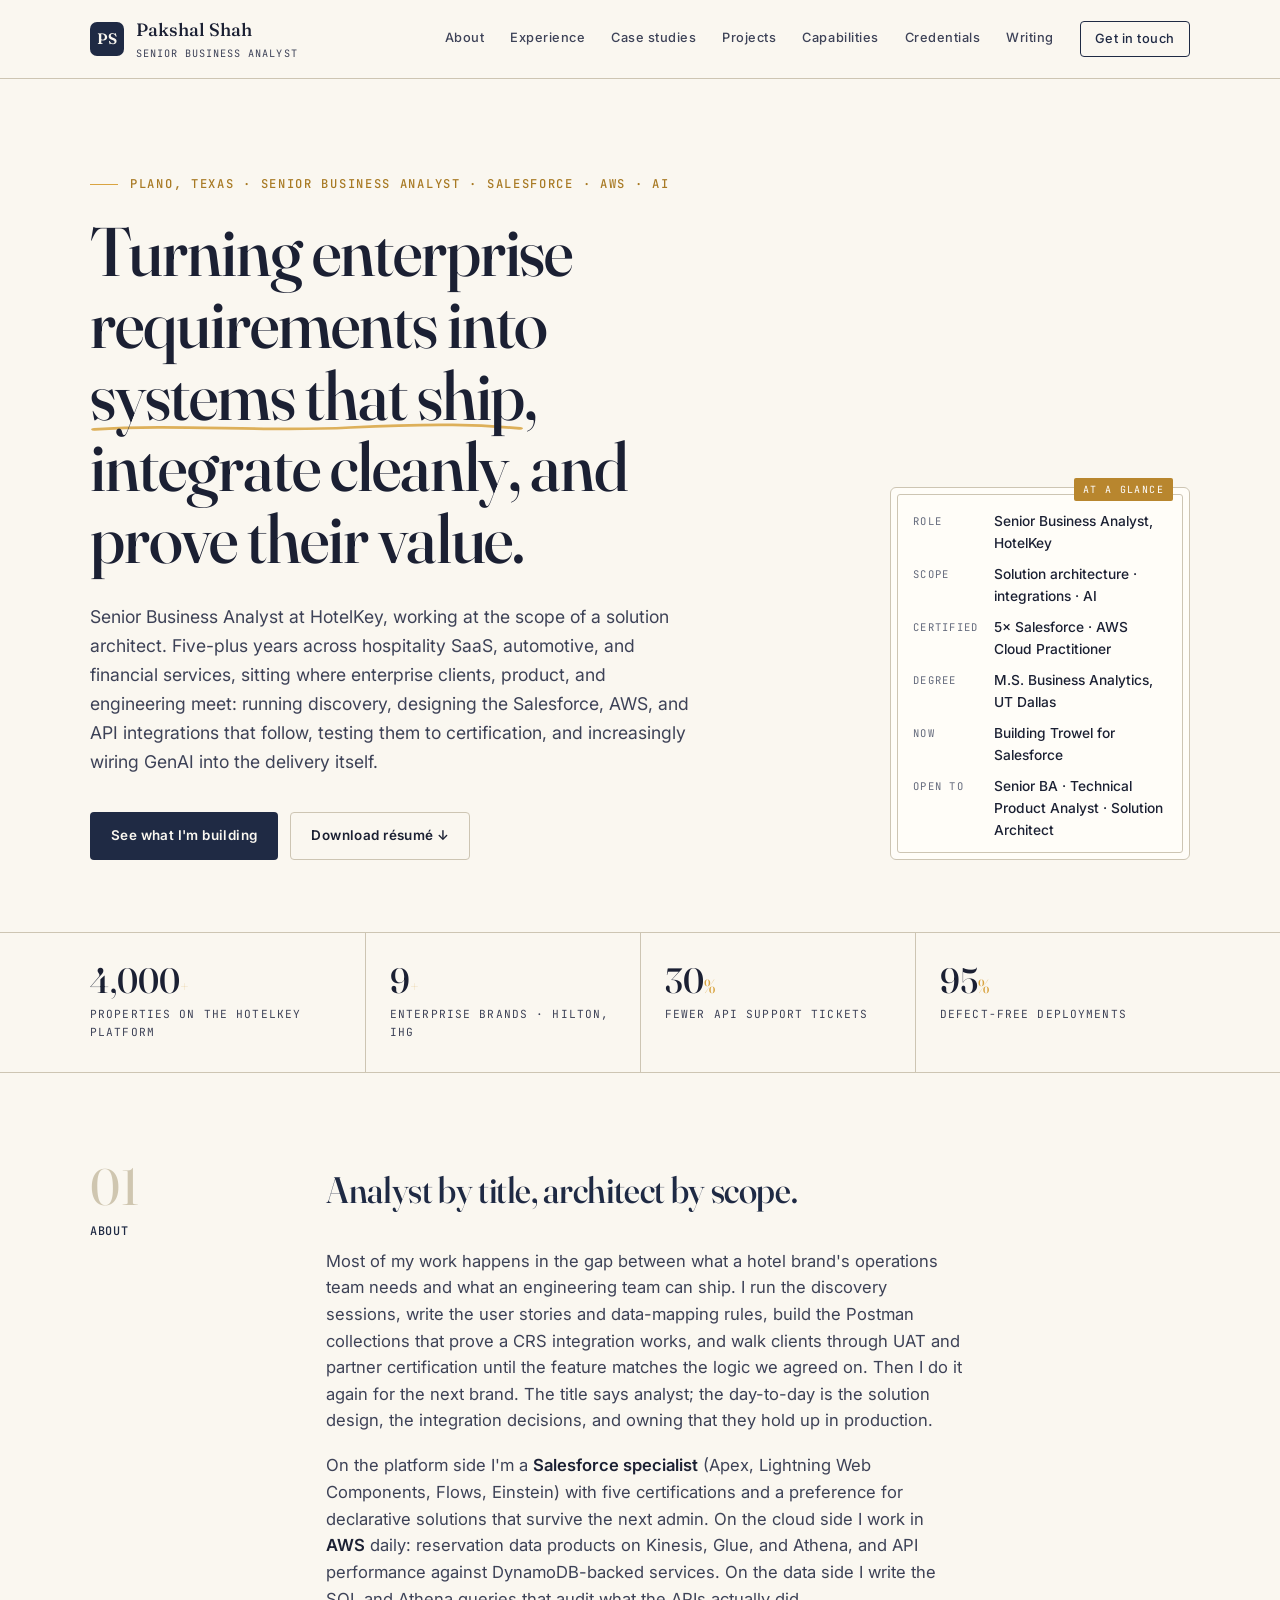
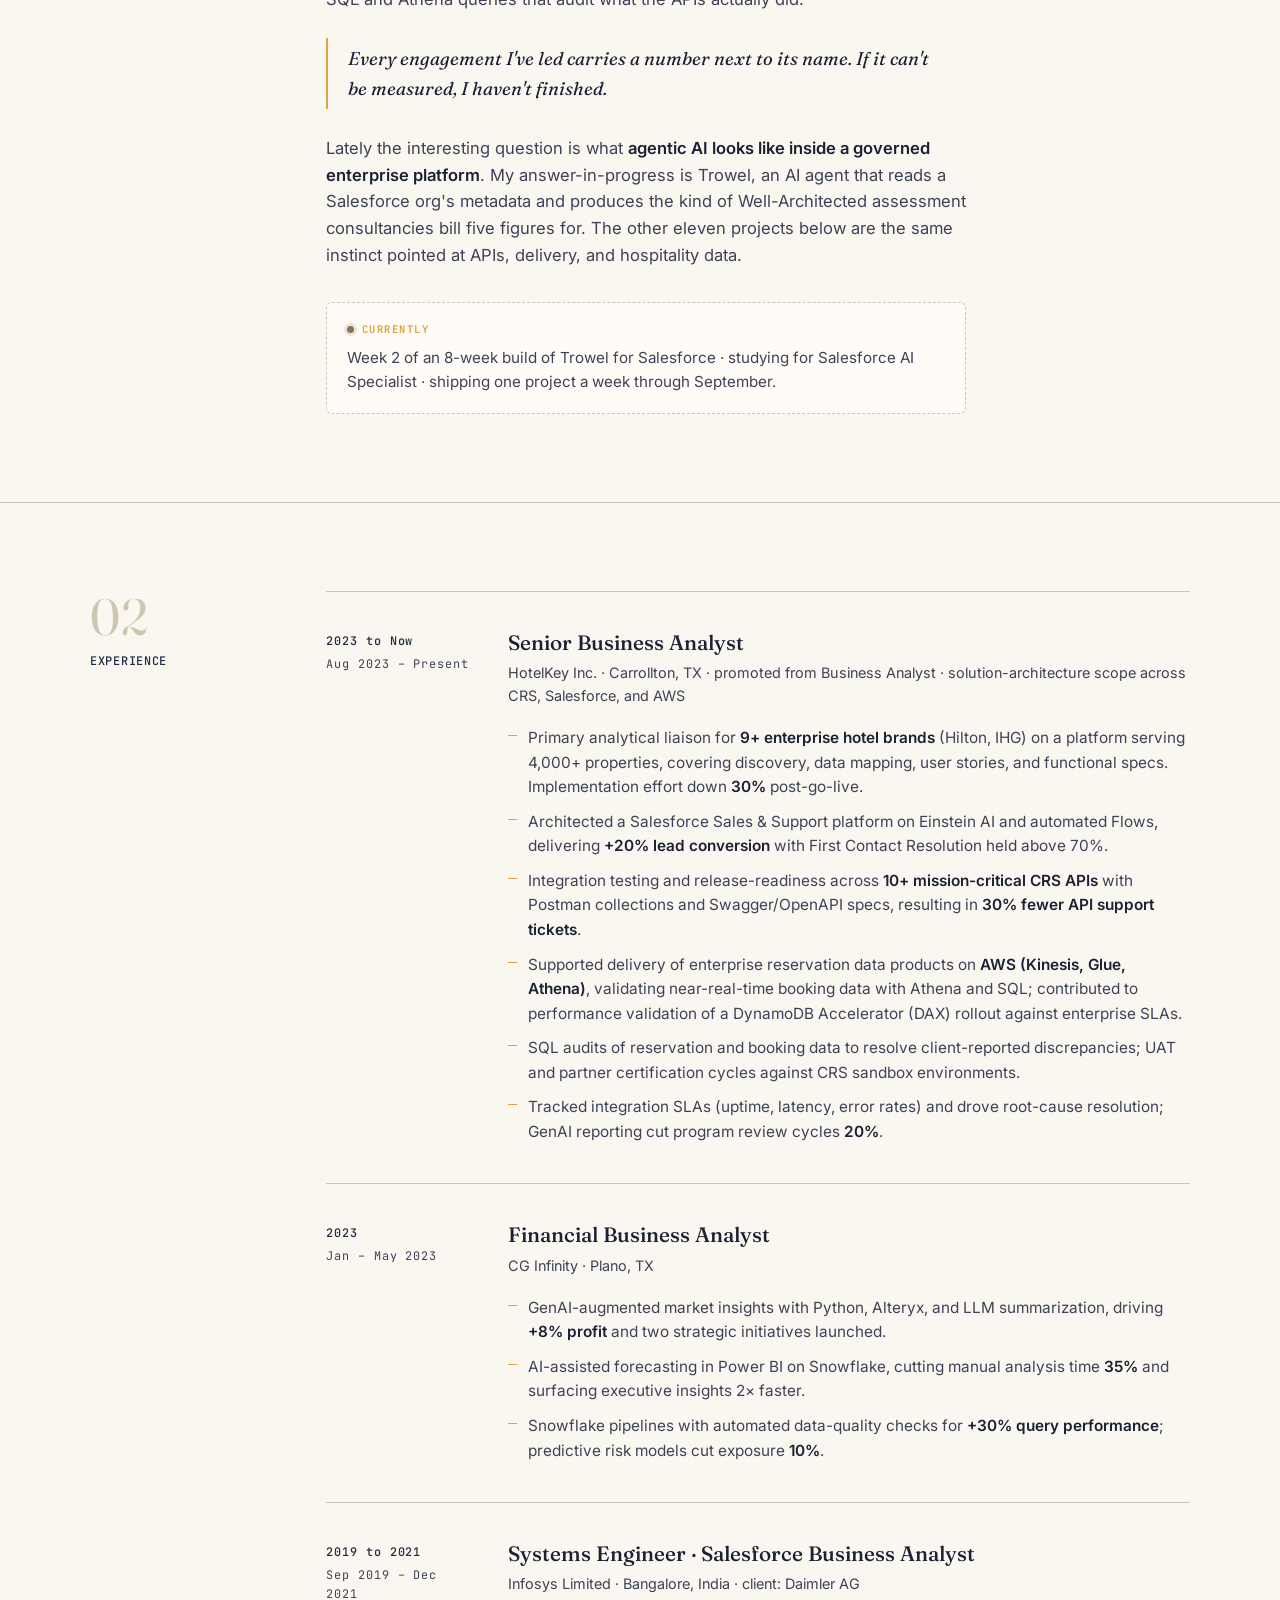
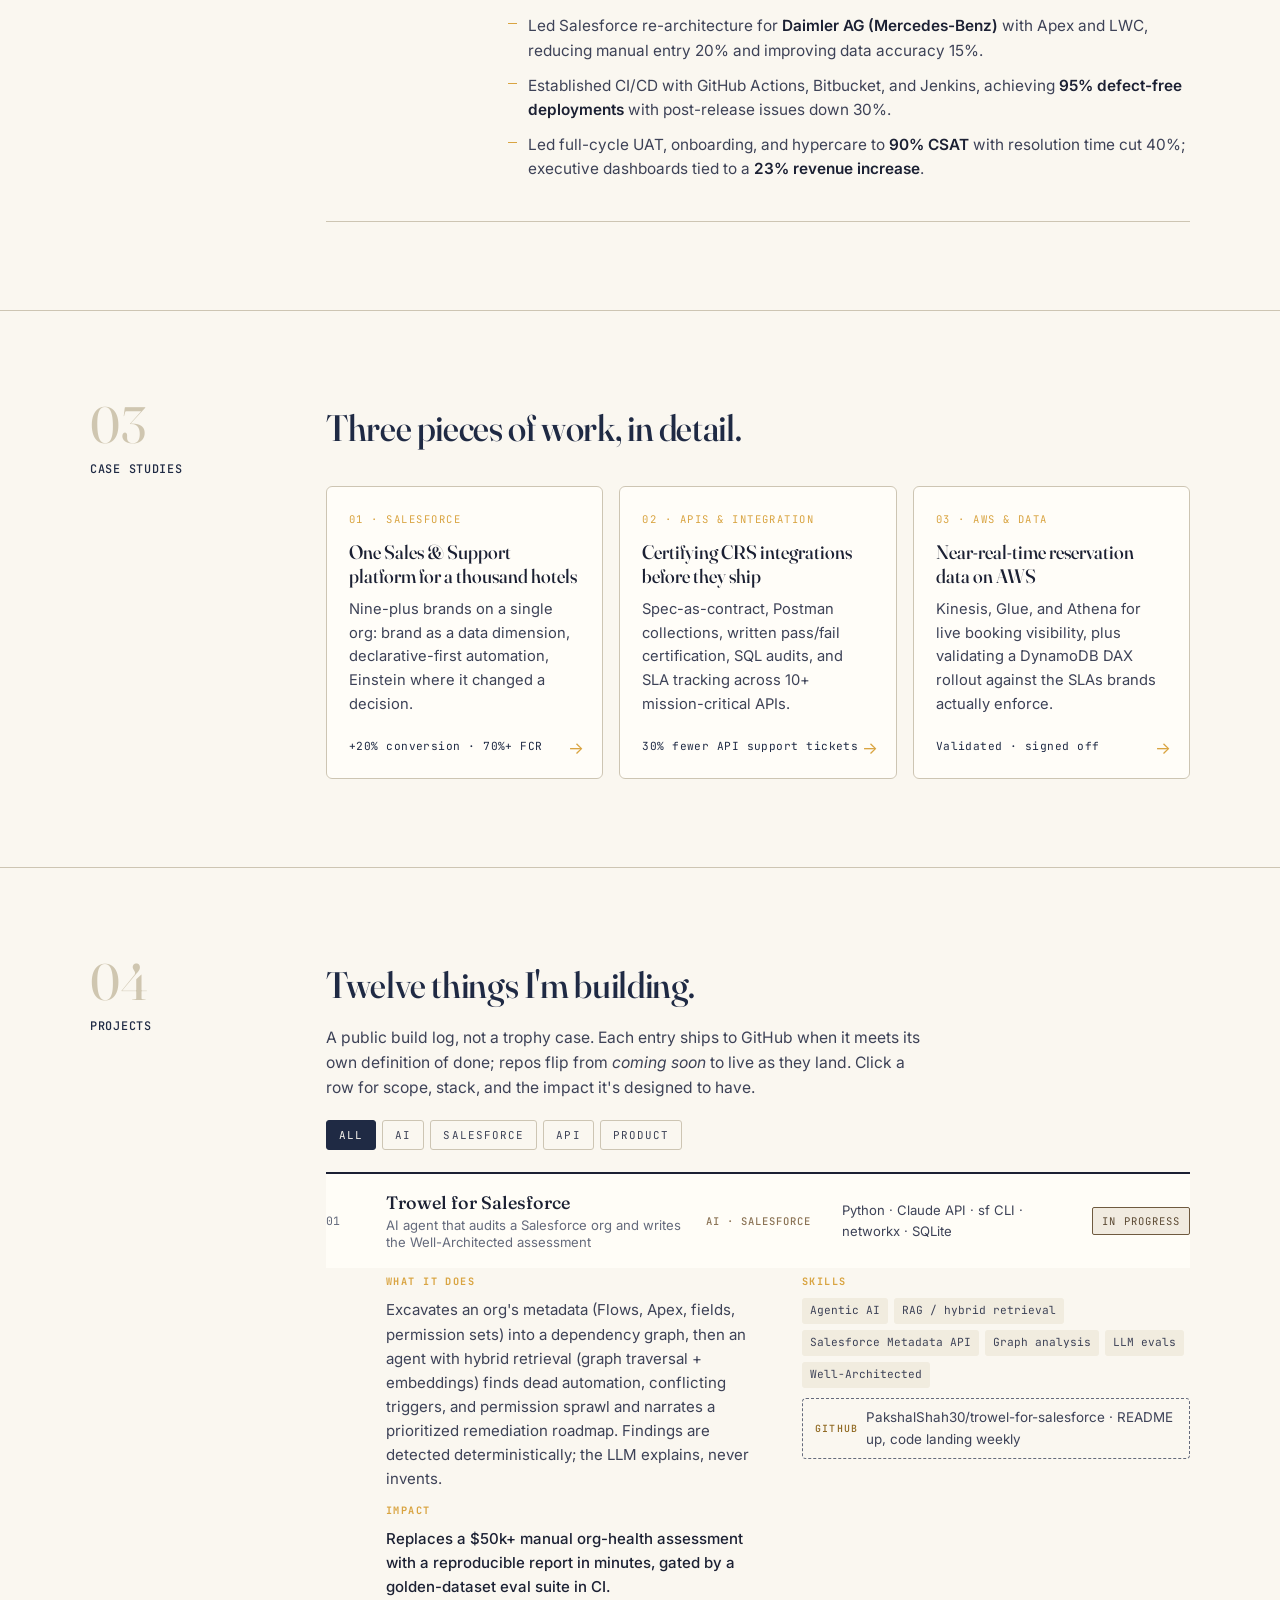
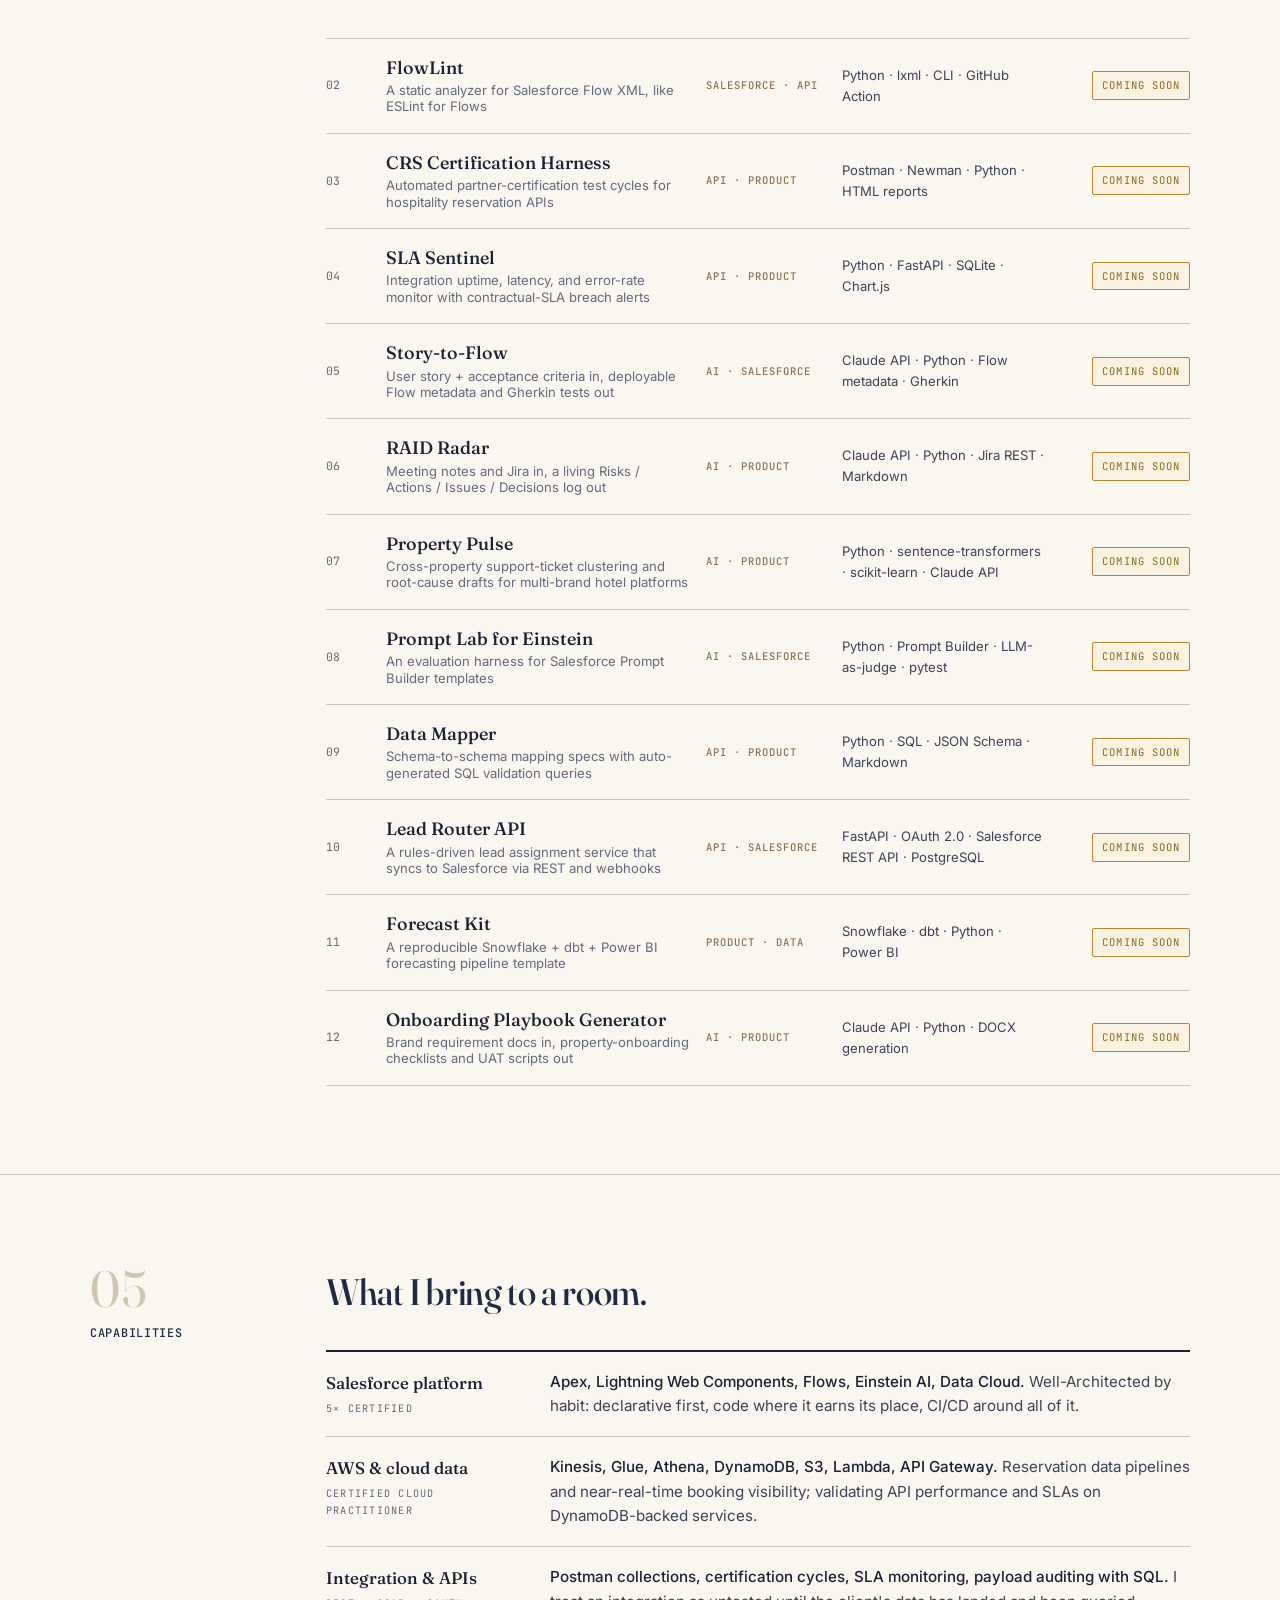
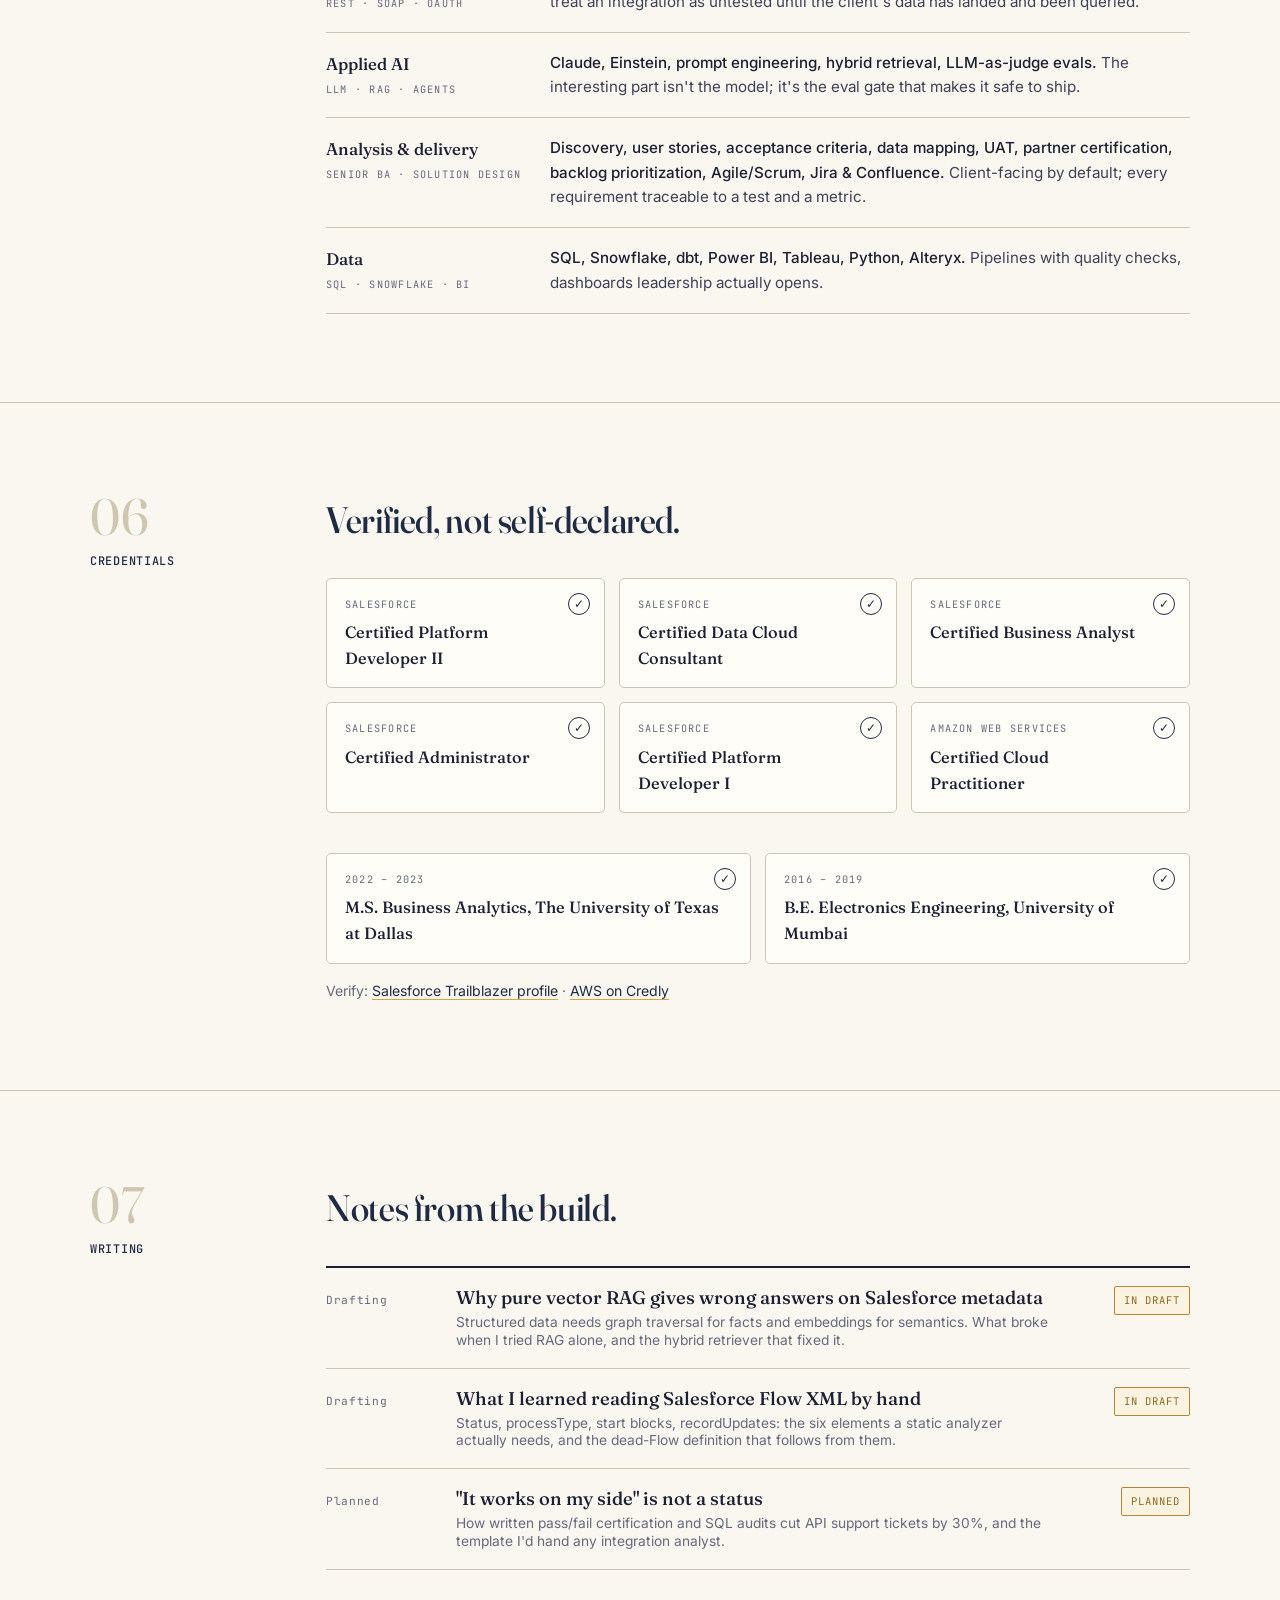
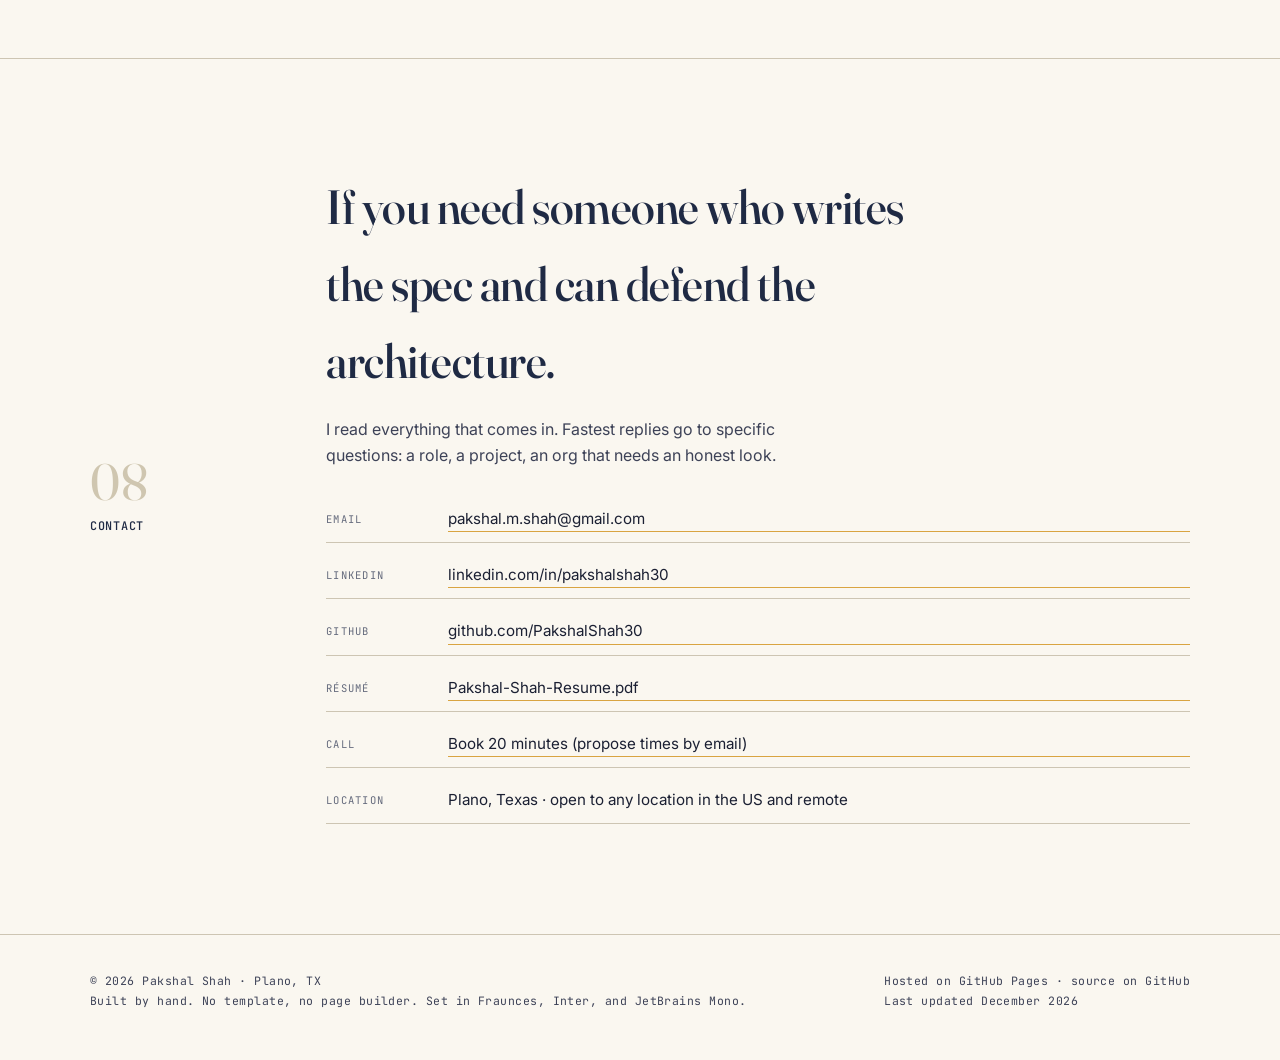
==== index.html @ ddee288e "Raise contrast on muted text and badges" ====
<!DOCTYPE html>
<html lang="en">
<head>
<meta charset="UTF-8">
<meta name="viewport" content="width=device-width, initial-scale=1.0">
<title>Pakshal Shah | Senior Business Analyst · Salesforce · AWS · AI</title>
<meta name="description" content="Pakshal Shah is a Senior Business Analyst in Plano, TX working at solution-architecture scope: Salesforce platform engineering, AWS and API integration, and applied AI for enterprise SaaS. 6x certified, with 5+ years across hospitality and financial services.">
<meta property="og:title" content="Pakshal Shah | Senior Business Analyst">
<meta property="og:description" content="Salesforce · APIs · Applied AI. Building Trowel for Salesforce and eleven other things.">
<meta property="og:url" content="https://pakshalshah.com">
<meta property="og:type" content="website">
<meta property="og:image" content="https://pakshalshah.com/og.png">
<meta property="og:image:width" content="1200">
<meta property="og:image:height" content="630">
<meta name="twitter:card" content="summary_large_image">
<meta name="twitter:image" content="https://pakshalshah.com/og.png">
<link rel="canonical" href="https://pakshalshah.com">
<link rel="icon" href="data:image/svg+xml,%3Csvg xmlns='http://www.w3.org/2000/svg' viewBox='0 0 64 64'%3E%3Crect width='64' height='64' rx='8' fill='%231f2a44'/%3E%3Ctext x='32' y='42' font-family='Georgia,serif' font-size='30' font-weight='600' fill='%23faf7f0' text-anchor='middle'%3EPS%3C/text%3E%3C/svg%3E">
<link rel="preconnect" href="https://fonts.googleapis.com">
<link rel="preconnect" href="https://fonts.gstatic.com" crossorigin>
<link href="https://fonts.googleapis.com/css2?family=Fraunces:ital,opsz,wght@0,9..144,400;0,9..144,500;0,9..144,600;1,9..144,400&family=Inter:wght@400;500;600&family=JetBrains+Mono:wght@400;500&display=swap" rel="stylesheet">
<script type="application/ld+json">
{"@context":"https://schema.org","@type":"Person","name":"Pakshal Shah","jobTitle":"Senior Business Analyst","url":"https://pakshalshah.com","email":"mailto:pakshal.m.shah@gmail.com","address":{"@type":"PostalAddress","addressLocality":"Plano","addressRegion":"TX","addressCountry":"US"},"sameAs":["https://linkedin.com/in/pakshalshah30","https://github.com/PakshalShah30"],"alumniOf":[{"@type":"CollegeOrUniversity","name":"The University of Texas at Dallas"},{"@type":"CollegeOrUniversity","name":"University of Mumbai"}],"knowsAbout":["Salesforce","Apex","Lightning Web Components","REST APIs","AWS","Generative AI","Snowflake","Power BI"]}
</script>
<style>
  :root{
    --ink:#1b2033;
    --ink-2:#3d4257;
    --ink-3:#646a7c;
    --paper:#faf7f0;
    --paper-2:#f1ecdf;
    --rule:#cdc5b3;
    --green:#1f2a44;
    --green-2:#2b3a5e;
    --brass:#d9a441;
    --violet:#8b7355;
    --serif:'Fraunces', Georgia, 'Times New Roman', serif;
    --sans:'Inter', -apple-system, 'Segoe UI', sans-serif;
    --mono:'JetBrains Mono', 'SF Mono', Menlo, monospace;
    --rail:180px;
  }
  *{margin:0;padding:0;box-sizing:border-box}
  html{scroll-behavior:smooth}
  body{
    background:var(--paper);color:var(--ink);font-family:var(--sans);font-size:16px;line-height:1.6;
    -webkit-font-smoothing:antialiased;
  }
  ::selection{background:var(--green);color:var(--paper)}
  a{color:inherit}

  /* ---------- Layout: two-column editorial grid ---------- */
  .page{max-width:1180px;margin:0 auto;padding:0 40px}
  .row{display:grid;grid-template-columns:var(--rail) 1fr;gap:56px;align-items:start}
  .rail{position:sticky;top:96px;font-family:var(--mono);font-size:.74rem;letter-spacing:.06em;text-transform:uppercase;color:var(--ink-2)}
  .rail .num{font-family:var(--serif);font-size:3.2rem;font-weight:400;color:#cfc6b0;line-height:1;display:block;margin-bottom:10px;font-variation-settings:'opsz' 144}
  .rail .lbl{color:var(--green);font-weight:500}
  @media(max-width:860px){.row{grid-template-columns:1fr;gap:18px}.rail{position:static}.rail .num{font-size:2rem;display:inline;margin-right:10px}}

  /* ---------- Nav ---------- */
  nav{position:sticky;top:0;z-index:50;background:rgba(250,247,240,.92);backdrop-filter:blur(10px);border-bottom:1px solid var(--rule)}
  .nav-in{max-width:1180px;margin:0 auto;padding:16px 40px;display:flex;align-items:center;justify-content:space-between}
  .brand{display:flex;align-items:center;gap:12px;text-decoration:none}
  .mark{width:34px;height:34px;border-radius:7px;background:var(--green);color:var(--paper);font-family:var(--serif);font-weight:600;font-size:.95rem;display:grid;place-items:center;letter-spacing:.02em}
  .brand-name{font-family:var(--serif);font-size:1.12rem;font-weight:500;color:var(--ink)}
  .brand-name small{display:block;font-family:var(--mono);font-size:.64rem;letter-spacing:.1em;text-transform:uppercase;color:var(--ink-2);font-weight:400;margin-top:1px}
  .links{display:flex;gap:26px;align-items:center}
  .links a{font-size:.8rem;font-weight:500;letter-spacing:.04em;color:var(--ink-2);text-decoration:none;position:relative;padding-bottom:2px}
  .links a::after{content:"";position:absolute;left:0;bottom:-2px;width:0;height:1px;background:var(--brass);transition:width .25s}
  .links a:hover::after{width:100%}
  .links .cta{border:1px solid var(--green);color:var(--green);padding:7px 14px;border-radius:4px}
  .links .cta::after{display:none}
  .links .cta:hover{background:var(--green);color:var(--paper)}
  @media(max-width:860px){.links a:not(.cta){display:none}}

  /* ---------- Hero ---------- */
  header{padding:96px 0 72px;border-bottom:1px solid var(--rule)}
  .hero{display:grid;grid-template-columns:1fr 300px;gap:56px;align-items:end}
  .kicker{font-family:var(--mono);font-size:.76rem;letter-spacing:.14em;text-transform:uppercase;color:#a87a24;font-weight:500;margin-bottom:22px;display:flex;align-items:center;gap:12px}
  .kicker::before{content:"";width:28px;height:1px;background:var(--brass)}
  h1{font-family:var(--serif);font-weight:500;font-size:clamp(2.5rem,5.4vw,4.3rem);line-height:1.04;letter-spacing:-.015em;font-variation-settings:'opsz' 144;max-width:16ch}
  h1 .u{position:relative;white-space:nowrap}
  h1 .u::after{content:"";position:absolute;left:0;right:0;bottom:.06em;height:.16em;background:url("data:image/svg+xml,%3Csvg xmlns='http://www.w3.org/2000/svg' viewBox='0 0 200 12' preserveAspectRatio='none'%3E%3Cpath d='M2 8 C 40 2, 80 11, 120 6 S 180 3, 198 7' fill='none' stroke='%23d9a441' stroke-width='3' stroke-linecap='round'/%3E%3C/svg%3E") no-repeat;background-size:100% 100%;z-index:-1;opacity:.85}
  .lede{margin-top:28px;font-size:1.1rem;color:var(--ink-2);max-width:56ch;line-height:1.65}
  .hero-actions{margin-top:36px;display:flex;gap:12px;flex-wrap:wrap}
  .btn{display:inline-flex;align-items:center;gap:8px;padding:12px 20px;border-radius:4px;font-size:.84rem;font-weight:600;letter-spacing:.03em;text-decoration:none;transition:all .2s;border:1px solid transparent}
  .btn-solid{background:var(--green);color:var(--paper)}
  .btn-solid:hover{background:var(--green-2)}
  .btn-line{border-color:var(--rule);color:var(--ink)}
  .btn-line:hover{border-color:var(--green);color:var(--green)}

  .card-id{border:1px solid var(--rule);background:#fffdf8;border-radius:6px;padding:22px 22px 18px;font-size:.86rem;position:relative}
  .card-id::before{content:"";position:absolute;inset:6px;border:1px solid var(--rule);border-radius:3px;pointer-events:none}
  .card-id dl{display:grid;grid-template-columns:auto 1fr;gap:9px 16px}
  .card-id dt{font-family:var(--mono);font-size:.66rem;letter-spacing:.12em;text-transform:uppercase;color:var(--ink-3);padding-top:3px}
  .card-id dd{color:var(--ink);font-weight:500}
  .card-id .stamp{position:absolute;top:-10px;right:16px;background:#b8862e;color:#fff;font-family:var(--mono);font-size:.62rem;letter-spacing:.14em;text-transform:uppercase;padding:4px 9px;border-radius:2px}
  @media(max-width:860px){.hero{grid-template-columns:1fr}}

  /* ---------- Stats strip ---------- */
  .strip{border-bottom:1px solid var(--rule)}
  .strip .page{display:grid;grid-template-columns:repeat(4,1fr)}
  .stat{padding:30px 0;border-left:1px solid var(--rule);padding-left:24px}
  .stat:first-child{border-left:none;padding-left:0}
  .stat b{font-family:var(--serif);font-weight:500;font-size:2.2rem;display:block;line-height:1;font-variation-settings:'opsz' 144}
  .stat b i{font-style:normal;color:var(--brass);font-size:1.2rem}
  .stat span{font-family:var(--mono);font-size:.7rem;letter-spacing:.1em;text-transform:uppercase;color:var(--ink-2);display:block;margin-top:8px}
  @media(max-width:860px){.strip .page{grid-template-columns:repeat(2,1fr)}.stat:nth-child(3){border-left:none;padding-left:0}}

  /* ---------- Sections ---------- */
  section{padding:88px 0;border-bottom:1px solid var(--rule)}
  h2{font-family:var(--serif);font-weight:500;font-size:clamp(1.7rem,3vw,2.3rem);letter-spacing:-.01em;margin-bottom:28px;font-variation-settings:'opsz' 144;color:var(--green)}
  .prose p{color:var(--ink-2);font-size:1.04rem;margin-bottom:1.1em;max-width:64ch}
  .prose p strong{color:var(--ink);font-weight:600}
  .pull{border-left:2px solid var(--brass);padding:6px 0 6px 20px;margin:26px 0;font-family:var(--serif);font-style:italic;font-size:1.15rem;color:var(--ink);max-width:52ch}

  /* Now block */
  .now{margin-top:34px;border:1px dashed var(--rule);border-radius:6px;padding:18px 20px;background:rgba(255,253,248,.85);max-width:64ch}
  .now h4{font-family:var(--mono);font-size:.66rem;letter-spacing:.14em;text-transform:uppercase;color:var(--brass);margin-bottom:8px;display:flex;align-items:center;gap:8px}
  .now h4::before{content:"";width:7px;height:7px;border-radius:50%;background:#8b7355;box-shadow:0 0 0 3px rgba(139,115,85,.18)}
  .now p{font-size:.95rem;color:var(--ink-2);margin:0}

  /* Experience */
  .xp{border-top:1px solid var(--rule)}
  .job{display:grid;grid-template-columns:150px 1fr;gap:32px;padding:34px 0;border-bottom:1px solid var(--rule)}
  .job .when{font-family:var(--mono);font-size:.74rem;letter-spacing:.08em;color:var(--ink-2);padding-top:6px}
  .job .when b{display:block;color:var(--green);font-weight:500;margin-bottom:4px}
  .job h3{font-family:var(--serif);font-weight:500;font-size:1.3rem;margin-bottom:2px}
  .job .co{font-size:.9rem;color:var(--ink-2);margin-bottom:14px}
  .job ul{list-style:none}
  .job li{position:relative;padding:5px 0 5px 20px;color:var(--ink-2);font-size:.96rem}
  .job li::before{content:"";position:absolute;left:0;top:14px;width:9px;height:1px;background:var(--brass)}
  .job li b{color:var(--ink);font-weight:600}
  @media(max-width:860px){.job{grid-template-columns:1fr;gap:8px}}

  /* Projects ledger */
  .ledger-head{display:flex;justify-content:space-between;align-items:flex-end;gap:20px;flex-wrap:wrap;margin-bottom:22px}
  .ledger-head p{color:var(--ink-2);max-width:60ch;font-size:.98rem}
  .filters{display:flex;gap:6px;flex-wrap:wrap}
  .filters button{font-family:var(--mono);font-size:.68rem;letter-spacing:.1em;text-transform:uppercase;padding:7px 12px;border:1px solid var(--rule);background:transparent;color:var(--ink-2);border-radius:3px;cursor:pointer;transition:all .18s}
  .filters button:hover{border-color:var(--green);color:var(--green)}
  .filters button.on{background:var(--green);border-color:var(--green);color:var(--paper)}
  .ledger{border-top:2px solid var(--ink)}
  .lrow{border-bottom:1px solid var(--rule)}
  .lrow summary{list-style:none;cursor:pointer;display:grid;grid-template-columns:44px 1.5fr 120px 1fr 130px;gap:16px;align-items:center;padding:18px 0;transition:background .15s}
  .lrow summary::-webkit-details-marker{display:none}
  .lrow summary:hover{background:rgba(255,253,248,.95)}
  .lrow .i{font-family:var(--mono);font-size:.72rem;color:var(--ink-3)}
  .lrow .t{font-family:var(--serif);font-size:1.12rem;font-weight:500;line-height:1.25}
  .lrow .t small{display:block;font-family:var(--sans);font-size:.82rem;color:var(--ink-3);font-weight:400;margin-top:3px}
  .lrow .cat{font-family:var(--mono);font-size:.66rem;letter-spacing:.1em;text-transform:uppercase;color:var(--violet);font-weight:500}
  .lrow .stack{font-size:.82rem;color:var(--ink-2)}
  .lrow .st{justify-self:end;font-family:var(--mono);font-size:.66rem;letter-spacing:.1em;text-transform:uppercase;padding:5px 9px;border-radius:2px;border:1px solid var(--ink-3);color:var(--ink-2);white-space:nowrap;background:#fffdf8}
  .lrow .st.soon{border-color:#b8862e;color:#8f6820;background:#fbf3e2}
  .lrow .st.wip{border-color:#6f5a3f;color:#5c4a33;background:#f1ebe0}
  .lrow[open] summary{background:rgba(255,253,248,.95)}
  .lbody{display:grid;grid-template-columns:1fr 1fr;gap:28px;padding:6px 0 26px 60px;font-size:.94rem;color:var(--ink-2)}
  .lbody h5{font-family:var(--mono);font-size:.64rem;letter-spacing:.14em;text-transform:uppercase;color:var(--brass);margin-bottom:8px}
  .lbody p{margin-bottom:12px;max-width:58ch}
  .lbody .impact{color:var(--ink);font-weight:500}
  .lbody .skills{display:flex;flex-wrap:wrap;gap:6px}
  .lbody .skills span{font-family:var(--mono);font-size:.7rem;padding:4px 8px;background:var(--paper-2);border-radius:3px;color:var(--ink-2)}
  .lbody .gh{display:inline-flex;align-items:center;gap:8px;margin-top:10px;font-size:.84rem;color:var(--ink-2);text-decoration:none;border:1px dashed var(--ink-3);padding:8px 12px;border-radius:4px;cursor:not-allowed}
  .lbody .gh b{font-family:var(--mono);font-size:.62rem;letter-spacing:.12em;text-transform:uppercase;color:#8f6820;font-weight:500}
  .lbody .gh.live{border-style:solid;border-color:var(--green);color:var(--green);cursor:pointer}
  .lbody .gh.live b{color:var(--green)}
  .lrow.hide{display:none}
  @media(max-width:860px){
    .lrow summary{grid-template-columns:34px 1fr 100px;gap:12px}
    .lrow .cat,.lrow .stack{display:none}
    .lbody{grid-template-columns:1fr;padding-left:0}
  }

  /* Capabilities matrix */
  .matrix{border-top:2px solid var(--ink)}
  .mrow{display:grid;grid-template-columns:200px 1fr;gap:24px;padding:18px 0;border-bottom:1px solid var(--rule)}
  .mrow h4{font-family:var(--serif);font-weight:500;font-size:1.05rem}
  .mrow h4 small{display:block;font-family:var(--mono);font-size:.64rem;letter-spacing:.12em;text-transform:uppercase;color:var(--ink-3);font-weight:400;margin-top:4px}
  .mrow p{color:var(--ink-2);font-size:.95rem}
  .mrow p b{color:var(--ink);font-weight:500}
  @media(max-width:860px){.mrow{grid-template-columns:1fr;gap:6px}}

  /* Credentials */
  .creds{display:grid;grid-template-columns:repeat(3,1fr);gap:14px}
  .cred{border:1px solid var(--rule);background:#fffdf8;border-radius:5px;padding:18px 18px 16px;position:relative}
  .cred::after{content:"✓";position:absolute;top:14px;right:14px;font-family:var(--mono);font-size:.72rem;color:var(--green);border:1px solid var(--green);width:20px;height:20px;border-radius:50%;display:grid;place-items:center}
  .cred small{font-family:var(--mono);font-size:.64rem;letter-spacing:.12em;text-transform:uppercase;color:var(--ink-3);display:block;margin-bottom:6px}
  .cred b{font-family:var(--serif);font-weight:500;font-size:1.02rem;display:block;padding-right:28px}
  .edu{margin-top:40px;display:grid;grid-template-columns:repeat(2,1fr);gap:14px}
  @media(max-width:860px){.creds,.edu{grid-template-columns:1fr}}

  /* Contact */
  .contact{padding:110px 0;border-bottom:none}
  .contact .row{align-items:center}
  .contact h2{font-size:clamp(2rem,4.2vw,3rem);max-width:20ch;margin-bottom:18px}
  .contact p{color:var(--ink-2);max-width:48ch;margin-bottom:28px}
  .contact-list{list-style:none;display:grid;gap:10px}
  .contact-list li{display:grid;grid-template-columns:110px 1fr;gap:12px;font-size:.95rem;border-bottom:1px solid var(--rule);padding:10px 0}
  .contact-list li span{font-family:var(--mono);font-size:.66rem;letter-spacing:.12em;text-transform:uppercase;color:var(--ink-3);padding-top:4px}
  .contact-list li a{color:var(--ink);text-decoration:none;border-bottom:1px solid var(--brass)}

  footer{padding:36px 0 48px;border-top:1px solid var(--rule)}
  .colophon{display:flex;justify-content:space-between;gap:24px;flex-wrap:wrap;font-family:var(--mono);font-size:.72rem;letter-spacing:.04em;color:var(--ink-2);line-height:1.8}
  .colophon a{color:var(--ink-2);text-decoration:none}

  /* Case studies */
  .cases{display:grid;grid-template-columns:repeat(3,1fr);gap:16px}
  .case{display:block;text-decoration:none;color:inherit;border:1px solid var(--rule);background:#fffdf8;border-radius:6px;padding:24px 22px 20px;position:relative;transition:border-color .2s,transform .2s}
  .case:hover{border-color:var(--green);transform:translateY(-2px)}
  .case .n{font-family:var(--mono);font-size:.66rem;letter-spacing:.14em;text-transform:uppercase;color:var(--brass);display:block;margin-bottom:12px}
  .case h3{font-family:var(--serif);font-weight:500;font-size:1.22rem;line-height:1.25;margin-bottom:10px;font-variation-settings:'opsz' 144}
  .case p{font-size:.92rem;color:var(--ink-2);margin-bottom:16px}
  .case .m{font-family:var(--mono);font-size:.7rem;color:var(--green);letter-spacing:.04em}
  .case .go{position:absolute;right:18px;bottom:16px;color:var(--brass);font-size:1.05rem}
  @media(max-width:860px){.cases{grid-template-columns:1fr}}

  /* Writing */
  .posts{border-top:2px solid var(--ink)}
  .post{display:grid;grid-template-columns:110px 1fr 120px;gap:20px;align-items:baseline;padding:18px 0;border-bottom:1px solid var(--rule)}
  .post .d{font-family:var(--mono);font-size:.7rem;color:var(--ink-3);letter-spacing:.06em}
  .post h3{font-family:var(--serif);font-weight:500;font-size:1.15rem;line-height:1.3}
  .post h3 small{display:block;font-family:var(--sans);font-size:.86rem;color:var(--ink-3);font-weight:400;margin-top:4px}
  .post .st{justify-self:end;font-family:var(--mono);font-size:.66rem;letter-spacing:.1em;text-transform:uppercase;padding:5px 9px;border-radius:2px;border:1px solid #b8862e;color:#8f6820;background:#fbf3e2;white-space:nowrap}
  @media(max-width:860px){.post{grid-template-columns:1fr;gap:6px}.post .st{justify-self:start}}

  /* Credential verification */
  .verify{margin-top:16px;font-size:.88rem;color:var(--ink-3)}
  .verify a{color:var(--green);text-decoration:none;border-bottom:1px solid var(--brass)}

  /* Reveal */
  .rv{opacity:0;transform:translateY(16px);transition:opacity .6s ease,transform .6s ease}
  .rv.on{opacity:1;transform:none}
  @media(prefers-reduced-motion:reduce){.rv{opacity:1;transform:none;transition:none}}
  @media print{nav,.hero-actions,.filters,footer{display:none}body{background:#fff}}
</style>
</head>
<body>

<nav>
  <div class="nav-in">
    <a class="brand" href="#top" aria-label="Pakshal Shah, home">
      <span class="mark">PS</span>
      <span class="brand-name">Pakshal Shah<small>Senior Business Analyst</small></span>
    </a>
    <div class="links">
      <a href="#about">About</a>
      <a href="#experience">Experience</a>
      <a href="#work">Case studies</a>
      <a href="#projects">Projects</a>
      <a href="#capabilities">Capabilities</a>
      <a href="#credentials">Credentials</a>
      <a href="#writing">Writing</a>
      <a class="cta" href="#contact">Get in touch</a>
    </div>
  </div>
</nav>

<header id="top">
  <div class="page hero">
    <div>
      <p class="kicker rv">Plano, Texas · Senior Business Analyst · Salesforce · AWS · AI</p>
      <h1 class="rv">Turning enterprise requirements into <span class="u">systems that ship</span>, integrate cleanly, and prove their value.</h1>
      <p class="lede rv">Senior Business Analyst at HotelKey, working at the scope of a solution architect. Five-plus years across hospitality SaaS, automotive, and financial services, sitting where enterprise clients, product, and engineering meet: running discovery, designing the Salesforce, AWS, and API integrations that follow, testing them to certification, and increasingly wiring GenAI into the delivery itself.</p>
      <div class="hero-actions rv">
        <a class="btn btn-solid" href="#projects">See what I'm building</a>
        <a class="btn btn-line" href="Pakshal-Shah-Resume.pdf" download>Download résumé ↓</a>
      </div>
    </div>
    <aside class="card-id rv" aria-label="At a glance">
      <span class="stamp">At a glance</span>
      <dl>
        <dt>Role</dt><dd>Senior Business Analyst, HotelKey</dd>
        <dt>Scope</dt><dd>Solution architecture · integrations · AI</dd>
        <dt>Certified</dt><dd>5× Salesforce · AWS Cloud Practitioner</dd>
        <dt>Degree</dt><dd>M.S. Business Analytics, UT Dallas</dd>
        <dt>Now</dt><dd>Building Trowel for Salesforce</dd>
        <dt>Open to</dt><dd>Senior BA · Technical Product Analyst · Solution Architect</dd>
      </dl>
    </aside>
  </div>
</header>

<div class="strip">
  <div class="page">
    <div class="stat rv"><b>4,000<i>+</i></b><span>Properties on the HotelKey platform</span></div>
    <div class="stat rv"><b>9<i>+</i></b><span>Enterprise brands · Hilton, IHG</span></div>
    <div class="stat rv"><b>30<i>%</i></b><span>Fewer API support tickets</span></div>
    <div class="stat rv"><b>95<i>%</i></b><span>Defect-free deployments</span></div>
  </div>
</div>

<section id="about">
  <div class="page row">
    <div class="rail"><span class="num">01</span><span class="lbl">About</span></div>
    <div class="prose">
      <h2 class="rv">Analyst by title, architect by scope.</h2>
      <p class="rv">Most of my work happens in the gap between what a hotel brand's operations team needs and what an engineering team can ship. I run the discovery sessions, write the user stories and data-mapping rules, build the Postman collections that prove a CRS integration works, and walk clients through UAT and partner certification until the feature matches the logic we agreed on. Then I do it again for the next brand. The title says analyst; the day-to-day is the solution design, the integration decisions, and owning that they hold up in production.</p>
      <p class="rv">On the platform side I'm a <strong>Salesforce specialist</strong> (Apex, Lightning Web Components, Flows, Einstein) with five certifications and a preference for declarative solutions that survive the next admin. On the cloud side I work in <strong>AWS</strong> daily: reservation data products on Kinesis, Glue, and Athena, and API performance against DynamoDB-backed services. On the data side I write the SQL and Athena queries that audit what the APIs actually did.</p>
      <div class="pull rv">Every engagement I've led carries a number next to its name. If it can't be measured, I haven't finished.</div>
      <p class="rv">Lately the interesting question is what <strong>agentic AI looks like inside a governed enterprise platform</strong>. My answer-in-progress is Trowel, an AI agent that reads a Salesforce org's metadata and produces the kind of Well-Architected assessment consultancies bill five figures for. The other eleven projects below are the same instinct pointed at APIs, delivery, and hospitality data.</p>
      <div class="now rv">
        <h4>Currently</h4>
        <p>Week 2 of an 8-week build of Trowel for Salesforce · studying for Salesforce AI Specialist · shipping one project a week through September.</p>
      </div>
    </div>
  </div>
</section>

<section id="experience">
  <div class="page row">
    <div class="rail"><span class="num">02</span><span class="lbl">Experience</span></div>
    <div class="xp">
      <div class="job rv">
        <div class="when"><b>2023 to Now</b>Aug 2023 – Present</div>
        <div>
          <h3>Senior Business Analyst</h3>
          <div class="co">HotelKey Inc. · Carrollton, TX · promoted from Business Analyst · solution-architecture scope across CRS, Salesforce, and AWS</div>
          <ul>
            <li>Primary analytical liaison for <b>9+ enterprise hotel brands</b> (Hilton, IHG) on a platform serving 4,000+ properties, covering discovery, data mapping, user stories, and functional specs. Implementation effort down <b>30%</b> post-go-live.</li>
            <li>Architected a Salesforce Sales &amp; Support platform on Einstein AI and automated Flows, delivering <b>+20% lead conversion</b> with First Contact Resolution held above 70%.</li>
            <li>Integration testing and release-readiness across <b>10+ mission-critical CRS APIs</b> with Postman collections and Swagger/OpenAPI specs, resulting in <b>30% fewer API support tickets</b>.</li>
            <li>Supported delivery of enterprise reservation data products on <b>AWS (Kinesis, Glue, Athena)</b>, validating near-real-time booking data with Athena and SQL; contributed to performance validation of a DynamoDB Accelerator (DAX) rollout against enterprise SLAs.</li>
            <li>SQL audits of reservation and booking data to resolve client-reported discrepancies; UAT and partner certification cycles against CRS sandbox environments.</li>
            <li>Tracked integration SLAs (uptime, latency, error rates) and drove root-cause resolution; GenAI reporting cut program review cycles <b>20%</b>.</li>
          </ul>
        </div>
      </div>
      <div class="job rv">
        <div class="when"><b>2023</b>Jan – May 2023</div>
        <div>
          <h3>Financial Business Analyst</h3>
          <div class="co">CG Infinity · Plano, TX</div>
          <ul>
            <li>GenAI-augmented market insights with Python, Alteryx, and LLM summarization, driving <b>+8% profit</b> and two strategic initiatives launched.</li>
            <li>AI-assisted forecasting in Power BI on Snowflake, cutting manual analysis time <b>35%</b> and surfacing executive insights 2× faster.</li>
            <li>Snowflake pipelines with automated data-quality checks for <b>+30% query performance</b>; predictive risk models cut exposure <b>10%</b>.</li>
          </ul>
        </div>
      </div>
      <div class="job rv">
        <div class="when"><b>2019 to 2021</b>Sep 2019 – Dec 2021</div>
        <div>
          <h3>Systems Engineer · Salesforce Business Analyst</h3>
          <div class="co">Infosys Limited · Bangalore, India · client: Daimler AG</div>
          <ul>
            <li>Led Salesforce re-architecture for <b>Daimler AG (Mercedes-Benz)</b> with Apex and LWC, reducing manual entry 20% and improving data accuracy 15%.</li>
            <li>Established CI/CD with GitHub Actions, Bitbucket, and Jenkins, achieving <b>95% defect-free deployments</b> with post-release issues down 30%.</li>
            <li>Led full-cycle UAT, onboarding, and hypercare to <b>90% CSAT</b> with resolution time cut 40%; executive dashboards tied to a <b>23% revenue increase</b>.</li>
          </ul>
        </div>
      </div>
    </div>
  </div>
</section>

<section id="work">
  <div class="page row">
    <div class="rail"><span class="num">03</span><span class="lbl">Case studies</span></div>
    <div>
      <h2 class="rv">Three pieces of work, in detail.</h2>
      <div class="cases rv">
        <a class="case" href="work/salesforce-sales-support-platform.html">
          <span class="n">01 · Salesforce</span>
          <h3>One Sales &amp; Support platform for a thousand hotels</h3>
          <p>Nine-plus brands on a single org: brand as a data dimension, declarative-first automation, Einstein where it changed a decision.</p>
          <span class="m">+20% conversion · 70%+ FCR</span><span class="go">→</span>
        </a>
        <a class="case" href="work/crs-api-certification.html">
          <span class="n">02 · APIs &amp; integration</span>
          <h3>Certifying CRS integrations before they ship</h3>
          <p>Spec-as-contract, Postman collections, written pass/fail certification, SQL audits, and SLA tracking across 10+ mission-critical APIs.</p>
          <span class="m">30% fewer API support tickets</span><span class="go">→</span>
        </a>
        <a class="case" href="work/aws-reservation-data.html">
          <span class="n">03 · AWS &amp; data</span>
          <h3>Near-real-time reservation data on AWS</h3>
          <p>Kinesis, Glue, and Athena for live booking visibility, plus validating a DynamoDB DAX rollout against the SLAs brands actually enforce.</p>
          <span class="m">Validated · signed off</span><span class="go">→</span>
        </a>
      </div>
    </div>
  </div>
</section>

<section id="projects">
  <div class="page row">
    <div class="rail"><span class="num">04</span><span class="lbl">Projects</span></div>
    <div>
      <div class="ledger-head">
        <div>
          <h2 class="rv" style="margin-bottom:10px">Twelve things I'm building.</h2>
          <p class="rv">A public build log, not a trophy case. Each entry ships to GitHub when it meets its own definition of done; repos flip from <em>coming soon</em> to live as they land. Click a row for scope, stack, and the impact it's designed to have.</p>
        </div>
        <div class="filters rv" role="group" aria-label="Filter projects">
          <button class="on" data-f="all">All</button>
          <button data-f="ai">AI</button>
          <button data-f="salesforce">Salesforce</button>
          <button data-f="api">API</button>
          <button data-f="product">Product</button>
        </div>
      </div>

      <div class="ledger rv">

        <details class="lrow" data-cat="ai salesforce" open>
          <summary>
            <span class="i">01</span>
            <span class="t">Trowel for Salesforce<small>AI agent that audits a Salesforce org and writes the Well-Architected assessment</small></span>
            <span class="cat">AI · Salesforce</span>
            <span class="stack">Python · Claude API · sf CLI · networkx · SQLite</span>
            <span class="st wip">In progress</span>
          </summary>
          <div class="lbody">
            <div>
              <h5>What it does</h5>
              <p>Excavates an org's metadata (Flows, Apex, fields, permission sets) into a dependency graph, then an agent with hybrid retrieval (graph traversal + embeddings) finds dead automation, conflicting triggers, and permission sprawl and narrates a prioritized remediation roadmap. Findings are detected deterministically; the LLM explains, never invents.</p>
              <h5>Impact</h5>
              <p class="impact">Replaces a $50k+ manual org-health assessment with a reproducible report in minutes, gated by a golden-dataset eval suite in CI.</p>
            </div>
            <div>
              <h5>Skills</h5>
              <div class="skills"><span>Agentic AI</span><span>RAG / hybrid retrieval</span><span>Salesforce Metadata API</span><span>Graph analysis</span><span>LLM evals</span><span>Well-Architected</span></div>
              <a class="gh" href="https://github.com/PakshalShah30/trowel-for-salesforce" target="_blank" rel="noopener"><b>GitHub</b> PakshalShah30/trowel-for-salesforce · README up, code landing weekly</a>
            </div>
          </div>
        </details>

        <details class="lrow" data-cat="salesforce api">
          <summary>
            <span class="i">02</span>
            <span class="t">FlowLint<small>A static analyzer for Salesforce Flow XML, like ESLint for Flows</small></span>
            <span class="cat">Salesforce · API</span>
            <span class="stack">Python · lxml · CLI · GitHub Action</span>
            <span class="st soon">Coming soon</span>
          </summary>
          <div class="lbody">
            <div>
              <h5>What it does</h5>
              <p>Parses <code>.flow-meta.xml</code> and flags the things that hurt in production: missing fault paths, hardcoded record IDs, DML inside loops, recursion risk from record-triggered Flows updating their own object, and inactive-but-referenced Flows. Runs locally or as a CI check on every pull request.</p>
              <h5>Impact</h5>
              <p class="impact">Catches the top five Flow defects before deployment instead of after a support ticket, the same class of issue that drove 30% of API support volume at scale.</p>
            </div>
            <div>
              <h5>Skills</h5>
              <div class="skills"><span>Flow metadata</span><span>Static analysis</span><span>CI/CD</span><span>Python</span><span>Developer tooling</span></div>
              <a class="gh" aria-disabled="true"><b>GitHub</b> PakshalShah30/flowlint · coming soon</a>
            </div>
          </div>
        </details>

        <details class="lrow" data-cat="api product">
          <summary>
            <span class="i">03</span>
            <span class="t">CRS Certification Harness<small>Automated partner-certification test cycles for hospitality reservation APIs</small></span>
            <span class="cat">API · Product</span>
            <span class="stack">Postman · Newman · Python · HTML reports</span>
            <span class="st soon">Coming soon</span>
          </summary>
          <div class="lbody">
            <div>
              <h5>What it does</h5>
              <p>Codifies a CRS partner-certification cycle as a versioned Postman collection with data-driven test cases, runs it against sandbox/staging via Newman, and generates the pass/fail certification document reviewers actually want, with payload diffs for every failure.</p>
              <h5>Impact</h5>
              <p class="impact">Turns a multi-day manual certification into a repeatable one-command run with an audit-ready report.</p>
            </div>
            <div>
              <h5>Skills</h5>
              <div class="skills"><span>Integration testing</span><span>Postman / Newman</span><span>REST APIs</span><span>CRS / hospitality distribution</span><span>Test documentation</span></div>
              <a class="gh" aria-disabled="true"><b>GitHub</b> PakshalShah30/crs-certification-harness · coming soon</a>
            </div>
          </div>
        </details>

        <details class="lrow" data-cat="api product">
          <summary>
            <span class="i">04</span>
            <span class="t">SLA Sentinel<small>Integration uptime, latency, and error-rate monitor with contractual-SLA breach alerts</small></span>
            <span class="cat">API · Product</span>
            <span class="stack">Python · FastAPI · SQLite · Chart.js</span>
            <span class="st soon">Coming soon</span>
          </summary>
          <div class="lbody">
            <div>
              <h5>What it does</h5>
              <p>Probes a set of REST endpoints on a schedule, stores response time and status, computes rolling uptime and p95 latency against per-integration SLA thresholds, and posts breach alerts to Slack or email. A small dashboard shows the last 30 days per partner.</p>
              <h5>Impact</h5>
              <p class="impact">Makes SLA tracking a system instead of a spreadsheet, so escalations happen on data, not on the client noticing first.</p>
            </div>
            <div>
              <h5>Skills</h5>
              <div class="skills"><span>SLA management</span><span>Observability</span><span>FastAPI</span><span>Alerting</span><span>Dashboards</span></div>
              <a class="gh" aria-disabled="true"><b>GitHub</b> PakshalShah30/sla-sentinel · coming soon</a>
            </div>
          </div>
        </details>

        <details class="lrow" data-cat="ai salesforce">
          <summary>
            <span class="i">05</span>
            <span class="t">Story-to-Flow<small>User story + acceptance criteria in, deployable Flow metadata and Gherkin tests out</small></span>
            <span class="cat">AI · Salesforce</span>
            <span class="stack">Claude API · Python · Flow metadata · Gherkin</span>
            <span class="st soon">Coming soon</span>
          </summary>
          <div class="lbody">
            <div>
              <h5>What it does</h5>
              <p>A BA writes a story in plain English; the tool generates a record-triggered Flow definition, a Gherkin acceptance-test file, and a human-review diff before anything is deployed. Schema-forced output keeps the metadata valid; a review step keeps the human in the loop.</p>
              <h5>Impact</h5>
              <p class="impact">Compresses the story-to-working-automation loop from days to an afternoon while producing the test artifacts UAT needs anyway.</p>
            </div>
            <div>
              <h5>Skills</h5>
              <div class="skills"><span>Requirements engineering</span><span>Prompt engineering</span><span>Structured output</span><span>Flow Builder</span><span>BDD / Gherkin</span></div>
              <a class="gh" aria-disabled="true"><b>GitHub</b> PakshalShah30/story-to-flow · coming soon</a>
            </div>
          </div>
        </details>

        <details class="lrow" data-cat="ai product">
          <summary>
            <span class="i">06</span>
            <span class="t">RAID Radar<small>Meeting notes and Jira in, a living Risks / Actions / Issues / Decisions log out</small></span>
            <span class="cat">AI · Product</span>
            <span class="stack">Claude API · Python · Jira REST · Markdown</span>
            <span class="st soon">Coming soon</span>
          </summary>
          <div class="lbody">
            <div>
              <h5>What it does</h5>
              <p>Ingests meeting transcripts and ticket updates, extracts RAID items with owners and dates, de-duplicates against the existing log, and flags risks that resurface across sprints. Produces the weekly status draft a program manager would otherwise write by hand.</p>
              <h5>Impact</h5>
              <p class="impact">Designed to cut program-review prep time by a further 20% on top of what GenAI reporting already delivered at HotelKey.</p>
            </div>
            <div>
              <h5>Skills</h5>
              <div class="skills"><span>Program management</span><span>Information extraction</span><span>Jira API</span><span>Agentic workflows</span></div>
              <a class="gh" aria-disabled="true"><b>GitHub</b> PakshalShah30/raid-radar · coming soon</a>
            </div>
          </div>
        </details>

        <details class="lrow" data-cat="ai product">
          <summary>
            <span class="i">07</span>
            <span class="t">Property Pulse<small>Cross-property support-ticket clustering and root-cause drafts for multi-brand hotel platforms</small></span>
            <span class="cat">AI · Product</span>
            <span class="stack">Python · sentence-transformers · scikit-learn · Claude API</span>
            <span class="st soon">Coming soon</span>
          </summary>
          <div class="lbody">
            <div>
              <h5>What it does</h5>
              <p>Embeds and clusters support tickets across properties and brands, separates "one property's configuration error" from "platform-wide defect," and drafts the RCA document with the affected-property list attached. Built on synthetic hospitality ticket data.</p>
              <h5>Impact</h5>
              <p class="impact">Surfaces platform defects days earlier by seeing the pattern across 1,000 properties that no single support agent can.</p>
            </div>
            <div>
              <h5>Skills</h5>
              <div class="skills"><span>Embeddings</span><span>Clustering</span><span>Root-cause analysis</span><span>Hospitality operations</span></div>
              <a class="gh" aria-disabled="true"><b>GitHub</b> PakshalShah30/property-pulse · coming soon</a>
            </div>
          </div>
        </details>

        <details class="lrow" data-cat="ai salesforce">
          <summary>
            <span class="i">08</span>
            <span class="t">Prompt Lab for Einstein<small>An evaluation harness for Salesforce Prompt Builder templates</small></span>
            <span class="cat">AI · Salesforce</span>
            <span class="stack">Python · Prompt Builder · LLM-as-judge · pytest</span>
            <span class="st soon">Coming soon</span>
          </summary>
          <div class="lbody">
            <div>
              <h5>What it does</h5>
              <p>Versions Prompt Builder templates alongside a golden dataset of inputs and expected outputs, scores each template version with a rubric-driven judge model, and reports regressions before a template is promoted. The eval discipline from Trowel, pointed at Einstein.</p>
              <h5>Impact</h5>
              <p class="impact">Gives admins a way to change a production prompt with evidence instead of vibes, which is the missing piece in most Agentforce rollouts.</p>
            </div>
            <div>
              <h5>Skills</h5>
              <div class="skills"><span>Einstein / Agentforce</span><span>LLM evaluation</span><span>Prompt engineering</span><span>Regression testing</span></div>
              <a class="gh" aria-disabled="true"><b>GitHub</b> PakshalShah30/einstein-prompt-lab · coming soon</a>
            </div>
          </div>
        </details>

        <details class="lrow" data-cat="api product">
          <summary>
            <span class="i">09</span>
            <span class="t">Data Mapper<small>Schema-to-schema mapping specs with auto-generated SQL validation queries</small></span>
            <span class="cat">API · Product</span>
            <span class="stack">Python · SQL · JSON Schema · Markdown</span>
            <span class="st soon">Coming soon</span>
          </summary>
          <div class="lbody">
            <div>
              <h5>What it does</h5>
              <p>Takes two system schemas (say, a CRS reservation payload and a CRM object) and a mapping definition, then emits the data-mapping document for stakeholders <em>and</em> the SQL queries that verify the mapped data landed correctly. One source of truth for the BA doc and the audit.</p>
              <h5>Impact</h5>
              <p class="impact">Ends the drift between the mapping spec everyone signed and the data that actually arrives.</p>
            </div>
            <div>
              <h5>Skills</h5>
              <div class="skills"><span>Data mapping</span><span>SQL auditing</span><span>Integration design</span><span>Documentation automation</span></div>
              <a class="gh" aria-disabled="true"><b>GitHub</b> PakshalShah30/data-mapper · coming soon</a>
            </div>
          </div>
        </details>

        <details class="lrow" data-cat="api salesforce">
          <summary>
            <span class="i">10</span>
            <span class="t">Lead Router API<small>A rules-driven lead assignment service that syncs to Salesforce via REST and webhooks</small></span>
            <span class="cat">API · Salesforce</span>
            <span class="stack">FastAPI · OAuth 2.0 · Salesforce REST API · PostgreSQL</span>
            <span class="st soon">Coming soon</span>
          </summary>
          <div class="lbody">
            <div>
              <h5>What it does</h5>
              <p>Accepts leads from any source, applies configurable routing rules (territory, capacity, round-robin, score thresholds), writes assignments to Salesforce through the REST API with OAuth, and exposes a webhook so downstream systems learn about the assignment in real time. Postman collection and OpenAPI spec included.</p>
              <h5>Impact</h5>
              <p class="impact">Demonstrates the full API product lifecycle (design, auth, docs, tests, versioning) on a workflow every sales org has.</p>
            </div>
            <div>
              <h5>Skills</h5>
              <div class="skills"><span>API design</span><span>OAuth 2.0</span><span>Salesforce REST API</span><span>OpenAPI</span><span>Webhooks</span></div>
              <a class="gh" aria-disabled="true"><b>GitHub</b> PakshalShah30/lead-router-api · coming soon</a>
            </div>
          </div>
        </details>

        <details class="lrow" data-cat="product">
          <summary>
            <span class="i">11</span>
            <span class="t">Forecast Kit<small>A reproducible Snowflake + dbt + Power BI forecasting pipeline template</small></span>
            <span class="cat">Product · Data</span>
            <span class="stack">Snowflake · dbt · Python · Power BI</span>
            <span class="st soon">Coming soon</span>
          </summary>
          <div class="lbody">
            <div>
              <h5>What it does</h5>
              <p>Packages the forecasting pattern from my CG Infinity work as a template: dbt models with data-quality tests, a Python forecasting layer, and a Power BI report wired to Snowflake, with a seed dataset so anyone can run it end to end.</p>
              <h5>Impact</h5>
              <p class="impact">The version of "35% less manual analysis time" that someone else can clone and stand up in an afternoon.</p>
            </div>
            <div>
              <h5>Skills</h5>
              <div class="skills"><span>Snowflake</span><span>dbt</span><span>Power BI</span><span>Forecasting</span><span>Data quality</span></div>
              <a class="gh" aria-disabled="true"><b>GitHub</b> PakshalShah30/forecast-kit · coming soon</a>
            </div>
          </div>
        </details>

        <details class="lrow" data-cat="ai product">
          <summary>
            <span class="i">12</span>
            <span class="t">Onboarding Playbook Generator<small>Brand requirement docs in, property-onboarding checklists and UAT scripts out</small></span>
            <span class="cat">AI · Product</span>
            <span class="stack">Claude API · Python · DOCX generation</span>
            <span class="st soon">Coming soon</span>
          </summary>
          <div class="lbody">
            <div>
              <h5>What it does</h5>
              <p>Reads a hotel brand's integration requirements and produces the onboarding playbook: property-level checklist, configuration steps, UAT scripts with acceptance criteria, and a go-live sign-off sheet, delivered as a formatted Word document the client can actually use.</p>
              <h5>Impact</h5>
              <p class="impact">Standardizes the onboarding artifacts behind the 30% implementation-effort reduction so every new brand starts from the same playbook.</p>
            </div>
            <div>
              <h5>Skills</h5>
              <div class="skills"><span>Client onboarding</span><span>UAT design</span><span>Document generation</span><span>Hospitality SaaS</span></div>
              <a class="gh" aria-disabled="true"><b>GitHub</b> PakshalShah30/onboarding-playbook · coming soon</a>
            </div>
          </div>
        </details>

      </div>
    </div>
  </div>
</section>

<section id="capabilities">
  <div class="page row">
    <div class="rail"><span class="num">05</span><span class="lbl">Capabilities</span></div>
    <div>
      <h2 class="rv">What I bring to a room.</h2>
      <div class="matrix rv">
        <div class="mrow"><h4>Salesforce platform<small>5× certified</small></h4><p><b>Apex, Lightning Web Components, Flows, Einstein AI, Data Cloud.</b> Well-Architected by habit: declarative first, code where it earns its place, CI/CD around all of it.</p></div>
        <div class="mrow"><h4>AWS &amp; cloud data<small>Certified Cloud Practitioner</small></h4><p><b>Kinesis, Glue, Athena, DynamoDB, S3, Lambda, API Gateway.</b> Reservation data pipelines and near-real-time booking visibility; validating API performance and SLAs on DynamoDB-backed services.</p></div>
        <div class="mrow"><h4>Integration &amp; APIs<small>REST · SOAP · OAuth</small></h4><p><b>Postman collections, certification cycles, SLA monitoring, payload auditing with SQL.</b> I treat an integration as untested until the client's data has landed and been queried.</p></div>
        <div class="mrow"><h4>Applied AI<small>LLM · RAG · agents</small></h4><p><b>Claude, Einstein, prompt engineering, hybrid retrieval, LLM-as-judge evals.</b> The interesting part isn't the model; it's the eval gate that makes it safe to ship.</p></div>
        <div class="mrow"><h4>Analysis &amp; delivery<small>Senior BA · solution design</small></h4><p><b>Discovery, user stories, acceptance criteria, data mapping, UAT, partner certification, backlog prioritization, Agile/Scrum, Jira &amp; Confluence.</b> Client-facing by default; every requirement traceable to a test and a metric.</p></div>
        <div class="mrow"><h4>Data<small>SQL · Snowflake · BI</small></h4><p><b>SQL, Snowflake, dbt, Power BI, Tableau, Python, Alteryx.</b> Pipelines with quality checks, dashboards leadership actually opens.</p></div>
      </div>
    </div>
  </div>
</section>

<section id="credentials">
  <div class="page row">
    <div class="rail"><span class="num">06</span><span class="lbl">Credentials</span></div>
    <div>
      <h2 class="rv">Verified, not self-declared.</h2>
      <div class="creds rv">
        <div class="cred"><small>Salesforce</small><b>Certified Platform Developer II</b></div>
        <div class="cred"><small>Salesforce</small><b>Certified Data Cloud Consultant</b></div>
        <div class="cred"><small>Salesforce</small><b>Certified Business Analyst</b></div>
        <div class="cred"><small>Salesforce</small><b>Certified Administrator</b></div>
        <div class="cred"><small>Salesforce</small><b>Certified Platform Developer I</b></div>
        <div class="cred"><small>Amazon Web Services</small><b>Certified Cloud Practitioner</b></div>
      </div>
      <div class="edu rv">
        <div class="cred" style="padding-right:18px"><small>2022 – 2023</small><b style="padding-right:0">M.S. Business Analytics, The University of Texas at Dallas</b></div>
        <div class="cred"><small>2016 – 2019</small><b style="padding-right:0">B.E. Electronics Engineering, University of Mumbai</b></div>
      </div>
      <p class="verify rv">Verify: <a href="https://www.salesforce.com/trailblazer/pakshshah3" target="_blank" rel="noopener">Salesforce Trailblazer profile</a> · <a href="https://www.credly.com/users/pakshal-shah.65a5b92e" target="_blank" rel="noopener">AWS on Credly</a></p>
    </div>
  </div>
</section>

<section id="writing">
  <div class="page row">
    <div class="rail"><span class="num">07</span><span class="lbl">Writing</span></div>
    <div>
      <h2 class="rv">Notes from the build.</h2>
      <div class="posts rv">
        <div class="post">
          <span class="d">Drafting</span>
          <h3>Why pure vector RAG gives wrong answers on Salesforce metadata<small>Structured data needs graph traversal for facts and embeddings for semantics. What broke when I tried RAG alone, and the hybrid retriever that fixed it.</small></h3>
          <span class="st">In draft</span>
        </div>
        <div class="post">
          <span class="d">Drafting</span>
          <h3>What I learned reading Salesforce Flow XML by hand<small>Status, processType, start blocks, recordUpdates: the six elements a static analyzer actually needs, and the dead-Flow definition that follows from them.</small></h3>
          <span class="st">In draft</span>
        </div>
        <div class="post">
          <span class="d">Planned</span>
          <h3>"It works on my side" is not a status<small>How written pass/fail certification and SQL audits cut API support tickets by 30%, and the template I'd hand any integration analyst.</small></h3>
          <span class="st">Planned</span>
        </div>
      </div>
    </div>
  </div>
</section>

<section id="contact" class="contact">
  <div class="page row">
    <div class="rail"><span class="num">08</span><span class="lbl">Contact</span></div>
    <div>
      <h2 class="rv">If you need someone who writes the spec and can defend the architecture.</h2>
      <p class="rv">I read everything that comes in. Fastest replies go to specific questions: a role, a project, an org that needs an honest look.</p>
      <ul class="contact-list rv">
        <li><span>Email</span><a href="mailto:pakshal.m.shah@gmail.com">pakshal.m.shah@gmail.com</a></li>
        <li><span>LinkedIn</span><a href="https://linkedin.com/in/pakshalshah30" target="_blank" rel="noopener">linkedin.com/in/pakshalshah30</a></li>
        <li><span>GitHub</span><a href="https://github.com/PakshalShah30" target="_blank" rel="noopener">github.com/PakshalShah30</a></li>
        <li><span>Résumé</span><a href="Pakshal-Shah-Resume.pdf" download>Pakshal-Shah-Resume.pdf</a></li>
        <li><span>Call</span><a href="mailto:pakshal.m.shah@gmail.com?subject=20-minute%20intro%20call&body=Hi%20Pakshal%2C%20I%27d%20like%20to%20book%2020%20minutes.%20A%20few%20times%20that%20work%20for%20me%3A">Book 20 minutes (propose times by email)</a></li>
        <li><span>Location</span>Plano, Texas · open to any location in the US and remote</li>
      </ul>
    </div>
  </div>
</section>

<footer>
  <div class="page colophon">
    <div>© 2026 Pakshal Shah · Plano, TX<br>Built by hand. No template, no page builder. Set in Fraunces, Inter, and JetBrains Mono.</div>
    <div>Hosted on GitHub Pages · <a href="https://github.com/PakshalShah30" target="_blank" rel="noopener">source on GitHub</a><br>Last updated <span id="upd">September 2026</span></div>
  </div>
</footer>

<script>
  // Refresh always starts at the top; in-page links scroll without leaving a hash in the URL
  if ('scrollRestoration' in history) history.scrollRestoration = 'manual';
  document.querySelectorAll('a[href^="#"]').forEach(a => {
    a.addEventListener('click', e => {
      const t = document.querySelector(a.getAttribute('href'));
      if (!t) return;
      e.preventDefault();
      t.scrollIntoView({ behavior: 'smooth', block: 'start' });
      history.replaceState(null, '', location.pathname);
    });
  });
  if (location.hash && !document.referrer.includes(location.host)) {
    const t = document.querySelector(location.hash);
    if (t) setTimeout(() => t.scrollIntoView({ block: 'start' }), 50);
  } else if (location.hash) {
    history.replaceState(null, '', location.pathname);
    window.scrollTo(0, 0);
  }

  // Last-updated from file modification date (falls back to the hardcoded month)
  try { const d = new Date(document.lastModified); if (!isNaN(d)) document.getElementById('upd').textContent = d.toLocaleDateString('en-US', { month: 'long', year: 'numeric' }); } catch (e) {}

  // Scroll reveal
  const io = new IntersectionObserver(es => es.forEach(e => { if (e.isIntersecting) { e.target.classList.add('on'); io.unobserve(e.target); } }), { threshold: .1 });
  document.querySelectorAll('.rv').forEach(el => io.observe(el));

  // Project filters
  const rows = document.querySelectorAll('.lrow');
  document.querySelectorAll('.filters button').forEach(btn => {
    btn.addEventListener('click', () => {
      document.querySelectorAll('.filters button').forEach(b => b.classList.remove('on'));
      btn.classList.add('on');
      const f = btn.dataset.f;
      rows.forEach(r => r.classList.toggle('hide', f !== 'all' && !r.dataset.cat.split(' ').includes(f)));
    });
  });

  // "Coming soon" links: no navigation, gentle nudge
  document.querySelectorAll('.gh[aria-disabled="true"]').forEach(a => {
    a.addEventListener('click', e => { e.preventDefault(); a.querySelector('b').textContent = 'Not yet'; setTimeout(() => a.querySelector('b').textContent = 'GitHub', 1200); });
  });
</script>
</body>
</html>
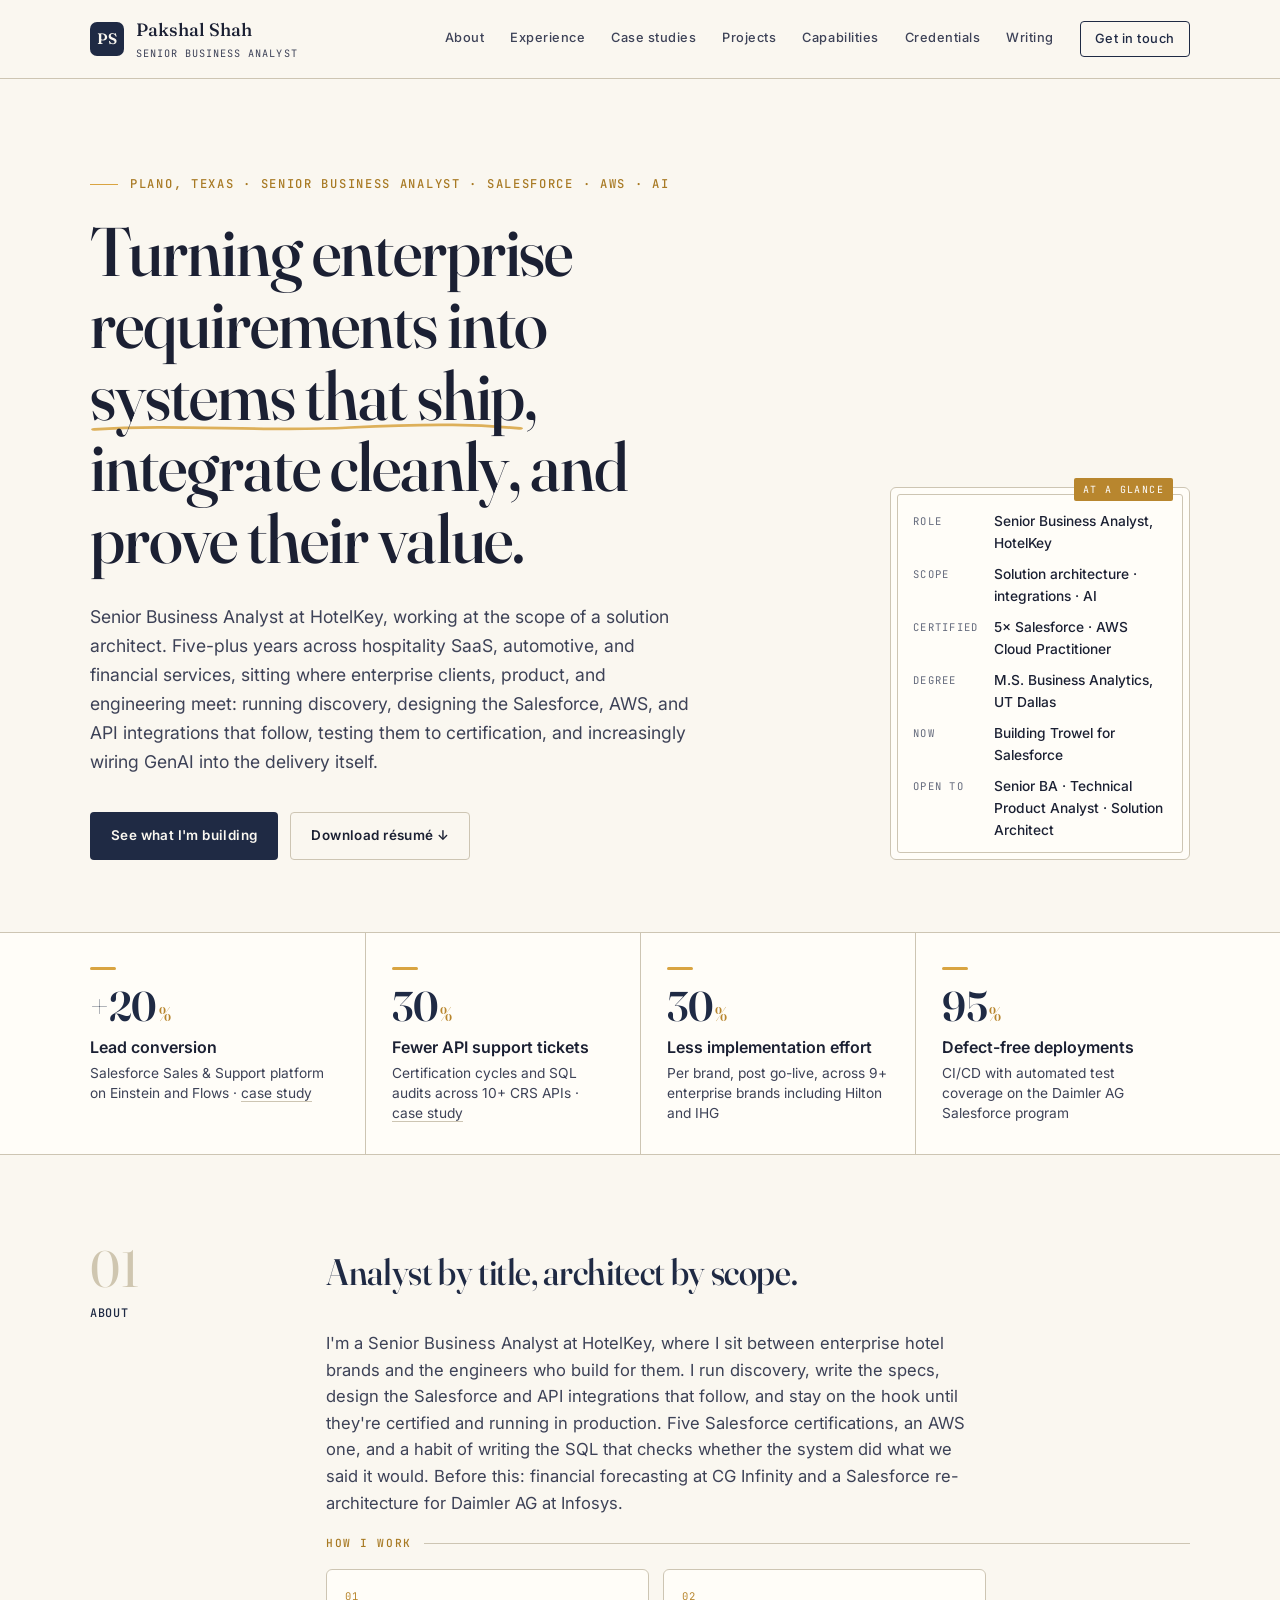
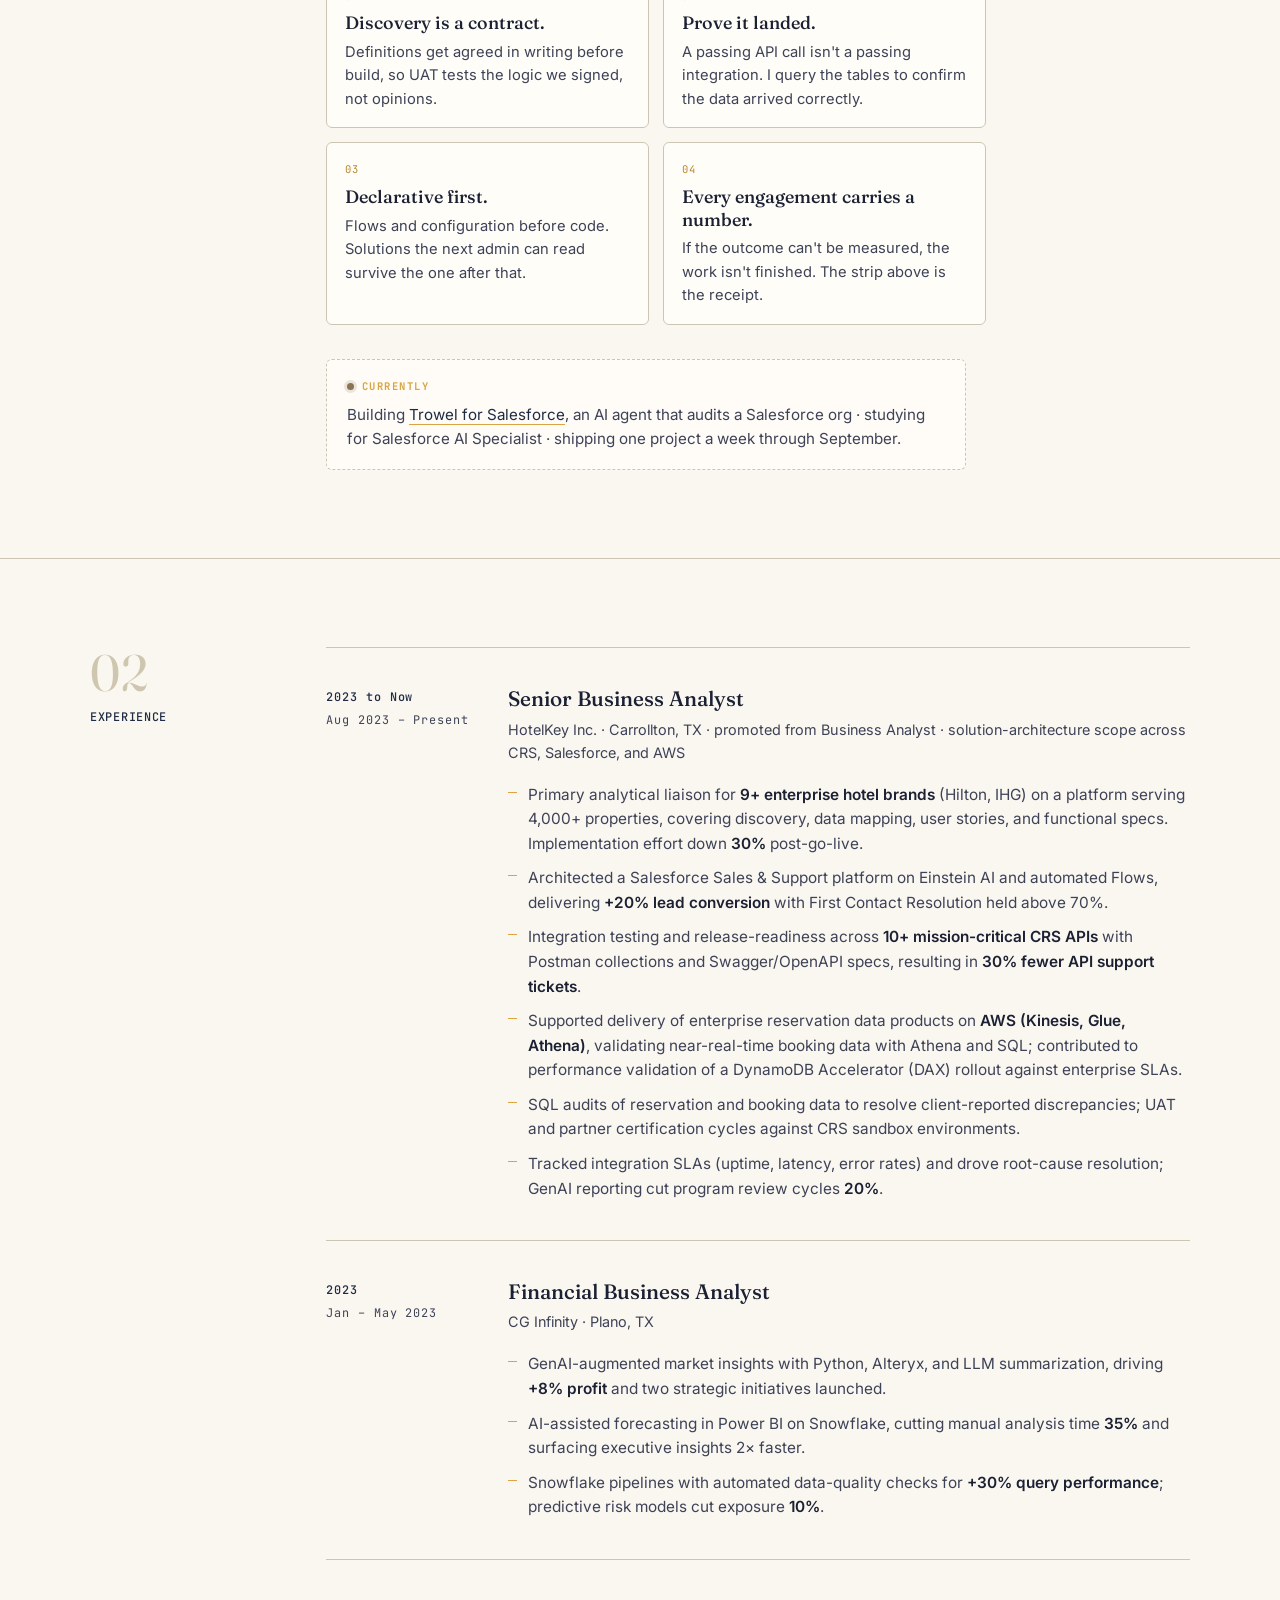
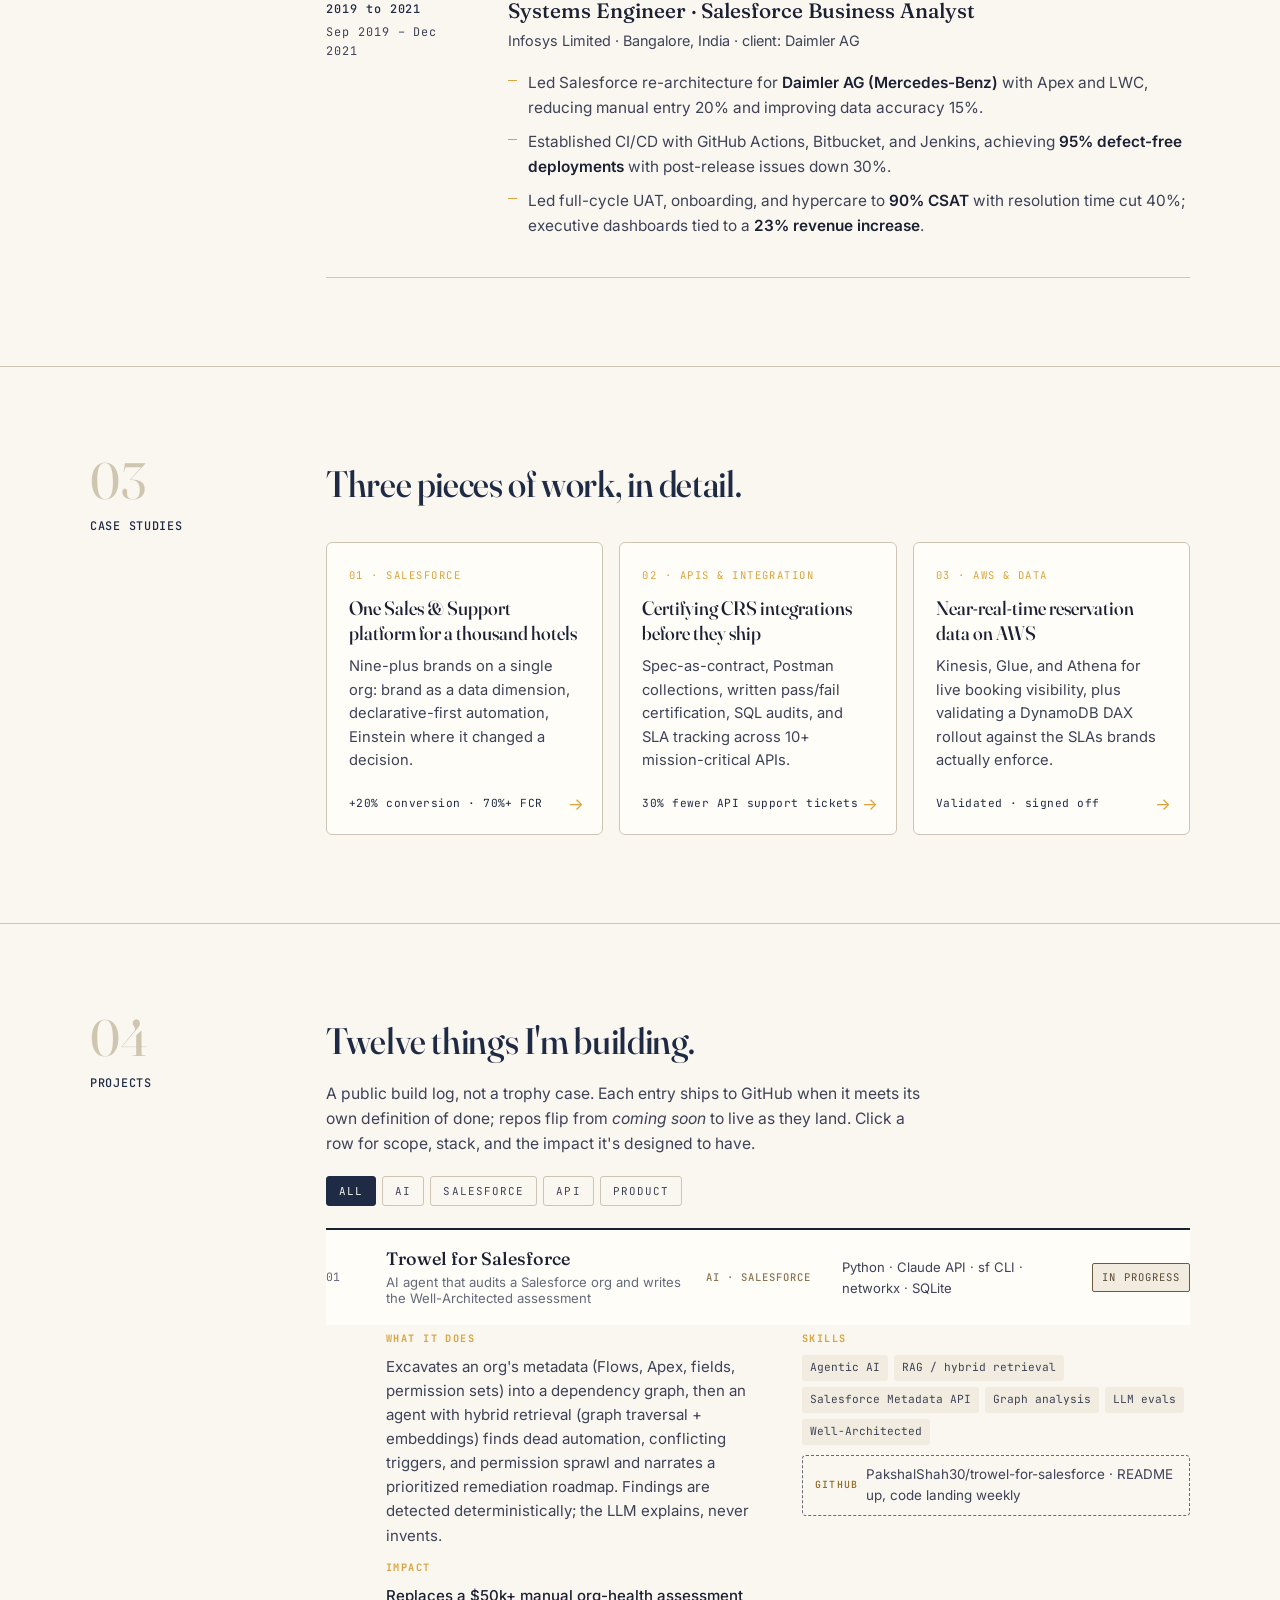
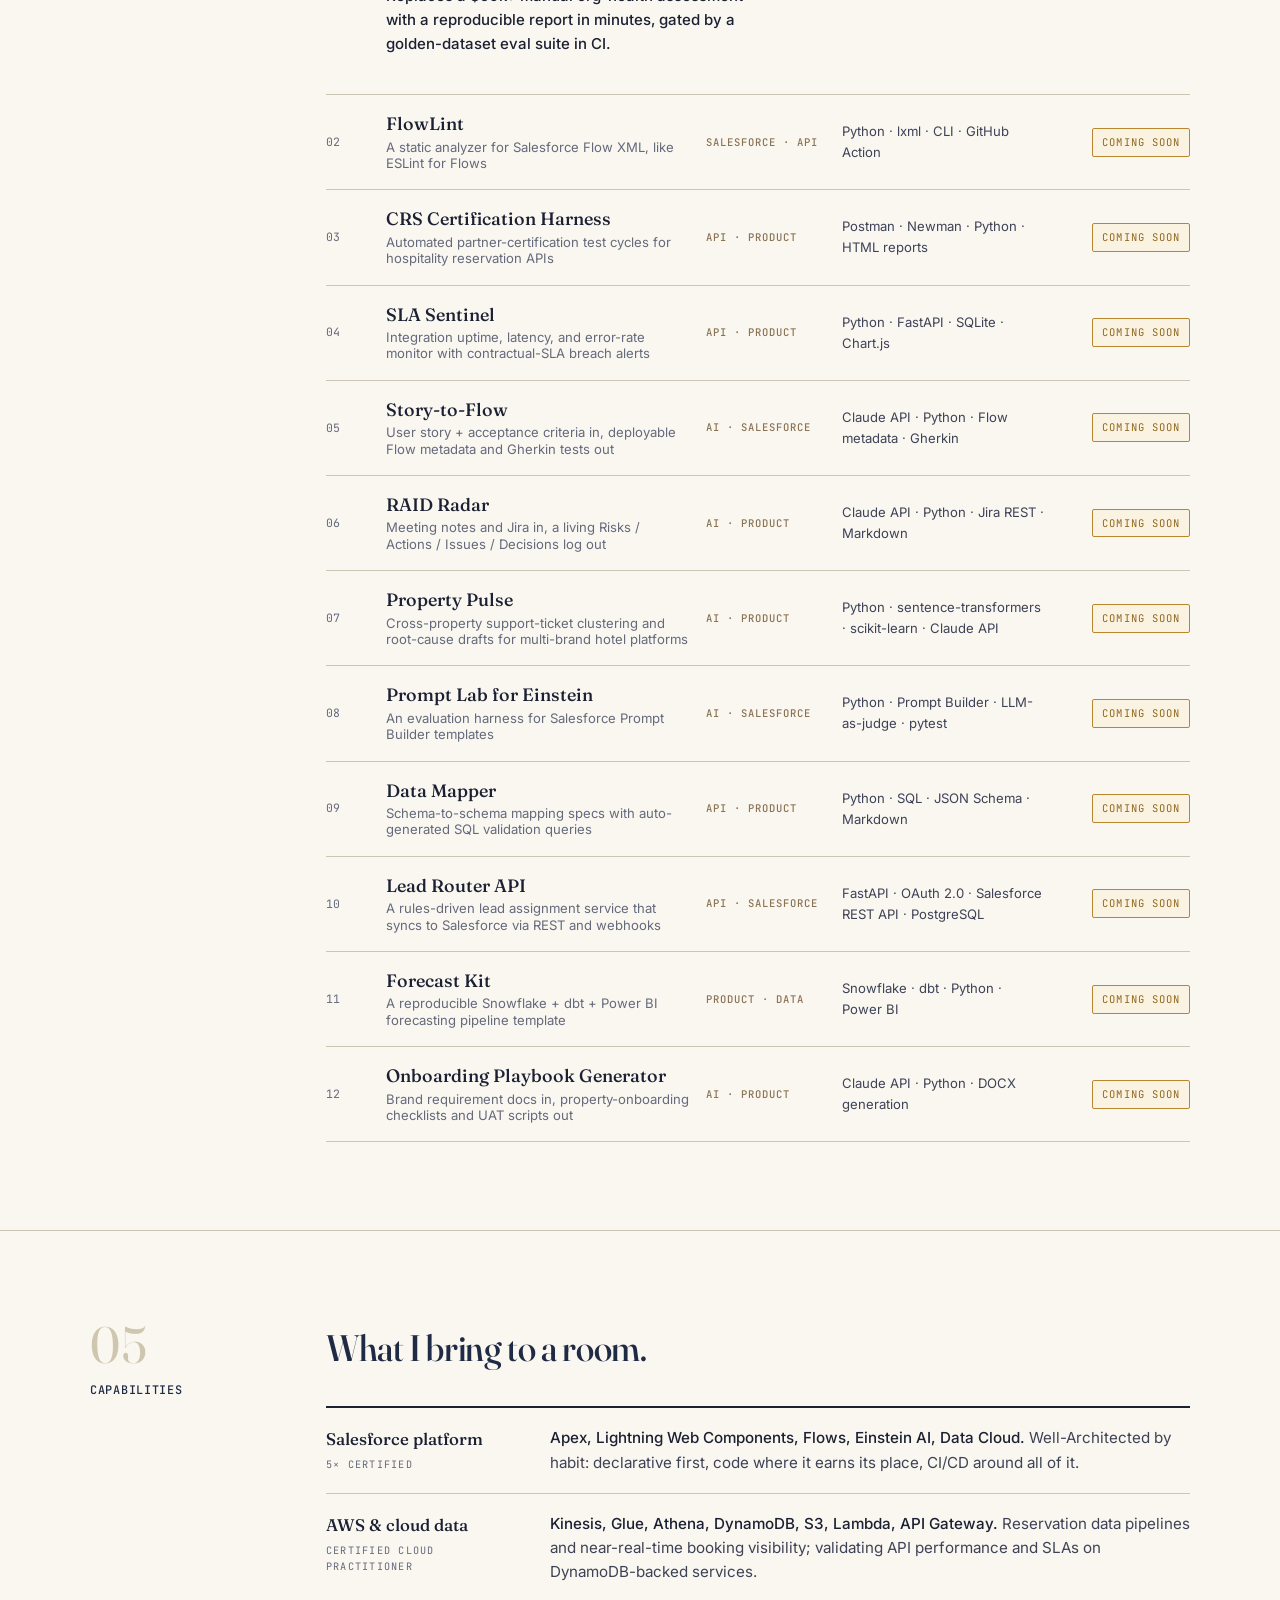
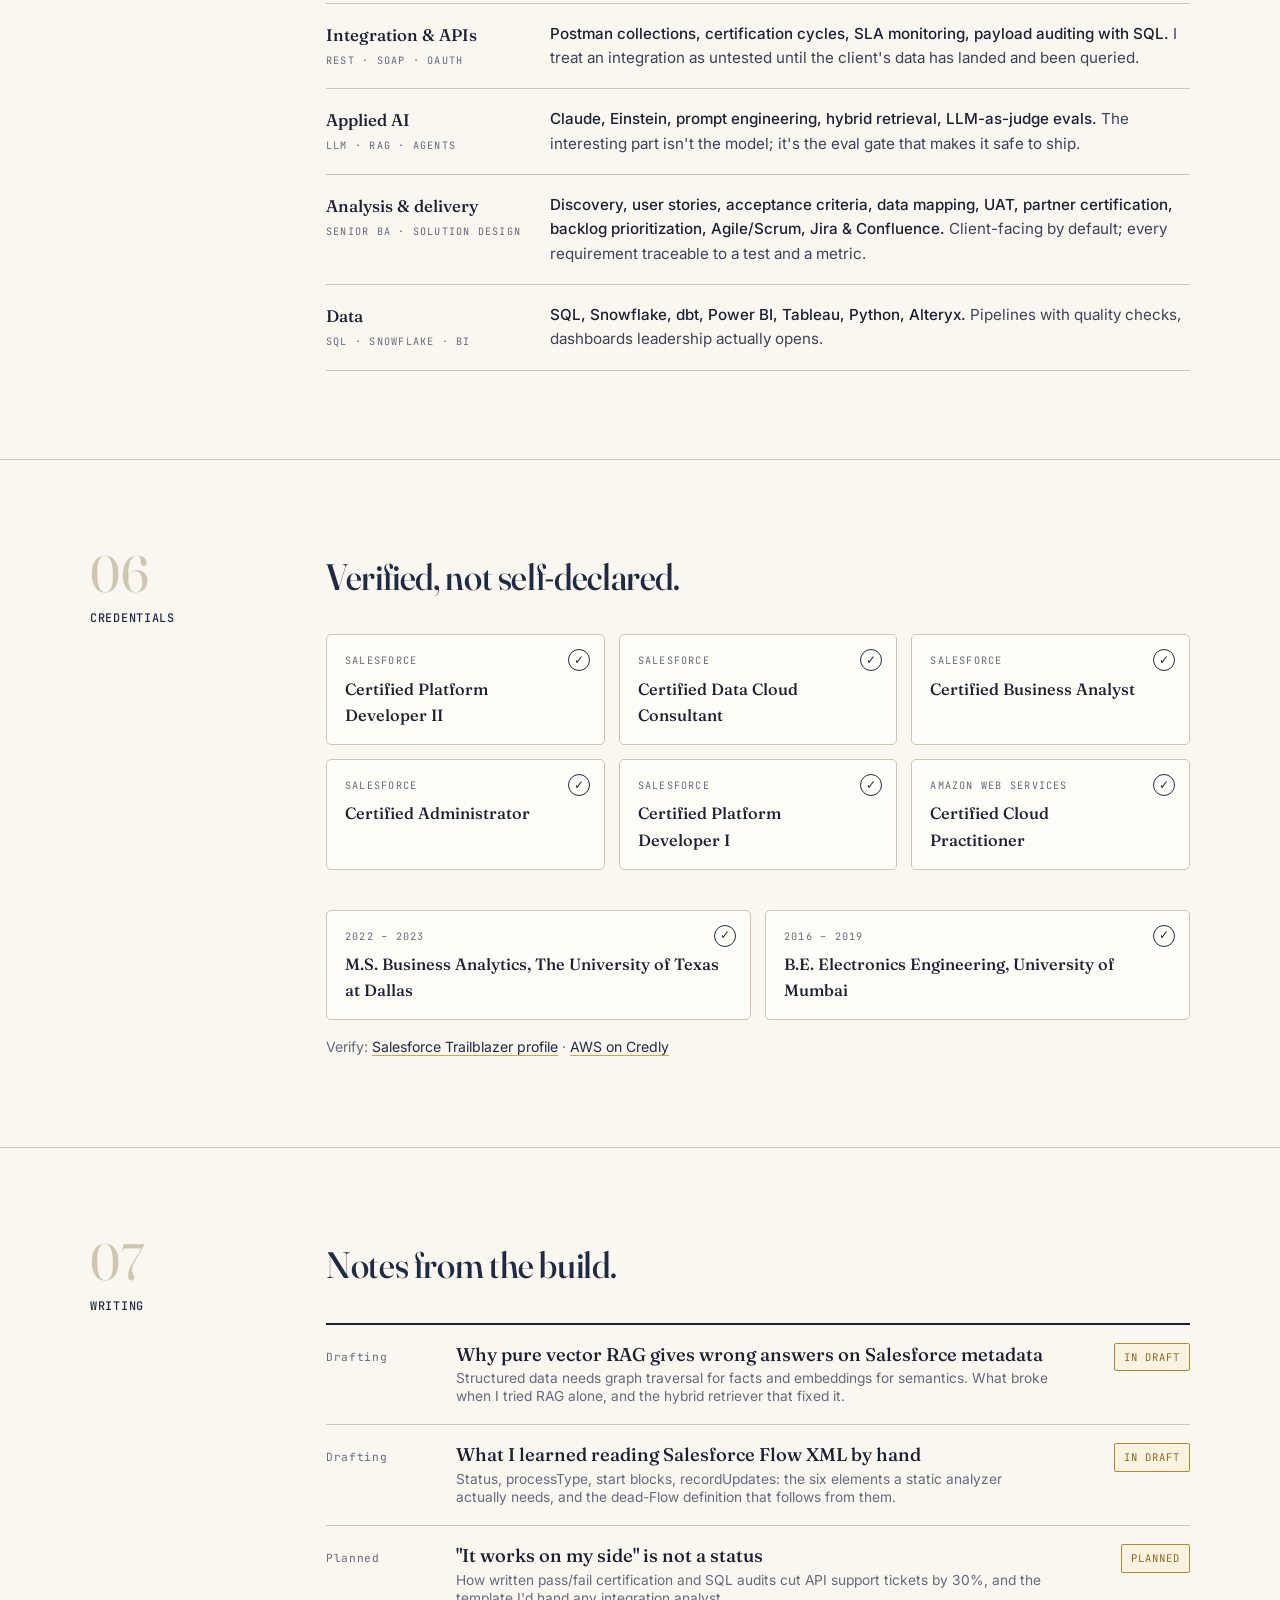
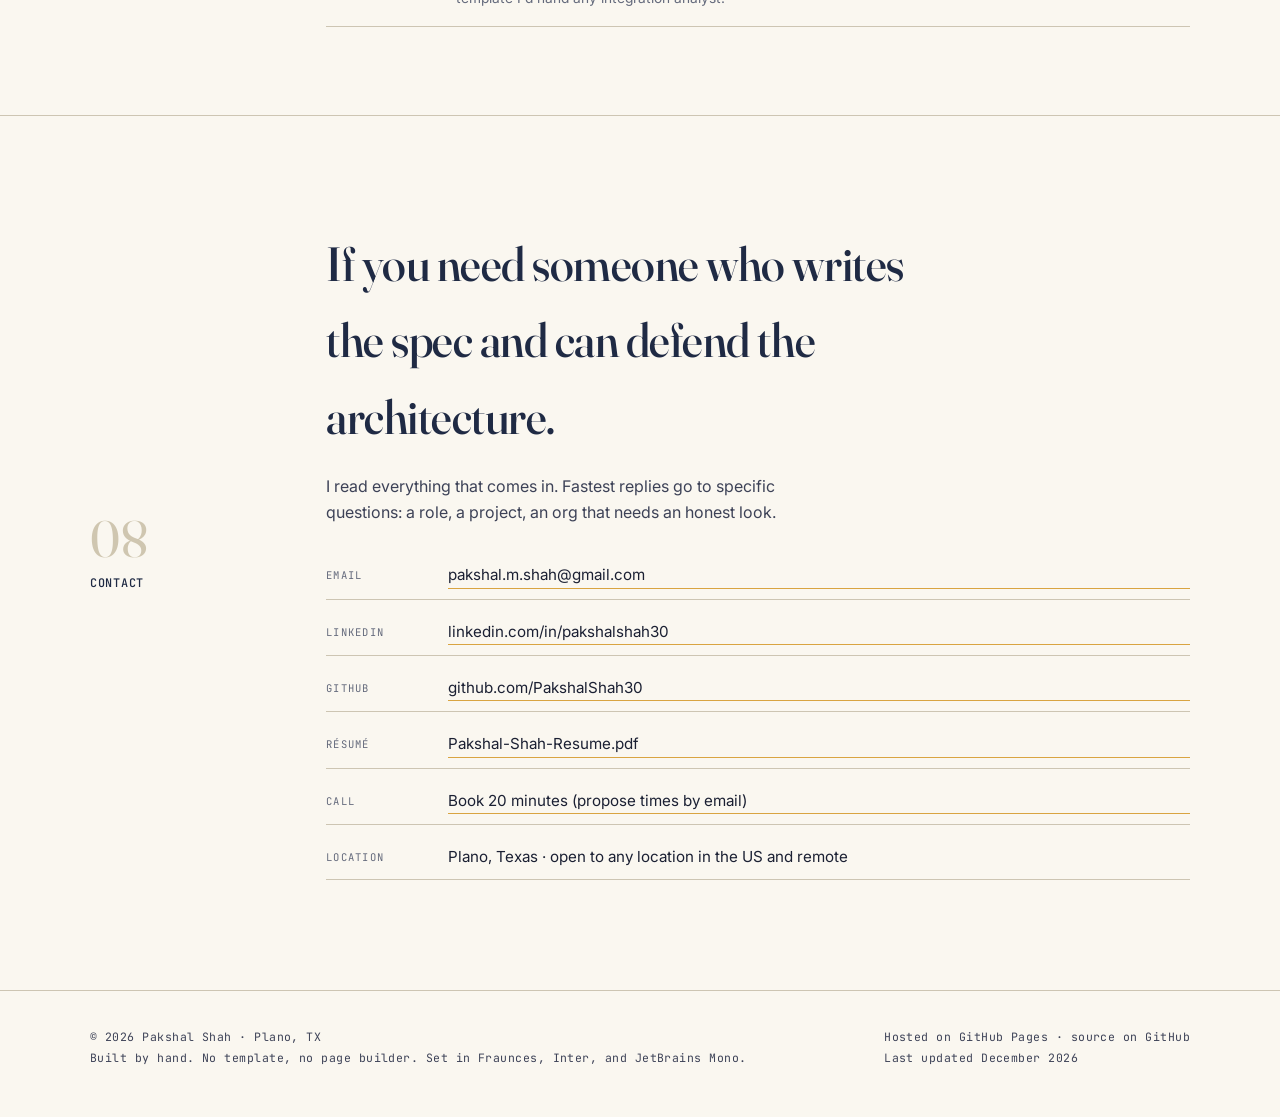
==== commit 490073ba: "Raise contrast on muted text and badges" ====
--- a/index.html
+++ b/index.html
@@ -96,15 +96,20 @@
   .card-id .stamp{position:absolute;top:-10px;right:16px;background:#b8862e;color:#fff;font-family:var(--mono);font-size:.62rem;letter-spacing:.14em;text-transform:uppercase;padding:4px 9px;border-radius:2px}
   @media(max-width:860px){.hero{grid-template-columns:1fr}}
 
-  /* ---------- Stats strip ---------- */
-  .strip{border-bottom:1px solid var(--rule)}
-  .strip .page{display:grid;grid-template-columns:repeat(4,1fr)}
-  .stat{padding:30px 0;border-left:1px solid var(--rule);padding-left:24px}
+  /* ---------- Proof strip ---------- */
+  .strip{border-bottom:1px solid var(--rule);background:#fffdf8}
+  .strip .page{display:grid;grid-template-columns:repeat(4,1fr);gap:0}
+  .stat{padding:34px 28px 30px 0;border-left:1px solid var(--rule);padding-left:26px;position:relative}
   .stat:first-child{border-left:none;padding-left:0}
-  .stat b{font-family:var(--serif);font-weight:500;font-size:2.2rem;display:block;line-height:1;font-variation-settings:'opsz' 144}
-  .stat b i{font-style:normal;color:var(--brass);font-size:1.2rem}
-  .stat span{font-family:var(--mono);font-size:.7rem;letter-spacing:.1em;text-transform:uppercase;color:var(--ink-2);display:block;margin-top:8px}
-  @media(max-width:860px){.strip .page{grid-template-columns:repeat(2,1fr)}.stat:nth-child(3){border-left:none;padding-left:0}}
+  .stat::before{content:"";display:block;width:26px;height:3px;background:var(--brass);border-radius:2px;margin-bottom:16px}
+  .stat b{font-family:var(--serif);font-weight:600;font-size:2.6rem;display:block;line-height:1;color:var(--green);font-variation-settings:'opsz' 144;letter-spacing:-.01em}
+  .stat b i{font-style:normal;color:#b8862e;font-size:1.25rem;margin-left:2px}
+  .stat .l{display:block;margin-top:10px;font-size:1rem;font-weight:600;color:var(--ink);line-height:1.3}
+  .stat .h{display:block;margin-top:6px;font-size:.86rem;color:var(--ink-2);line-height:1.45;max-width:26ch}
+  .stat .h a{color:var(--ink-2);text-decoration:none;border-bottom:1px solid var(--rule)}
+  .stat .h a:hover{color:var(--green);border-color:var(--brass)}
+  @media(max-width:860px){.strip .page{grid-template-columns:repeat(2,1fr)}.stat{padding-right:16px}.stat:nth-child(3){border-left:none;padding-left:0}}
+  @media(max-width:520px){.strip .page{grid-template-columns:1fr}.stat{border-left:none;padding-left:0;border-top:1px solid var(--rule)}.stat:first-child{border-top:none}}
 
   /* ---------- Sections ---------- */
   section{padding:88px 0;border-bottom:1px solid var(--rule)}
@@ -112,6 +117,17 @@
   .prose p{color:var(--ink-2);font-size:1.04rem;margin-bottom:1.1em;max-width:64ch}
   .prose p strong{color:var(--ink);font-weight:600}
   .pull{border-left:2px solid var(--brass);padding:6px 0 6px 20px;margin:26px 0;font-family:var(--serif);font-style:italic;font-size:1.15rem;color:var(--ink);max-width:52ch}
+
+  .bio{font-size:1.08rem;color:var(--ink-2);max-width:66ch;margin-bottom:34px}
+  .how h3{font-family:var(--mono);font-size:.7rem;letter-spacing:.14em;text-transform:uppercase;color:#a87a24;font-weight:500;margin-bottom:16px;display:flex;align-items:center;gap:12px}
+  .how h3::after{content:"";flex:1;height:1px;background:var(--rule)}
+  .how-grid{display:grid;grid-template-columns:1fr 1fr;gap:14px;max-width:66ch}
+  .how-item{border:1px solid var(--rule);background:#fffdf8;border-radius:6px;padding:18px 18px 16px;position:relative}
+  .how-item .k{font-family:var(--mono);font-size:.66rem;color:#b8862e;letter-spacing:.1em;display:block;margin-bottom:8px}
+  .how-item b{font-family:var(--serif);font-weight:500;font-size:1.12rem;color:var(--ink);display:block;margin-bottom:6px;line-height:1.25}
+  .how-item p{font-size:.92rem;color:var(--ink-2);margin:0}
+  .now a{color:var(--green);text-decoration:none;border-bottom:1px solid var(--brass)}
+  @media(max-width:600px){.how-grid{grid-template-columns:1fr}}
 
   /* Now block */
   .now{margin-top:34px;border:1px dashed var(--rule);border-radius:6px;padding:18px 20px;background:rgba(255,253,248,.85);max-width:64ch}
@@ -281,10 +297,10 @@
 
 <div class="strip">
   <div class="page">
-    <div class="stat rv"><b>4,000<i>+</i></b><span>Properties on the HotelKey platform</span></div>
-    <div class="stat rv"><b>9<i>+</i></b><span>Enterprise brands · Hilton, IHG</span></div>
-    <div class="stat rv"><b>30<i>%</i></b><span>Fewer API support tickets</span></div>
-    <div class="stat rv"><b>95<i>%</i></b><span>Defect-free deployments</span></div>
+    <div class="stat rv"><b>+20<i>%</i></b><span class="l">Lead conversion</span><span class="h">Salesforce Sales &amp; Support platform on Einstein and Flows · <a href="work/salesforce-sales-support-platform.html">case study</a></span></div>
+    <div class="stat rv"><b>30<i>%</i></b><span class="l">Fewer API support tickets</span><span class="h">Certification cycles and SQL audits across 10+ CRS APIs · <a href="work/crs-api-certification.html">case study</a></span></div>
+    <div class="stat rv"><b>30<i>%</i></b><span class="l">Less implementation effort</span><span class="h">Per brand, post go-live, across 9+ enterprise brands including Hilton and IHG</span></div>
+    <div class="stat rv"><b>95<i>%</i></b><span class="l">Defect-free deployments</span><span class="h">CI/CD with automated test coverage on the Daimler AG Salesforce program</span></div>
   </div>
 </div>
 
@@ -293,13 +309,21 @@
     <div class="rail"><span class="num">01</span><span class="lbl">About</span></div>
     <div class="prose">
       <h2 class="rv">Analyst by title, architect by scope.</h2>
-      <p class="rv">Most of my work happens in the gap between what a hotel brand's operations team needs and what an engineering team can ship. I run the discovery sessions, write the user stories and data-mapping rules, build the Postman collections that prove a CRS integration works, and walk clients through UAT and partner certification until the feature matches the logic we agreed on. Then I do it again for the next brand. The title says analyst; the day-to-day is the solution design, the integration decisions, and owning that they hold up in production.</p>
-      <p class="rv">On the platform side I'm a <strong>Salesforce specialist</strong> (Apex, Lightning Web Components, Flows, Einstein) with five certifications and a preference for declarative solutions that survive the next admin. On the cloud side I work in <strong>AWS</strong> daily: reservation data products on Kinesis, Glue, and Athena, and API performance against DynamoDB-backed services. On the data side I write the SQL and Athena queries that audit what the APIs actually did.</p>
-      <div class="pull rv">Every engagement I've led carries a number next to its name. If it can't be measured, I haven't finished.</div>
-      <p class="rv">Lately the interesting question is what <strong>agentic AI looks like inside a governed enterprise platform</strong>. My answer-in-progress is Trowel, an AI agent that reads a Salesforce org's metadata and produces the kind of Well-Architected assessment consultancies bill five figures for. The other eleven projects below are the same instinct pointed at APIs, delivery, and hospitality data.</p>
+      <p class="rv bio">I'm a Senior Business Analyst at HotelKey, where I sit between enterprise hotel brands and the engineers who build for them. I run discovery, write the specs, design the Salesforce and API integrations that follow, and stay on the hook until they're certified and running in production. Five Salesforce certifications, an AWS one, and a habit of writing the SQL that checks whether the system did what we said it would. Before this: financial forecasting at CG Infinity and a Salesforce re-architecture for Daimler AG at Infosys.</p>
+
+      <div class="how rv">
+        <h3>How I work</h3>
+        <div class="how-grid">
+          <div class="how-item"><span class="k">01</span><b>Discovery is a contract.</b><p>Definitions get agreed in writing before build, so UAT tests the logic we signed, not opinions.</p></div>
+          <div class="how-item"><span class="k">02</span><b>Prove it landed.</b><p>A passing API call isn't a passing integration. I query the tables to confirm the data arrived correctly.</p></div>
+          <div class="how-item"><span class="k">03</span><b>Declarative first.</b><p>Flows and configuration before code. Solutions the next admin can read survive the one after that.</p></div>
+          <div class="how-item"><span class="k">04</span><b>Every engagement carries a number.</b><p>If the outcome can't be measured, the work isn't finished. The strip above is the receipt.</p></div>
+        </div>
+      </div>
+
       <div class="now rv">
         <h4>Currently</h4>
-        <p>Week 2 of an 8-week build of Trowel for Salesforce · studying for Salesforce AI Specialist · shipping one project a week through September.</p>
+        <p>Building <a href="#projects">Trowel for Salesforce</a>, an AI agent that audits a Salesforce org · studying for Salesforce AI Specialist · shipping one project a week through September.</p>
       </div>
     </div>
   </div>
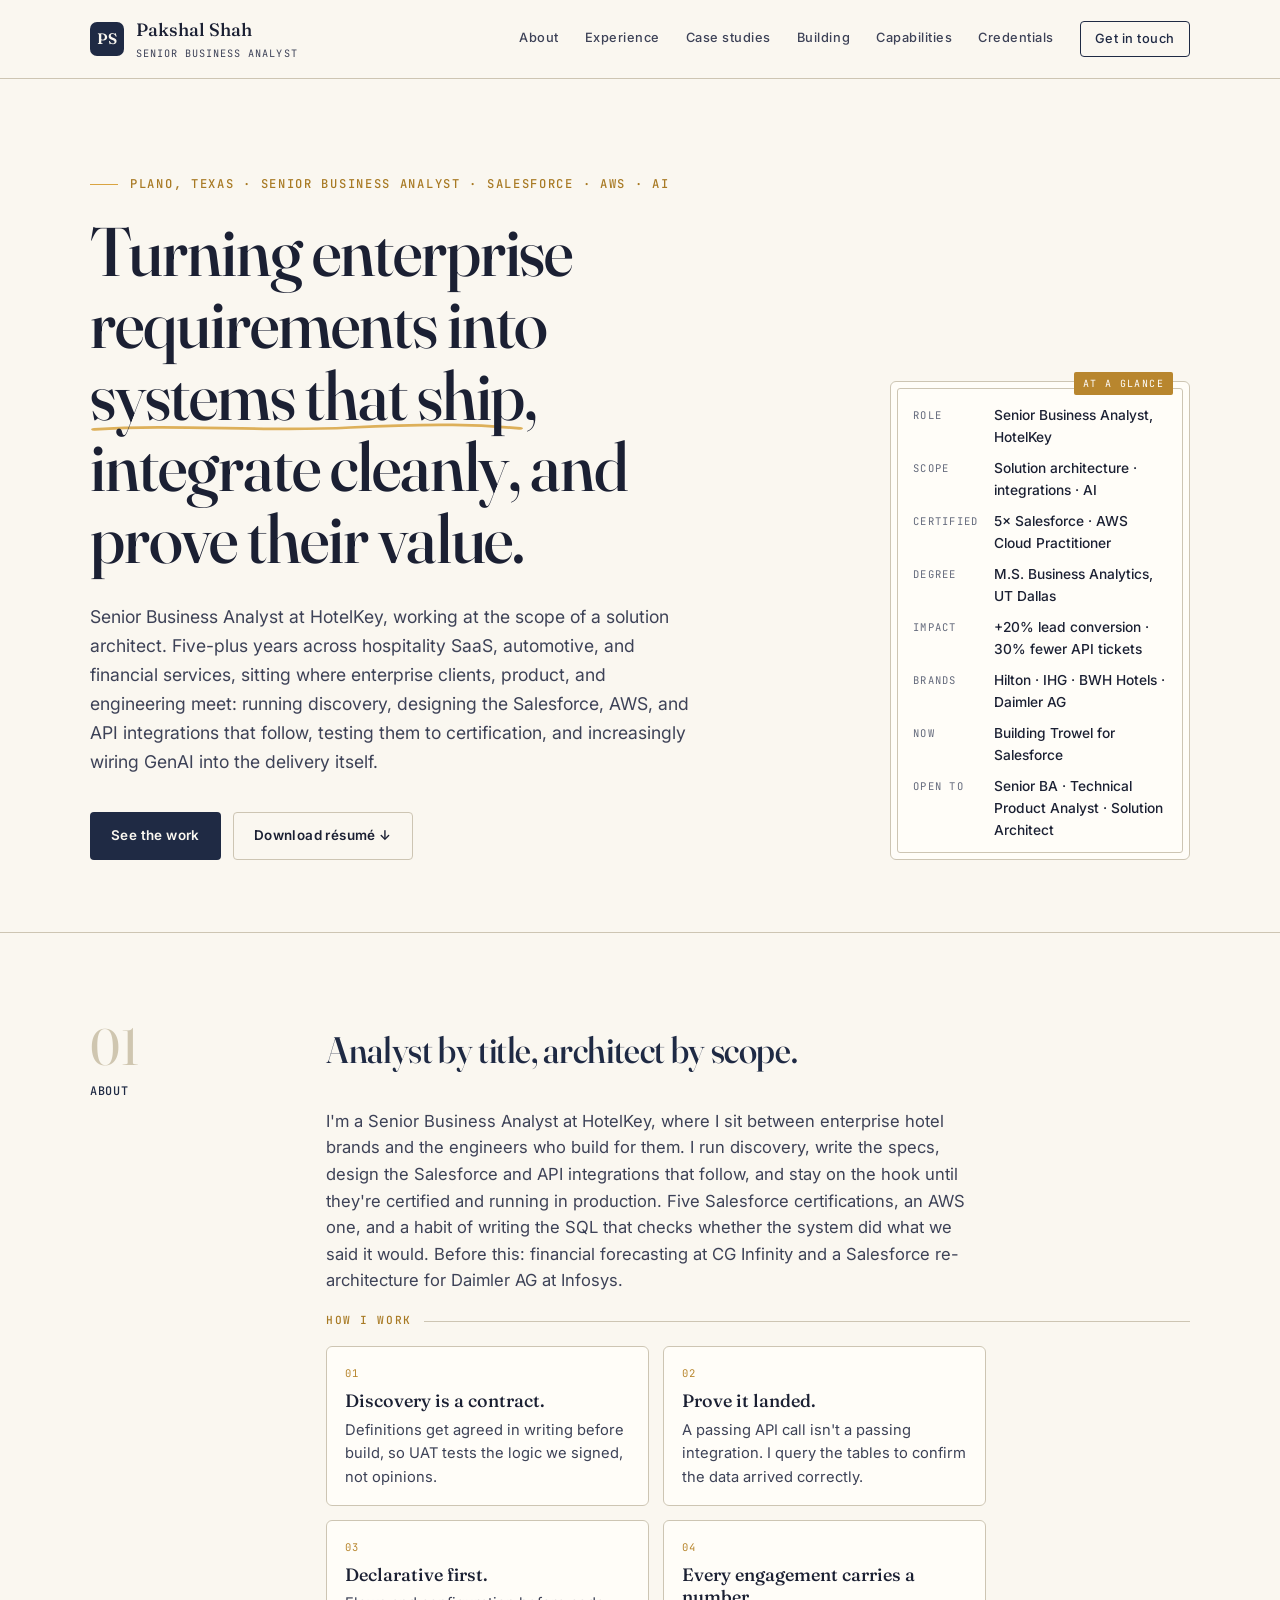
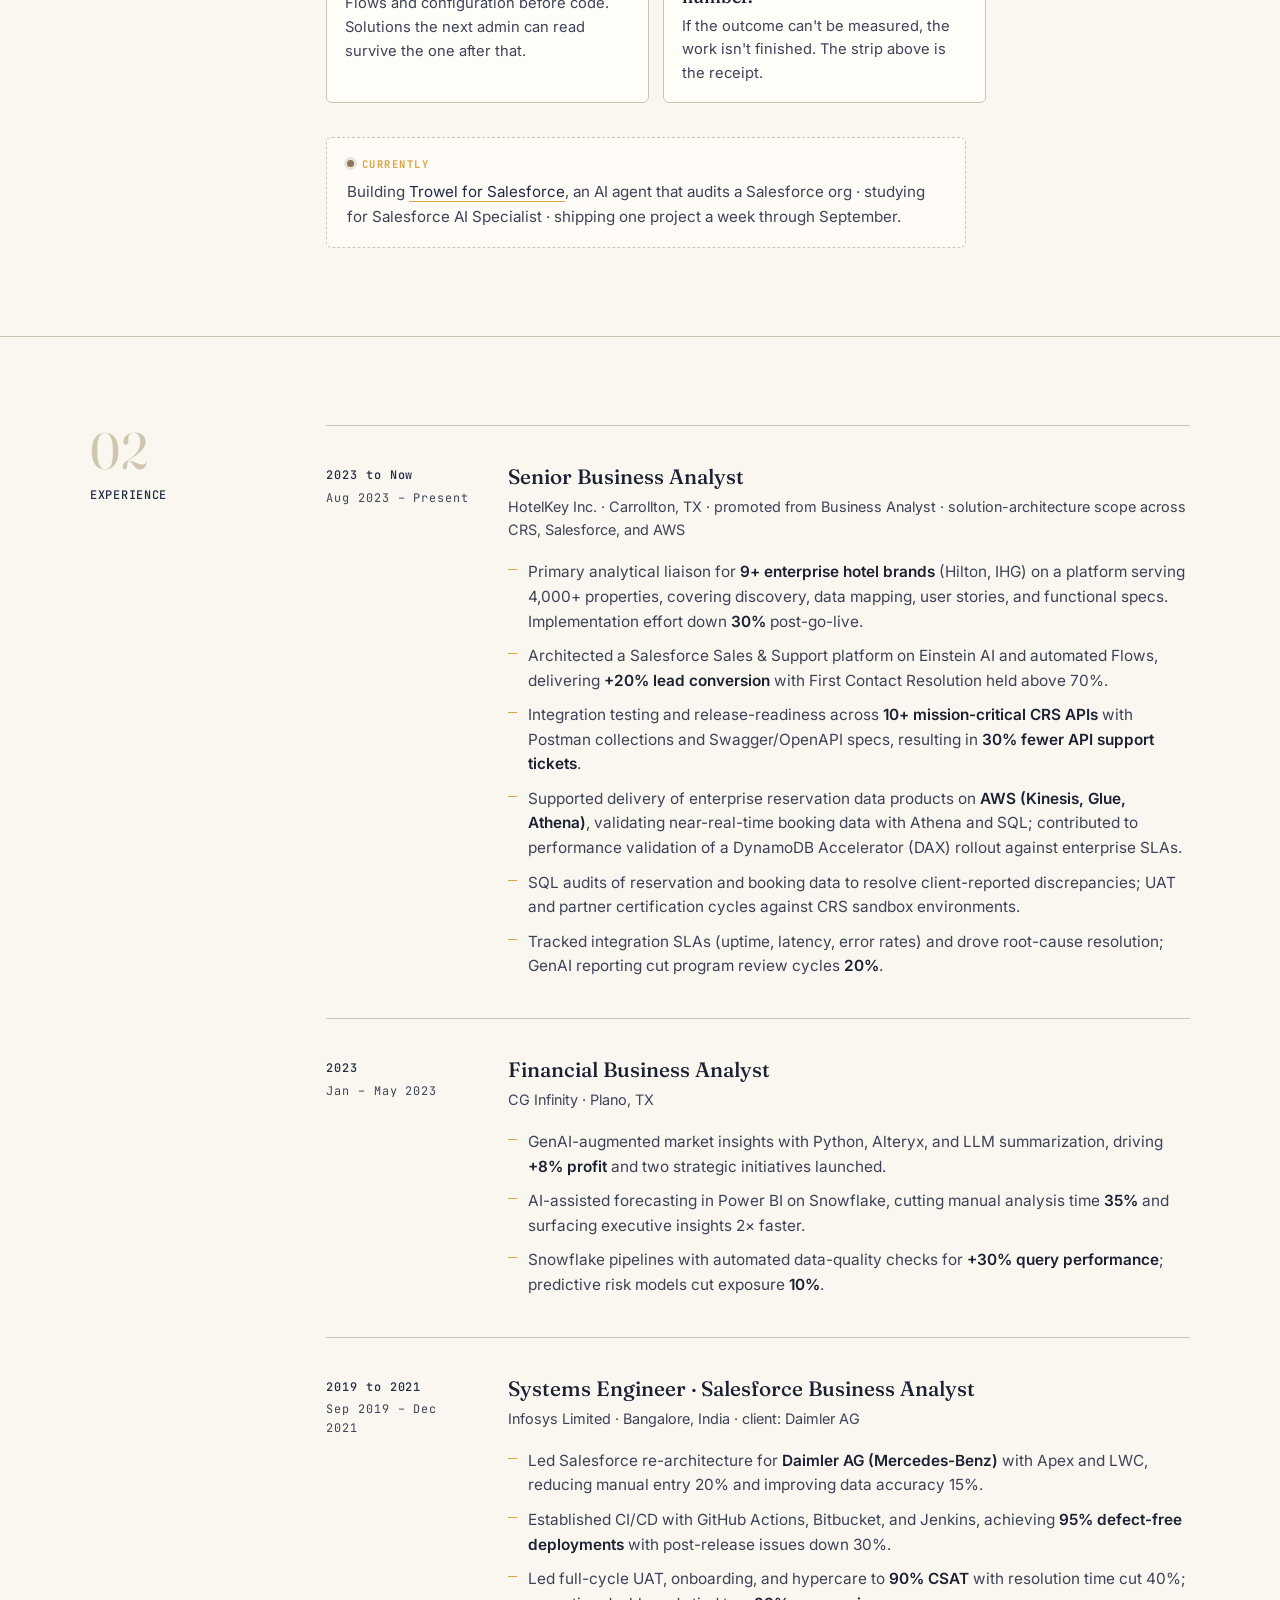
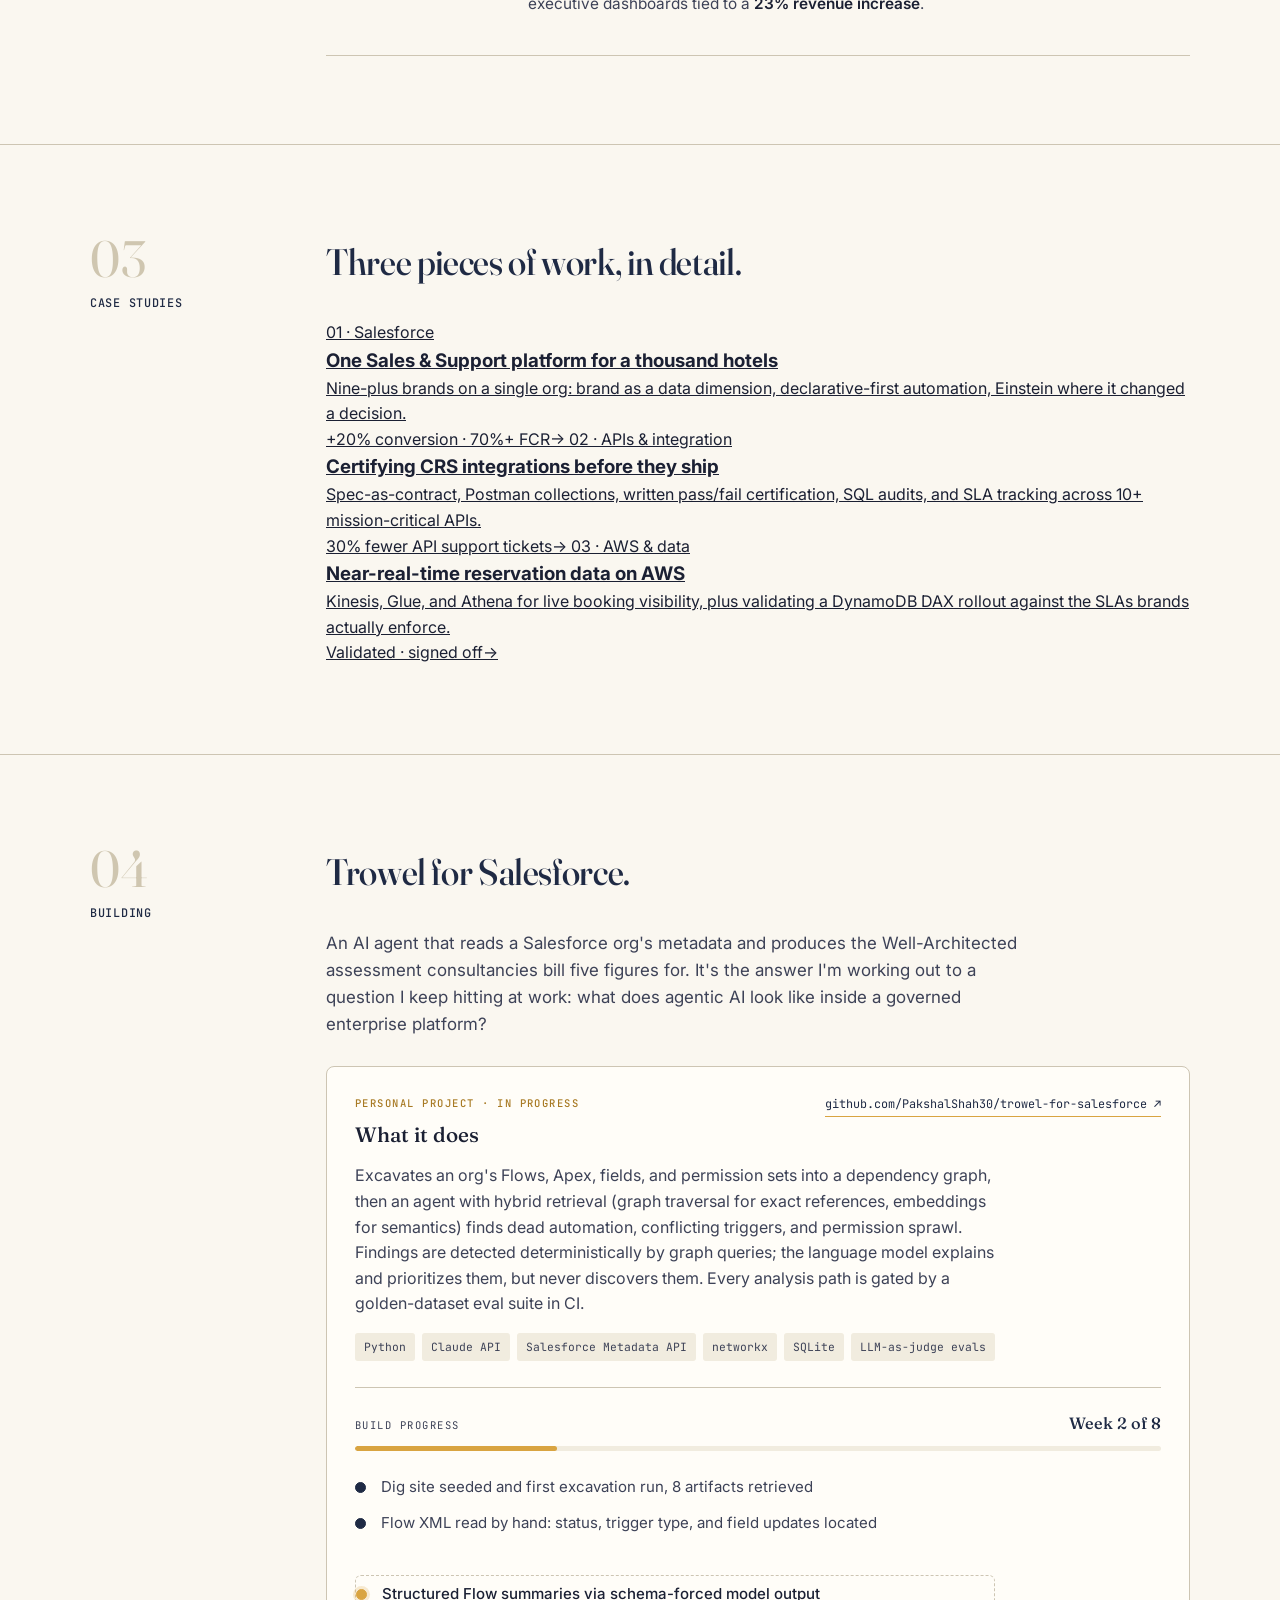
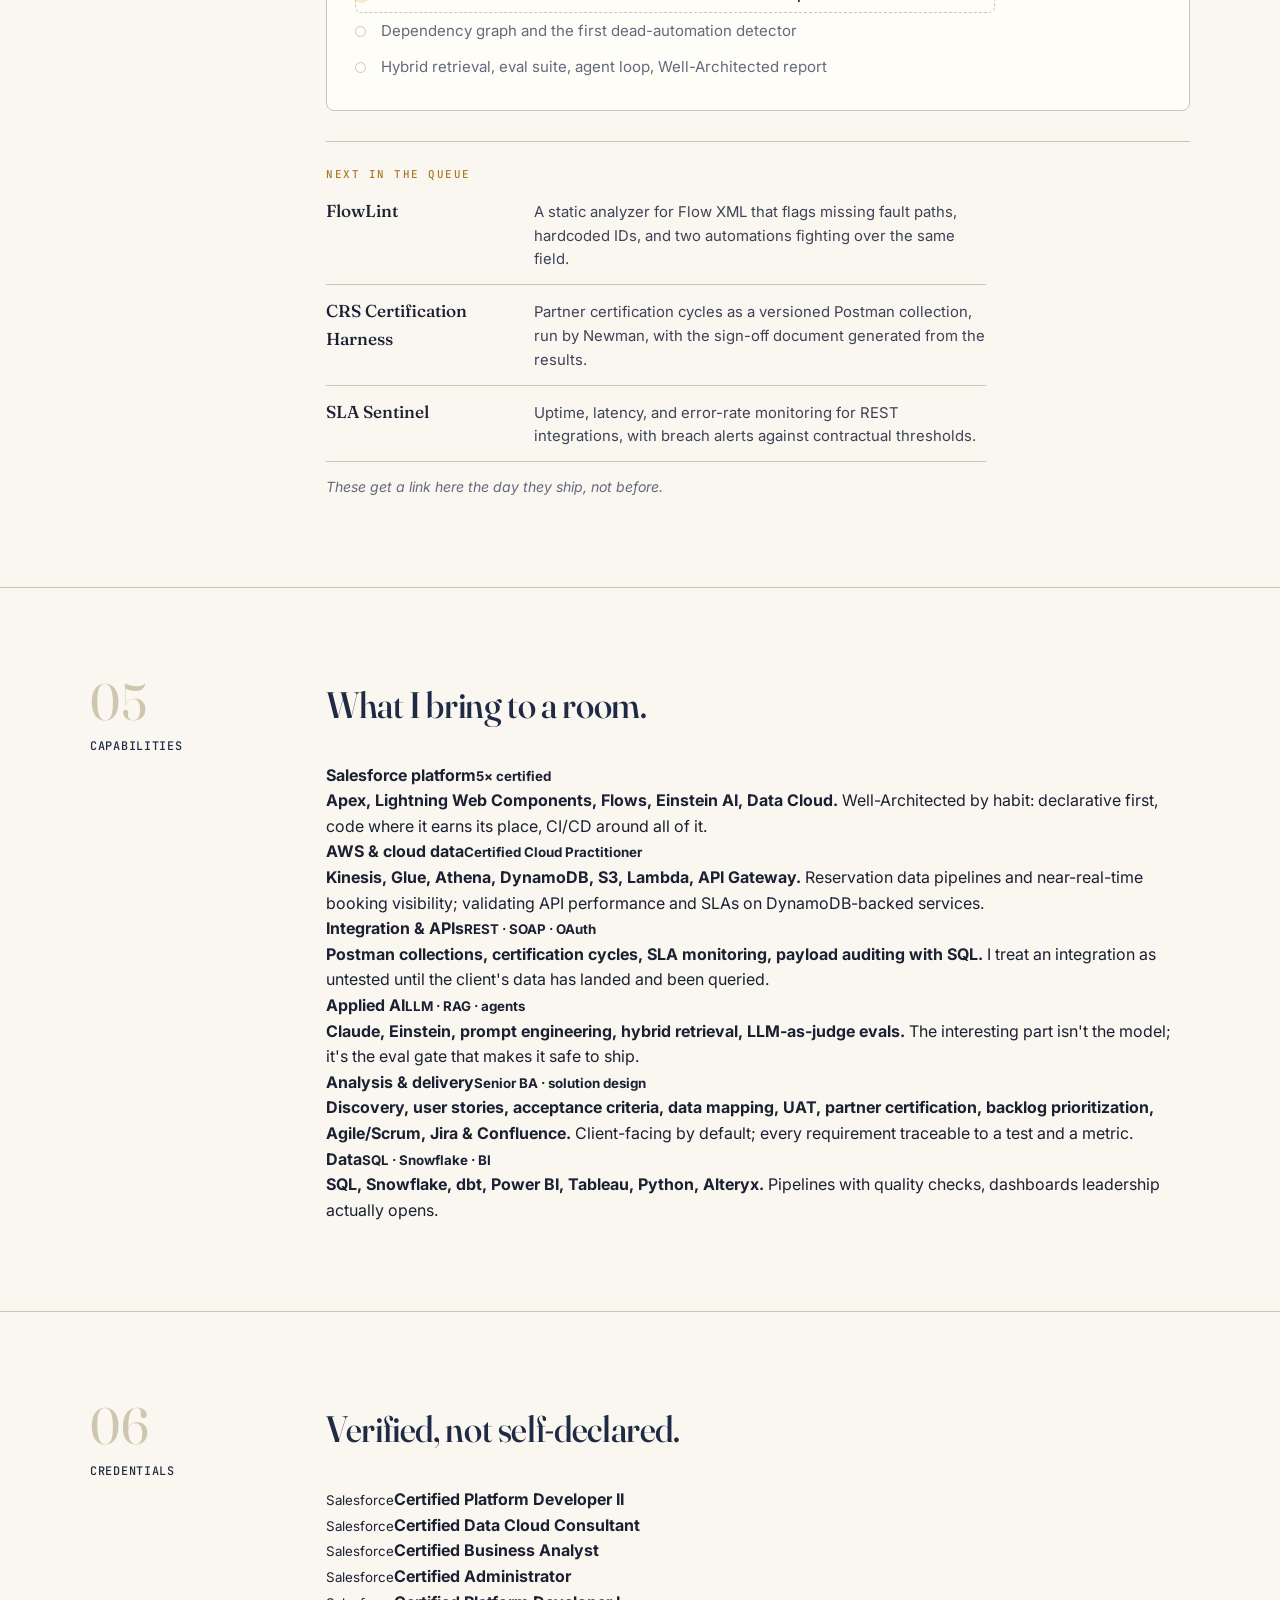
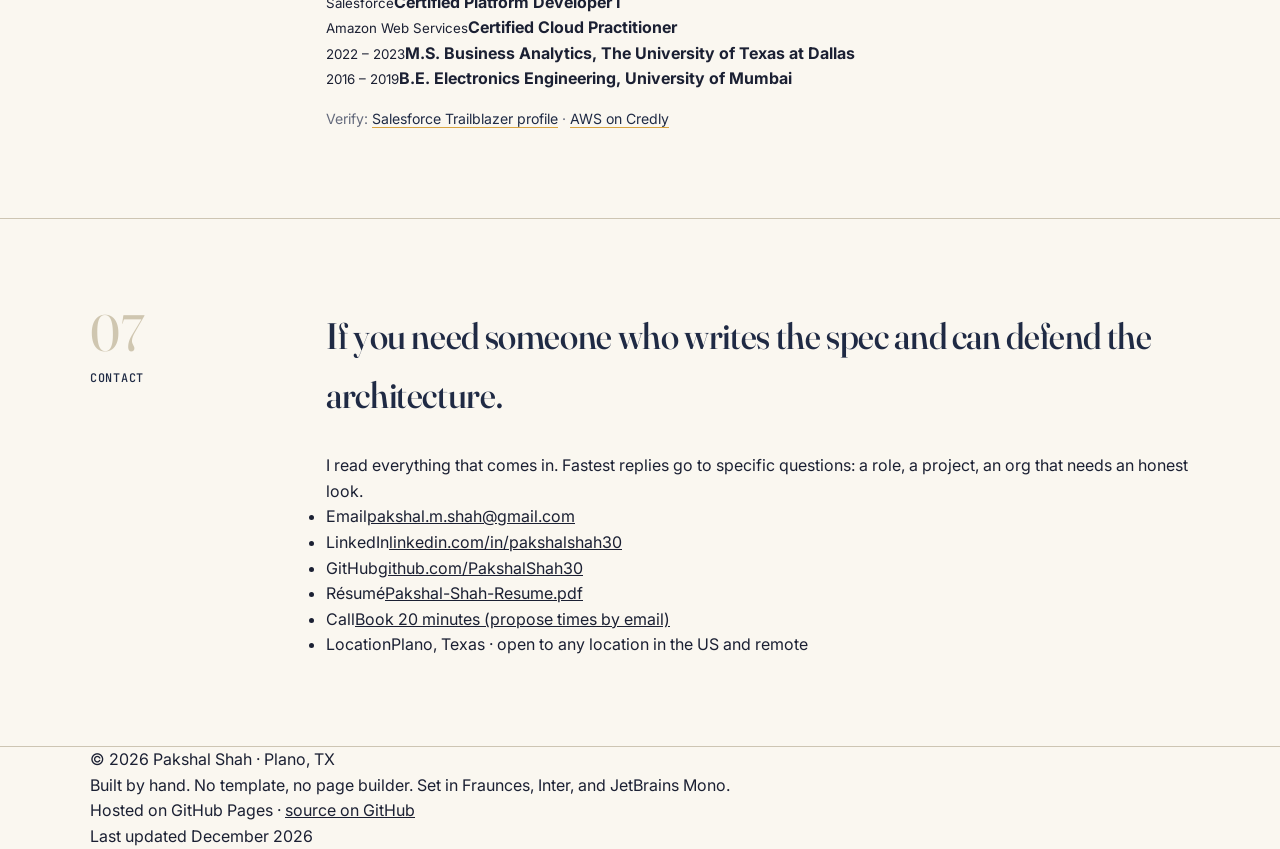
==== commit d225d915: "Remove notes section" ====
--- a/index.html
+++ b/index.html
@@ -96,21 +96,6 @@
   .card-id .stamp{position:absolute;top:-10px;right:16px;background:#b8862e;color:#fff;font-family:var(--mono);font-size:.62rem;letter-spacing:.14em;text-transform:uppercase;padding:4px 9px;border-radius:2px}
   @media(max-width:860px){.hero{grid-template-columns:1fr}}
 
-  /* ---------- Proof strip ---------- */
-  .strip{border-bottom:1px solid var(--rule);background:#fffdf8}
-  .strip .page{display:grid;grid-template-columns:repeat(4,1fr);gap:0}
-  .stat{padding:34px 28px 30px 0;border-left:1px solid var(--rule);padding-left:26px;position:relative}
-  .stat:first-child{border-left:none;padding-left:0}
-  .stat::before{content:"";display:block;width:26px;height:3px;background:var(--brass);border-radius:2px;margin-bottom:16px}
-  .stat b{font-family:var(--serif);font-weight:600;font-size:2.6rem;display:block;line-height:1;color:var(--green);font-variation-settings:'opsz' 144;letter-spacing:-.01em}
-  .stat b i{font-style:normal;color:#b8862e;font-size:1.25rem;margin-left:2px}
-  .stat .l{display:block;margin-top:10px;font-size:1rem;font-weight:600;color:var(--ink);line-height:1.3}
-  .stat .h{display:block;margin-top:6px;font-size:.86rem;color:var(--ink-2);line-height:1.45;max-width:26ch}
-  .stat .h a{color:var(--ink-2);text-decoration:none;border-bottom:1px solid var(--rule)}
-  .stat .h a:hover{color:var(--green);border-color:var(--brass)}
-  @media(max-width:860px){.strip .page{grid-template-columns:repeat(2,1fr)}.stat{padding-right:16px}.stat:nth-child(3){border-left:none;padding-left:0}}
-  @media(max-width:520px){.strip .page{grid-template-columns:1fr}.stat{border-left:none;padding-left:0;border-top:1px solid var(--rule)}.stat:first-child{border-top:none}}
-
   /* ---------- Sections ---------- */
   section{padding:88px 0;border-bottom:1px solid var(--rule)}
   h2{font-family:var(--serif);font-weight:500;font-size:clamp(1.7rem,3vw,2.3rem);letter-spacing:-.01em;margin-bottom:28px;font-variation-settings:'opsz' 144;color:var(--green)}
@@ -148,95 +133,40 @@
   .job li b{color:var(--ink);font-weight:600}
   @media(max-width:860px){.job{grid-template-columns:1fr;gap:8px}}
 
-  /* Projects ledger */
-  .ledger-head{display:flex;justify-content:space-between;align-items:flex-end;gap:20px;flex-wrap:wrap;margin-bottom:22px}
-  .ledger-head p{color:var(--ink-2);max-width:60ch;font-size:.98rem}
-  .filters{display:flex;gap:6px;flex-wrap:wrap}
-  .filters button{font-family:var(--mono);font-size:.68rem;letter-spacing:.1em;text-transform:uppercase;padding:7px 12px;border:1px solid var(--rule);background:transparent;color:var(--ink-2);border-radius:3px;cursor:pointer;transition:all .18s}
-  .filters button:hover{border-color:var(--green);color:var(--green)}
-  .filters button.on{background:var(--green);border-color:var(--green);color:var(--paper)}
-  .ledger{border-top:2px solid var(--ink)}
-  .lrow{border-bottom:1px solid var(--rule)}
-  .lrow summary{list-style:none;cursor:pointer;display:grid;grid-template-columns:44px 1.5fr 120px 1fr 130px;gap:16px;align-items:center;padding:18px 0;transition:background .15s}
-  .lrow summary::-webkit-details-marker{display:none}
-  .lrow summary:hover{background:rgba(255,253,248,.95)}
-  .lrow .i{font-family:var(--mono);font-size:.72rem;color:var(--ink-3)}
-  .lrow .t{font-family:var(--serif);font-size:1.12rem;font-weight:500;line-height:1.25}
-  .lrow .t small{display:block;font-family:var(--sans);font-size:.82rem;color:var(--ink-3);font-weight:400;margin-top:3px}
-  .lrow .cat{font-family:var(--mono);font-size:.66rem;letter-spacing:.1em;text-transform:uppercase;color:var(--violet);font-weight:500}
-  .lrow .stack{font-size:.82rem;color:var(--ink-2)}
-  .lrow .st{justify-self:end;font-family:var(--mono);font-size:.66rem;letter-spacing:.1em;text-transform:uppercase;padding:5px 9px;border-radius:2px;border:1px solid var(--ink-3);color:var(--ink-2);white-space:nowrap;background:#fffdf8}
-  .lrow .st.soon{border-color:#b8862e;color:#8f6820;background:#fbf3e2}
-  .lrow .st.wip{border-color:#6f5a3f;color:#5c4a33;background:#f1ebe0}
-  .lrow[open] summary{background:rgba(255,253,248,.95)}
-  .lbody{display:grid;grid-template-columns:1fr 1fr;gap:28px;padding:6px 0 26px 60px;font-size:.94rem;color:var(--ink-2)}
-  .lbody h5{font-family:var(--mono);font-size:.64rem;letter-spacing:.14em;text-transform:uppercase;color:var(--brass);margin-bottom:8px}
-  .lbody p{margin-bottom:12px;max-width:58ch}
-  .lbody .impact{color:var(--ink);font-weight:500}
-  .lbody .skills{display:flex;flex-wrap:wrap;gap:6px}
-  .lbody .skills span{font-family:var(--mono);font-size:.7rem;padding:4px 8px;background:var(--paper-2);border-radius:3px;color:var(--ink-2)}
-  .lbody .gh{display:inline-flex;align-items:center;gap:8px;margin-top:10px;font-size:.84rem;color:var(--ink-2);text-decoration:none;border:1px dashed var(--ink-3);padding:8px 12px;border-radius:4px;cursor:not-allowed}
-  .lbody .gh b{font-family:var(--mono);font-size:.62rem;letter-spacing:.12em;text-transform:uppercase;color:#8f6820;font-weight:500}
-  .lbody .gh.live{border-style:solid;border-color:var(--green);color:var(--green);cursor:pointer}
-  .lbody .gh.live b{color:var(--green)}
-  .lrow.hide{display:none}
-  @media(max-width:860px){
-    .lrow summary{grid-template-columns:34px 1fr 100px;gap:12px}
-    .lrow .cat,.lrow .stack{display:none}
-    .lbody{grid-template-columns:1fr;padding-left:0}
-  }
-
-  /* Capabilities matrix */
-  .matrix{border-top:2px solid var(--ink)}
-  .mrow{display:grid;grid-template-columns:200px 1fr;gap:24px;padding:18px 0;border-bottom:1px solid var(--rule)}
-  .mrow h4{font-family:var(--serif);font-weight:500;font-size:1.05rem}
-  .mrow h4 small{display:block;font-family:var(--mono);font-size:.64rem;letter-spacing:.12em;text-transform:uppercase;color:var(--ink-3);font-weight:400;margin-top:4px}
-  .mrow p{color:var(--ink-2);font-size:.95rem}
-  .mrow p b{color:var(--ink);font-weight:500}
-  @media(max-width:860px){.mrow{grid-template-columns:1fr;gap:6px}}
-
-  /* Credentials */
-  .creds{display:grid;grid-template-columns:repeat(3,1fr);gap:14px}
-  .cred{border:1px solid var(--rule);background:#fffdf8;border-radius:5px;padding:18px 18px 16px;position:relative}
-  .cred::after{content:"✓";position:absolute;top:14px;right:14px;font-family:var(--mono);font-size:.72rem;color:var(--green);border:1px solid var(--green);width:20px;height:20px;border-radius:50%;display:grid;place-items:center}
-  .cred small{font-family:var(--mono);font-size:.64rem;letter-spacing:.12em;text-transform:uppercase;color:var(--ink-3);display:block;margin-bottom:6px}
-  .cred b{font-family:var(--serif);font-weight:500;font-size:1.02rem;display:block;padding-right:28px}
-  .edu{margin-top:40px;display:grid;grid-template-columns:repeat(2,1fr);gap:14px}
-  @media(max-width:860px){.creds,.edu{grid-template-columns:1fr}}
-
-  /* Contact */
-  .contact{padding:110px 0;border-bottom:none}
-  .contact .row{align-items:center}
-  .contact h2{font-size:clamp(2rem,4.2vw,3rem);max-width:20ch;margin-bottom:18px}
-  .contact p{color:var(--ink-2);max-width:48ch;margin-bottom:28px}
-  .contact-list{list-style:none;display:grid;gap:10px}
-  .contact-list li{display:grid;grid-template-columns:110px 1fr;gap:12px;font-size:.95rem;border-bottom:1px solid var(--rule);padding:10px 0}
-  .contact-list li span{font-family:var(--mono);font-size:.66rem;letter-spacing:.12em;text-transform:uppercase;color:var(--ink-3);padding-top:4px}
-  .contact-list li a{color:var(--ink);text-decoration:none;border-bottom:1px solid var(--brass)}
-
-  footer{padding:36px 0 48px;border-top:1px solid var(--rule)}
-  .colophon{display:flex;justify-content:space-between;gap:24px;flex-wrap:wrap;font-family:var(--mono);font-size:.72rem;letter-spacing:.04em;color:var(--ink-2);line-height:1.8}
-  .colophon a{color:var(--ink-2);text-decoration:none}
-
-  /* Case studies */
-  .cases{display:grid;grid-template-columns:repeat(3,1fr);gap:16px}
-  .case{display:block;text-decoration:none;color:inherit;border:1px solid var(--rule);background:#fffdf8;border-radius:6px;padding:24px 22px 20px;position:relative;transition:border-color .2s,transform .2s}
-  .case:hover{border-color:var(--green);transform:translateY(-2px)}
-  .case .n{font-family:var(--mono);font-size:.66rem;letter-spacing:.14em;text-transform:uppercase;color:var(--brass);display:block;margin-bottom:12px}
-  .case h3{font-family:var(--serif);font-weight:500;font-size:1.22rem;line-height:1.25;margin-bottom:10px;font-variation-settings:'opsz' 144}
-  .case p{font-size:.92rem;color:var(--ink-2);margin-bottom:16px}
-  .case .m{font-family:var(--mono);font-size:.7rem;color:var(--green);letter-spacing:.04em}
-  .case .go{position:absolute;right:18px;bottom:16px;color:var(--brass);font-size:1.05rem}
-  @media(max-width:860px){.cases{grid-template-columns:1fr}}
-
-  /* Writing */
-  .posts{border-top:2px solid var(--ink)}
-  .post{display:grid;grid-template-columns:110px 1fr 120px;gap:20px;align-items:baseline;padding:18px 0;border-bottom:1px solid var(--rule)}
-  .post .d{font-family:var(--mono);font-size:.7rem;color:var(--ink-3);letter-spacing:.06em}
-  .post h3{font-family:var(--serif);font-weight:500;font-size:1.15rem;line-height:1.3}
-  .post h3 small{display:block;font-family:var(--sans);font-size:.86rem;color:var(--ink-3);font-weight:400;margin-top:4px}
-  .post .st{justify-self:end;font-family:var(--mono);font-size:.66rem;letter-spacing:.1em;text-transform:uppercase;padding:5px 9px;border-radius:2px;border:1px solid #b8862e;color:#8f6820;background:#fbf3e2;white-space:nowrap}
-  @media(max-width:860px){.post{grid-template-columns:1fr;gap:6px}.post .st{justify-self:start}}
+  /* Featured project */
+  .lead-p{color:var(--ink-2);font-size:1.06rem;max-width:64ch;margin-bottom:28px}
+  .feat{border:1px solid var(--rule);background:#fffdf8;border-radius:8px;padding:28px 28px 24px}
+  .feat-top{display:flex;justify-content:space-between;align-items:flex-start;gap:20px;flex-wrap:wrap;margin-bottom:12px}
+  .feat-k{font-family:var(--mono);font-size:.66rem;letter-spacing:.14em;text-transform:uppercase;color:#a87a24;font-weight:500;display:block;margin-bottom:6px}
+  .feat h3{font-family:var(--serif);font-weight:500;font-size:1.3rem;color:var(--ink)}
+  .feat-repo{font-family:var(--mono);font-size:.74rem;color:var(--green);text-decoration:none;border-bottom:1px solid var(--brass);padding-bottom:2px}
+  .feat-repo:hover{color:var(--brass)}
+  .feat p{color:var(--ink-2);font-size:1rem;max-width:64ch}
+  .feat-stack{display:flex;flex-wrap:wrap;gap:7px;margin-top:16px}
+  .feat-stack span{font-family:var(--mono);font-size:.71rem;padding:5px 9px;background:var(--paper-2);border-radius:3px;color:var(--ink-2)}
+  .prog{margin-top:26px;padding-top:22px;border-top:1px solid var(--rule)}
+  .prog-head{display:flex;justify-content:space-between;align-items:baseline;margin-bottom:10px}
+  .prog-head span{font-family:var(--mono);font-size:.66rem;letter-spacing:.14em;text-transform:uppercase;color:var(--ink-2)}
+  .prog-head b{font-family:var(--serif);font-size:1.02rem;font-weight:500;color:var(--green)}
+  .prog-bar{height:5px;background:var(--paper-2);border-radius:3px;overflow:hidden}
+  .prog-bar i{display:block;height:100%;background:var(--brass);border-radius:3px}
+  .prog-list{list-style:none;margin-top:18px}
+  .prog-list li{position:relative;padding:6px 0 6px 26px;font-size:.94rem;color:var(--ink-3)}
+  .prog-list li::before{content:"";position:absolute;left:0;top:13px;width:9px;height:9px;border-radius:50%;border:1.5px solid var(--rule);background:transparent}
+  .prog-list li.done{color:var(--ink-2)}
+  .prog-list li.done::before{background:var(--green);border-color:var(--green)}
+  .prog-list li.now{color:var(--ink);font-weight:500}
+  .prog-list li.now::before{background:var(--brass);border-color:var(--brass);box-shadow:0 0 0 3px rgba(217,164,65,.22)}
+
+  /* Next in queue */
+  .next-up{margin-top:30px;border-top:1px solid var(--rule);padding-top:24px}
+  .next-up h4{font-family:var(--mono);font-size:.68rem;letter-spacing:.14em;text-transform:uppercase;color:#a87a24;font-weight:500;margin-bottom:14px}
+  .next-up ul{list-style:none;display:grid;gap:12px;max-width:66ch}
+  .next-up li{display:grid;grid-template-columns:190px 1fr;gap:18px;align-items:baseline;padding-bottom:12px;border-bottom:1px solid var(--rule)}
+  .next-up li b{font-family:var(--serif);font-weight:500;font-size:1.08rem;color:var(--ink)}
+  .next-up li span{font-size:.93rem;color:var(--ink-2)}
+  .next-note{margin-top:14px;font-size:.88rem;color:var(--ink-3);font-style:italic}
+  @media(max-width:700px){.next-up li{grid-template-columns:1fr;gap:4px}}
 
   /* Credential verification */
   .verify{margin-top:16px;font-size:.88rem;color:var(--ink-3)}
@@ -261,10 +191,9 @@
       <a href="#about">About</a>
       <a href="#experience">Experience</a>
       <a href="#work">Case studies</a>
-      <a href="#projects">Projects</a>
+      <a href="#projects">Building</a>
       <a href="#capabilities">Capabilities</a>
       <a href="#credentials">Credentials</a>
-      <a href="#writing">Writing</a>
       <a class="cta" href="#contact">Get in touch</a>
     </div>
   </div>
@@ -277,7 +206,7 @@
       <h1 class="rv">Turning enterprise requirements into <span class="u">systems that ship</span>, integrate cleanly, and prove their value.</h1>
       <p class="lede rv">Senior Business Analyst at HotelKey, working at the scope of a solution architect. Five-plus years across hospitality SaaS, automotive, and financial services, sitting where enterprise clients, product, and engineering meet: running discovery, designing the Salesforce, AWS, and API integrations that follow, testing them to certification, and increasingly wiring GenAI into the delivery itself.</p>
       <div class="hero-actions rv">
-        <a class="btn btn-solid" href="#projects">See what I'm building</a>
+        <a class="btn btn-solid" href="#work">See the work</a>
         <a class="btn btn-line" href="Pakshal-Shah-Resume.pdf" download>Download résumé ↓</a>
       </div>
     </div>
@@ -288,21 +217,14 @@
         <dt>Scope</dt><dd>Solution architecture · integrations · AI</dd>
         <dt>Certified</dt><dd>5× Salesforce · AWS Cloud Practitioner</dd>
         <dt>Degree</dt><dd>M.S. Business Analytics, UT Dallas</dd>
+        <dt>Impact</dt><dd>+20% lead conversion · 30% fewer API tickets</dd>
+        <dt>Brands</dt><dd>Hilton · IHG · BWH Hotels · Daimler AG</dd>
         <dt>Now</dt><dd>Building Trowel for Salesforce</dd>
         <dt>Open to</dt><dd>Senior BA · Technical Product Analyst · Solution Architect</dd>
       </dl>
     </aside>
   </div>
 </header>
-
-<div class="strip">
-  <div class="page">
-    <div class="stat rv"><b>+20<i>%</i></b><span class="l">Lead conversion</span><span class="h">Salesforce Sales &amp; Support platform on Einstein and Flows · <a href="work/salesforce-sales-support-platform.html">case study</a></span></div>
-    <div class="stat rv"><b>30<i>%</i></b><span class="l">Fewer API support tickets</span><span class="h">Certification cycles and SQL audits across 10+ CRS APIs · <a href="work/crs-api-certification.html">case study</a></span></div>
-    <div class="stat rv"><b>30<i>%</i></b><span class="l">Less implementation effort</span><span class="h">Per brand, post go-live, across 9+ enterprise brands including Hilton and IHG</span></div>
-    <div class="stat rv"><b>95<i>%</i></b><span class="l">Defect-free deployments</span><span class="h">CI/CD with automated test coverage on the Daimler AG Salesforce program</span></div>
-  </div>
-</div>
 
 <section id="about">
   <div class="page row">
@@ -407,300 +329,43 @@
 
 <section id="projects">
   <div class="page row">
-    <div class="rail"><span class="num">04</span><span class="lbl">Projects</span></div>
-    <div>
-      <div class="ledger-head">
-        <div>
-          <h2 class="rv" style="margin-bottom:10px">Twelve things I'm building.</h2>
-          <p class="rv">A public build log, not a trophy case. Each entry ships to GitHub when it meets its own definition of done; repos flip from <em>coming soon</em> to live as they land. Click a row for scope, stack, and the impact it's designed to have.</p>
-        </div>
-        <div class="filters rv" role="group" aria-label="Filter projects">
-          <button class="on" data-f="all">All</button>
-          <button data-f="ai">AI</button>
-          <button data-f="salesforce">Salesforce</button>
-          <button data-f="api">API</button>
-          <button data-f="product">Product</button>
-        </div>
-      </div>
-
-      <div class="ledger rv">
-
-        <details class="lrow" data-cat="ai salesforce" open>
-          <summary>
-            <span class="i">01</span>
-            <span class="t">Trowel for Salesforce<small>AI agent that audits a Salesforce org and writes the Well-Architected assessment</small></span>
-            <span class="cat">AI · Salesforce</span>
-            <span class="stack">Python · Claude API · sf CLI · networkx · SQLite</span>
-            <span class="st wip">In progress</span>
-          </summary>
-          <div class="lbody">
-            <div>
-              <h5>What it does</h5>
-              <p>Excavates an org's metadata (Flows, Apex, fields, permission sets) into a dependency graph, then an agent with hybrid retrieval (graph traversal + embeddings) finds dead automation, conflicting triggers, and permission sprawl and narrates a prioritized remediation roadmap. Findings are detected deterministically; the LLM explains, never invents.</p>
-              <h5>Impact</h5>
-              <p class="impact">Replaces a $50k+ manual org-health assessment with a reproducible report in minutes, gated by a golden-dataset eval suite in CI.</p>
-            </div>
-            <div>
-              <h5>Skills</h5>
-              <div class="skills"><span>Agentic AI</span><span>RAG / hybrid retrieval</span><span>Salesforce Metadata API</span><span>Graph analysis</span><span>LLM evals</span><span>Well-Architected</span></div>
-              <a class="gh" href="https://github.com/PakshalShah30/trowel-for-salesforce" target="_blank" rel="noopener"><b>GitHub</b> PakshalShah30/trowel-for-salesforce · README up, code landing weekly</a>
-            </div>
+    <div class="rail"><span class="num">04</span><span class="lbl">Building</span></div>
+    <div>
+      <h2 class="rv">Trowel for Salesforce.</h2>
+      <p class="rv lead-p">An AI agent that reads a Salesforce org's metadata and produces the Well-Architected assessment consultancies bill five figures for. It's the answer I'm working out to a question I keep hitting at work: what does agentic AI look like inside a governed enterprise platform?</p>
+
+      <div class="feat rv">
+        <div class="feat-top">
+          <div>
+            <span class="feat-k">Personal project · in progress</span>
+            <h3>What it does</h3>
           </div>
-        </details>
-
-        <details class="lrow" data-cat="salesforce api">
-          <summary>
-            <span class="i">02</span>
-            <span class="t">FlowLint<small>A static analyzer for Salesforce Flow XML, like ESLint for Flows</small></span>
-            <span class="cat">Salesforce · API</span>
-            <span class="stack">Python · lxml · CLI · GitHub Action</span>
-            <span class="st soon">Coming soon</span>
-          </summary>
-          <div class="lbody">
-            <div>
-              <h5>What it does</h5>
-              <p>Parses <code>.flow-meta.xml</code> and flags the things that hurt in production: missing fault paths, hardcoded record IDs, DML inside loops, recursion risk from record-triggered Flows updating their own object, and inactive-but-referenced Flows. Runs locally or as a CI check on every pull request.</p>
-              <h5>Impact</h5>
-              <p class="impact">Catches the top five Flow defects before deployment instead of after a support ticket, the same class of issue that drove 30% of API support volume at scale.</p>
-            </div>
-            <div>
-              <h5>Skills</h5>
-              <div class="skills"><span>Flow metadata</span><span>Static analysis</span><span>CI/CD</span><span>Python</span><span>Developer tooling</span></div>
-              <a class="gh" aria-disabled="true"><b>GitHub</b> PakshalShah30/flowlint · coming soon</a>
-            </div>
-          </div>
-        </details>
-
-        <details class="lrow" data-cat="api product">
-          <summary>
-            <span class="i">03</span>
-            <span class="t">CRS Certification Harness<small>Automated partner-certification test cycles for hospitality reservation APIs</small></span>
-            <span class="cat">API · Product</span>
-            <span class="stack">Postman · Newman · Python · HTML reports</span>
-            <span class="st soon">Coming soon</span>
-          </summary>
-          <div class="lbody">
-            <div>
-              <h5>What it does</h5>
-              <p>Codifies a CRS partner-certification cycle as a versioned Postman collection with data-driven test cases, runs it against sandbox/staging via Newman, and generates the pass/fail certification document reviewers actually want, with payload diffs for every failure.</p>
-              <h5>Impact</h5>
-              <p class="impact">Turns a multi-day manual certification into a repeatable one-command run with an audit-ready report.</p>
-            </div>
-            <div>
-              <h5>Skills</h5>
-              <div class="skills"><span>Integration testing</span><span>Postman / Newman</span><span>REST APIs</span><span>CRS / hospitality distribution</span><span>Test documentation</span></div>
-              <a class="gh" aria-disabled="true"><b>GitHub</b> PakshalShah30/crs-certification-harness · coming soon</a>
-            </div>
-          </div>
-        </details>
-
-        <details class="lrow" data-cat="api product">
-          <summary>
-            <span class="i">04</span>
-            <span class="t">SLA Sentinel<small>Integration uptime, latency, and error-rate monitor with contractual-SLA breach alerts</small></span>
-            <span class="cat">API · Product</span>
-            <span class="stack">Python · FastAPI · SQLite · Chart.js</span>
-            <span class="st soon">Coming soon</span>
-          </summary>
-          <div class="lbody">
-            <div>
-              <h5>What it does</h5>
-              <p>Probes a set of REST endpoints on a schedule, stores response time and status, computes rolling uptime and p95 latency against per-integration SLA thresholds, and posts breach alerts to Slack or email. A small dashboard shows the last 30 days per partner.</p>
-              <h5>Impact</h5>
-              <p class="impact">Makes SLA tracking a system instead of a spreadsheet, so escalations happen on data, not on the client noticing first.</p>
-            </div>
-            <div>
-              <h5>Skills</h5>
-              <div class="skills"><span>SLA management</span><span>Observability</span><span>FastAPI</span><span>Alerting</span><span>Dashboards</span></div>
-              <a class="gh" aria-disabled="true"><b>GitHub</b> PakshalShah30/sla-sentinel · coming soon</a>
-            </div>
-          </div>
-        </details>
-
-        <details class="lrow" data-cat="ai salesforce">
-          <summary>
-            <span class="i">05</span>
-            <span class="t">Story-to-Flow<small>User story + acceptance criteria in, deployable Flow metadata and Gherkin tests out</small></span>
-            <span class="cat">AI · Salesforce</span>
-            <span class="stack">Claude API · Python · Flow metadata · Gherkin</span>
-            <span class="st soon">Coming soon</span>
-          </summary>
-          <div class="lbody">
-            <div>
-              <h5>What it does</h5>
-              <p>A BA writes a story in plain English; the tool generates a record-triggered Flow definition, a Gherkin acceptance-test file, and a human-review diff before anything is deployed. Schema-forced output keeps the metadata valid; a review step keeps the human in the loop.</p>
-              <h5>Impact</h5>
-              <p class="impact">Compresses the story-to-working-automation loop from days to an afternoon while producing the test artifacts UAT needs anyway.</p>
-            </div>
-            <div>
-              <h5>Skills</h5>
-              <div class="skills"><span>Requirements engineering</span><span>Prompt engineering</span><span>Structured output</span><span>Flow Builder</span><span>BDD / Gherkin</span></div>
-              <a class="gh" aria-disabled="true"><b>GitHub</b> PakshalShah30/story-to-flow · coming soon</a>
-            </div>
-          </div>
-        </details>
-
-        <details class="lrow" data-cat="ai product">
-          <summary>
-            <span class="i">06</span>
-            <span class="t">RAID Radar<small>Meeting notes and Jira in, a living Risks / Actions / Issues / Decisions log out</small></span>
-            <span class="cat">AI · Product</span>
-            <span class="stack">Claude API · Python · Jira REST · Markdown</span>
-            <span class="st soon">Coming soon</span>
-          </summary>
-          <div class="lbody">
-            <div>
-              <h5>What it does</h5>
-              <p>Ingests meeting transcripts and ticket updates, extracts RAID items with owners and dates, de-duplicates against the existing log, and flags risks that resurface across sprints. Produces the weekly status draft a program manager would otherwise write by hand.</p>
-              <h5>Impact</h5>
-              <p class="impact">Designed to cut program-review prep time by a further 20% on top of what GenAI reporting already delivered at HotelKey.</p>
-            </div>
-            <div>
-              <h5>Skills</h5>
-              <div class="skills"><span>Program management</span><span>Information extraction</span><span>Jira API</span><span>Agentic workflows</span></div>
-              <a class="gh" aria-disabled="true"><b>GitHub</b> PakshalShah30/raid-radar · coming soon</a>
-            </div>
-          </div>
-        </details>
-
-        <details class="lrow" data-cat="ai product">
-          <summary>
-            <span class="i">07</span>
-            <span class="t">Property Pulse<small>Cross-property support-ticket clustering and root-cause drafts for multi-brand hotel platforms</small></span>
-            <span class="cat">AI · Product</span>
-            <span class="stack">Python · sentence-transformers · scikit-learn · Claude API</span>
-            <span class="st soon">Coming soon</span>
-          </summary>
-          <div class="lbody">
-            <div>
-              <h5>What it does</h5>
-              <p>Embeds and clusters support tickets across properties and brands, separates "one property's configuration error" from "platform-wide defect," and drafts the RCA document with the affected-property list attached. Built on synthetic hospitality ticket data.</p>
-              <h5>Impact</h5>
-              <p class="impact">Surfaces platform defects days earlier by seeing the pattern across 1,000 properties that no single support agent can.</p>
-            </div>
-            <div>
-              <h5>Skills</h5>
-              <div class="skills"><span>Embeddings</span><span>Clustering</span><span>Root-cause analysis</span><span>Hospitality operations</span></div>
-              <a class="gh" aria-disabled="true"><b>GitHub</b> PakshalShah30/property-pulse · coming soon</a>
-            </div>
-          </div>
-        </details>
-
-        <details class="lrow" data-cat="ai salesforce">
-          <summary>
-            <span class="i">08</span>
-            <span class="t">Prompt Lab for Einstein<small>An evaluation harness for Salesforce Prompt Builder templates</small></span>
-            <span class="cat">AI · Salesforce</span>
-            <span class="stack">Python · Prompt Builder · LLM-as-judge · pytest</span>
-            <span class="st soon">Coming soon</span>
-          </summary>
-          <div class="lbody">
-            <div>
-              <h5>What it does</h5>
-              <p>Versions Prompt Builder templates alongside a golden dataset of inputs and expected outputs, scores each template version with a rubric-driven judge model, and reports regressions before a template is promoted. The eval discipline from Trowel, pointed at Einstein.</p>
-              <h5>Impact</h5>
-              <p class="impact">Gives admins a way to change a production prompt with evidence instead of vibes, which is the missing piece in most Agentforce rollouts.</p>
-            </div>
-            <div>
-              <h5>Skills</h5>
-              <div class="skills"><span>Einstein / Agentforce</span><span>LLM evaluation</span><span>Prompt engineering</span><span>Regression testing</span></div>
-              <a class="gh" aria-disabled="true"><b>GitHub</b> PakshalShah30/einstein-prompt-lab · coming soon</a>
-            </div>
-          </div>
-        </details>
-
-        <details class="lrow" data-cat="api product">
-          <summary>
-            <span class="i">09</span>
-            <span class="t">Data Mapper<small>Schema-to-schema mapping specs with auto-generated SQL validation queries</small></span>
-            <span class="cat">API · Product</span>
-            <span class="stack">Python · SQL · JSON Schema · Markdown</span>
-            <span class="st soon">Coming soon</span>
-          </summary>
-          <div class="lbody">
-            <div>
-              <h5>What it does</h5>
-              <p>Takes two system schemas (say, a CRS reservation payload and a CRM object) and a mapping definition, then emits the data-mapping document for stakeholders <em>and</em> the SQL queries that verify the mapped data landed correctly. One source of truth for the BA doc and the audit.</p>
-              <h5>Impact</h5>
-              <p class="impact">Ends the drift between the mapping spec everyone signed and the data that actually arrives.</p>
-            </div>
-            <div>
-              <h5>Skills</h5>
-              <div class="skills"><span>Data mapping</span><span>SQL auditing</span><span>Integration design</span><span>Documentation automation</span></div>
-              <a class="gh" aria-disabled="true"><b>GitHub</b> PakshalShah30/data-mapper · coming soon</a>
-            </div>
-          </div>
-        </details>
-
-        <details class="lrow" data-cat="api salesforce">
-          <summary>
-            <span class="i">10</span>
-            <span class="t">Lead Router API<small>A rules-driven lead assignment service that syncs to Salesforce via REST and webhooks</small></span>
-            <span class="cat">API · Salesforce</span>
-            <span class="stack">FastAPI · OAuth 2.0 · Salesforce REST API · PostgreSQL</span>
-            <span class="st soon">Coming soon</span>
-          </summary>
-          <div class="lbody">
-            <div>
-              <h5>What it does</h5>
-              <p>Accepts leads from any source, applies configurable routing rules (territory, capacity, round-robin, score thresholds), writes assignments to Salesforce through the REST API with OAuth, and exposes a webhook so downstream systems learn about the assignment in real time. Postman collection and OpenAPI spec included.</p>
-              <h5>Impact</h5>
-              <p class="impact">Demonstrates the full API product lifecycle (design, auth, docs, tests, versioning) on a workflow every sales org has.</p>
-            </div>
-            <div>
-              <h5>Skills</h5>
-              <div class="skills"><span>API design</span><span>OAuth 2.0</span><span>Salesforce REST API</span><span>OpenAPI</span><span>Webhooks</span></div>
-              <a class="gh" aria-disabled="true"><b>GitHub</b> PakshalShah30/lead-router-api · coming soon</a>
-            </div>
-          </div>
-        </details>
-
-        <details class="lrow" data-cat="product">
-          <summary>
-            <span class="i">11</span>
-            <span class="t">Forecast Kit<small>A reproducible Snowflake + dbt + Power BI forecasting pipeline template</small></span>
-            <span class="cat">Product · Data</span>
-            <span class="stack">Snowflake · dbt · Python · Power BI</span>
-            <span class="st soon">Coming soon</span>
-          </summary>
-          <div class="lbody">
-            <div>
-              <h5>What it does</h5>
-              <p>Packages the forecasting pattern from my CG Infinity work as a template: dbt models with data-quality tests, a Python forecasting layer, and a Power BI report wired to Snowflake, with a seed dataset so anyone can run it end to end.</p>
-              <h5>Impact</h5>
-              <p class="impact">The version of "35% less manual analysis time" that someone else can clone and stand up in an afternoon.</p>
-            </div>
-            <div>
-              <h5>Skills</h5>
-              <div class="skills"><span>Snowflake</span><span>dbt</span><span>Power BI</span><span>Forecasting</span><span>Data quality</span></div>
-              <a class="gh" aria-disabled="true"><b>GitHub</b> PakshalShah30/forecast-kit · coming soon</a>
-            </div>
-          </div>
-        </details>
-
-        <details class="lrow" data-cat="ai product">
-          <summary>
-            <span class="i">12</span>
-            <span class="t">Onboarding Playbook Generator<small>Brand requirement docs in, property-onboarding checklists and UAT scripts out</small></span>
-            <span class="cat">AI · Product</span>
-            <span class="stack">Claude API · Python · DOCX generation</span>
-            <span class="st soon">Coming soon</span>
-          </summary>
-          <div class="lbody">
-            <div>
-              <h5>What it does</h5>
-              <p>Reads a hotel brand's integration requirements and produces the onboarding playbook: property-level checklist, configuration steps, UAT scripts with acceptance criteria, and a go-live sign-off sheet, delivered as a formatted Word document the client can actually use.</p>
-              <h5>Impact</h5>
-              <p class="impact">Standardizes the onboarding artifacts behind the 30% implementation-effort reduction so every new brand starts from the same playbook.</p>
-            </div>
-            <div>
-              <h5>Skills</h5>
-              <div class="skills"><span>Client onboarding</span><span>UAT design</span><span>Document generation</span><span>Hospitality SaaS</span></div>
-              <a class="gh" aria-disabled="true"><b>GitHub</b> PakshalShah30/onboarding-playbook · coming soon</a>
-            </div>
-          </div>
-        </details>
-
+          <a class="feat-repo" href="https://github.com/PakshalShah30/trowel-for-salesforce" target="_blank" rel="noopener">github.com/PakshalShah30/trowel-for-salesforce ↗</a>
+        </div>
+        <p>Excavates an org's Flows, Apex, fields, and permission sets into a dependency graph, then an agent with hybrid retrieval (graph traversal for exact references, embeddings for semantics) finds dead automation, conflicting triggers, and permission sprawl. Findings are detected deterministically by graph queries; the language model explains and prioritizes them, but never discovers them. Every analysis path is gated by a golden-dataset eval suite in CI.</p>
+        <div class="feat-stack"><span>Python</span><span>Claude API</span><span>Salesforce Metadata API</span><span>networkx</span><span>SQLite</span><span>LLM-as-judge evals</span></div>
+
+        <div class="prog">
+          <div class="prog-head"><span>Build progress</span><b>Week 2 of 8</b></div>
+          <div class="prog-bar"><i style="width:25%"></i></div>
+          <ul class="prog-list">
+            <li class="done">Dig site seeded and first excavation run, 8 artifacts retrieved</li>
+            <li class="done">Flow XML read by hand: status, trigger type, and field updates located</li>
+            <li class="now">Structured Flow summaries via schema-forced model output</li>
+            <li>Dependency graph and the first dead-automation detector</li>
+            <li>Hybrid retrieval, eval suite, agent loop, Well-Architected report</li>
+          </ul>
+        </div>
+      </div>
+
+      <div class="next-up rv">
+        <h4>Next in the queue</h4>
+        <ul>
+          <li><b>FlowLint</b><span>A static analyzer for Flow XML that flags missing fault paths, hardcoded IDs, and two automations fighting over the same field.</span></li>
+          <li><b>CRS Certification Harness</b><span>Partner certification cycles as a versioned Postman collection, run by Newman, with the sign-off document generated from the results.</span></li>
+          <li><b>SLA Sentinel</b><span>Uptime, latency, and error-rate monitoring for REST integrations, with breach alerts against contractual thresholds.</span></li>
+        </ul>
+        <p class="next-note">These get a link here the day they ship, not before.</p>
       </div>
     </div>
   </div>
@@ -745,35 +410,9 @@
   </div>
 </section>
 
-<section id="writing">
-  <div class="page row">
-    <div class="rail"><span class="num">07</span><span class="lbl">Writing</span></div>
-    <div>
-      <h2 class="rv">Notes from the build.</h2>
-      <div class="posts rv">
-        <div class="post">
-          <span class="d">Drafting</span>
-          <h3>Why pure vector RAG gives wrong answers on Salesforce metadata<small>Structured data needs graph traversal for facts and embeddings for semantics. What broke when I tried RAG alone, and the hybrid retriever that fixed it.</small></h3>
-          <span class="st">In draft</span>
-        </div>
-        <div class="post">
-          <span class="d">Drafting</span>
-          <h3>What I learned reading Salesforce Flow XML by hand<small>Status, processType, start blocks, recordUpdates: the six elements a static analyzer actually needs, and the dead-Flow definition that follows from them.</small></h3>
-          <span class="st">In draft</span>
-        </div>
-        <div class="post">
-          <span class="d">Planned</span>
-          <h3>"It works on my side" is not a status<small>How written pass/fail certification and SQL audits cut API support tickets by 30%, and the template I'd hand any integration analyst.</small></h3>
-          <span class="st">Planned</span>
-        </div>
-      </div>
-    </div>
-  </div>
-</section>
-
 <section id="contact" class="contact">
   <div class="page row">
-    <div class="rail"><span class="num">08</span><span class="lbl">Contact</span></div>
+    <div class="rail"><span class="num">07</span><span class="lbl">Contact</span></div>
     <div>
       <h2 class="rv">If you need someone who writes the spec and can defend the architecture.</h2>
       <p class="rv">I read everything that comes in. Fastest replies go to specific questions: a role, a project, an org that needs an honest look.</p>
@@ -823,21 +462,6 @@
   const io = new IntersectionObserver(es => es.forEach(e => { if (e.isIntersecting) { e.target.classList.add('on'); io.unobserve(e.target); } }), { threshold: .1 });
   document.querySelectorAll('.rv').forEach(el => io.observe(el));
 
-  // Project filters
-  const rows = document.querySelectorAll('.lrow');
-  document.querySelectorAll('.filters button').forEach(btn => {
-    btn.addEventListener('click', () => {
-      document.querySelectorAll('.filters button').forEach(b => b.classList.remove('on'));
-      btn.classList.add('on');
-      const f = btn.dataset.f;
-      rows.forEach(r => r.classList.toggle('hide', f !== 'all' && !r.dataset.cat.split(' ').includes(f)));
-    });
-  });
-
-  // "Coming soon" links: no navigation, gentle nudge
-  document.querySelectorAll('.gh[aria-disabled="true"]').forEach(a => {
-    a.addEventListener('click', e => { e.preventDefault(); a.querySelector('b').textContent = 'Not yet'; setTimeout(() => a.querySelector('b').textContent = 'GitHub', 1200); });
-  });
 </script>
 </body>
 </html>
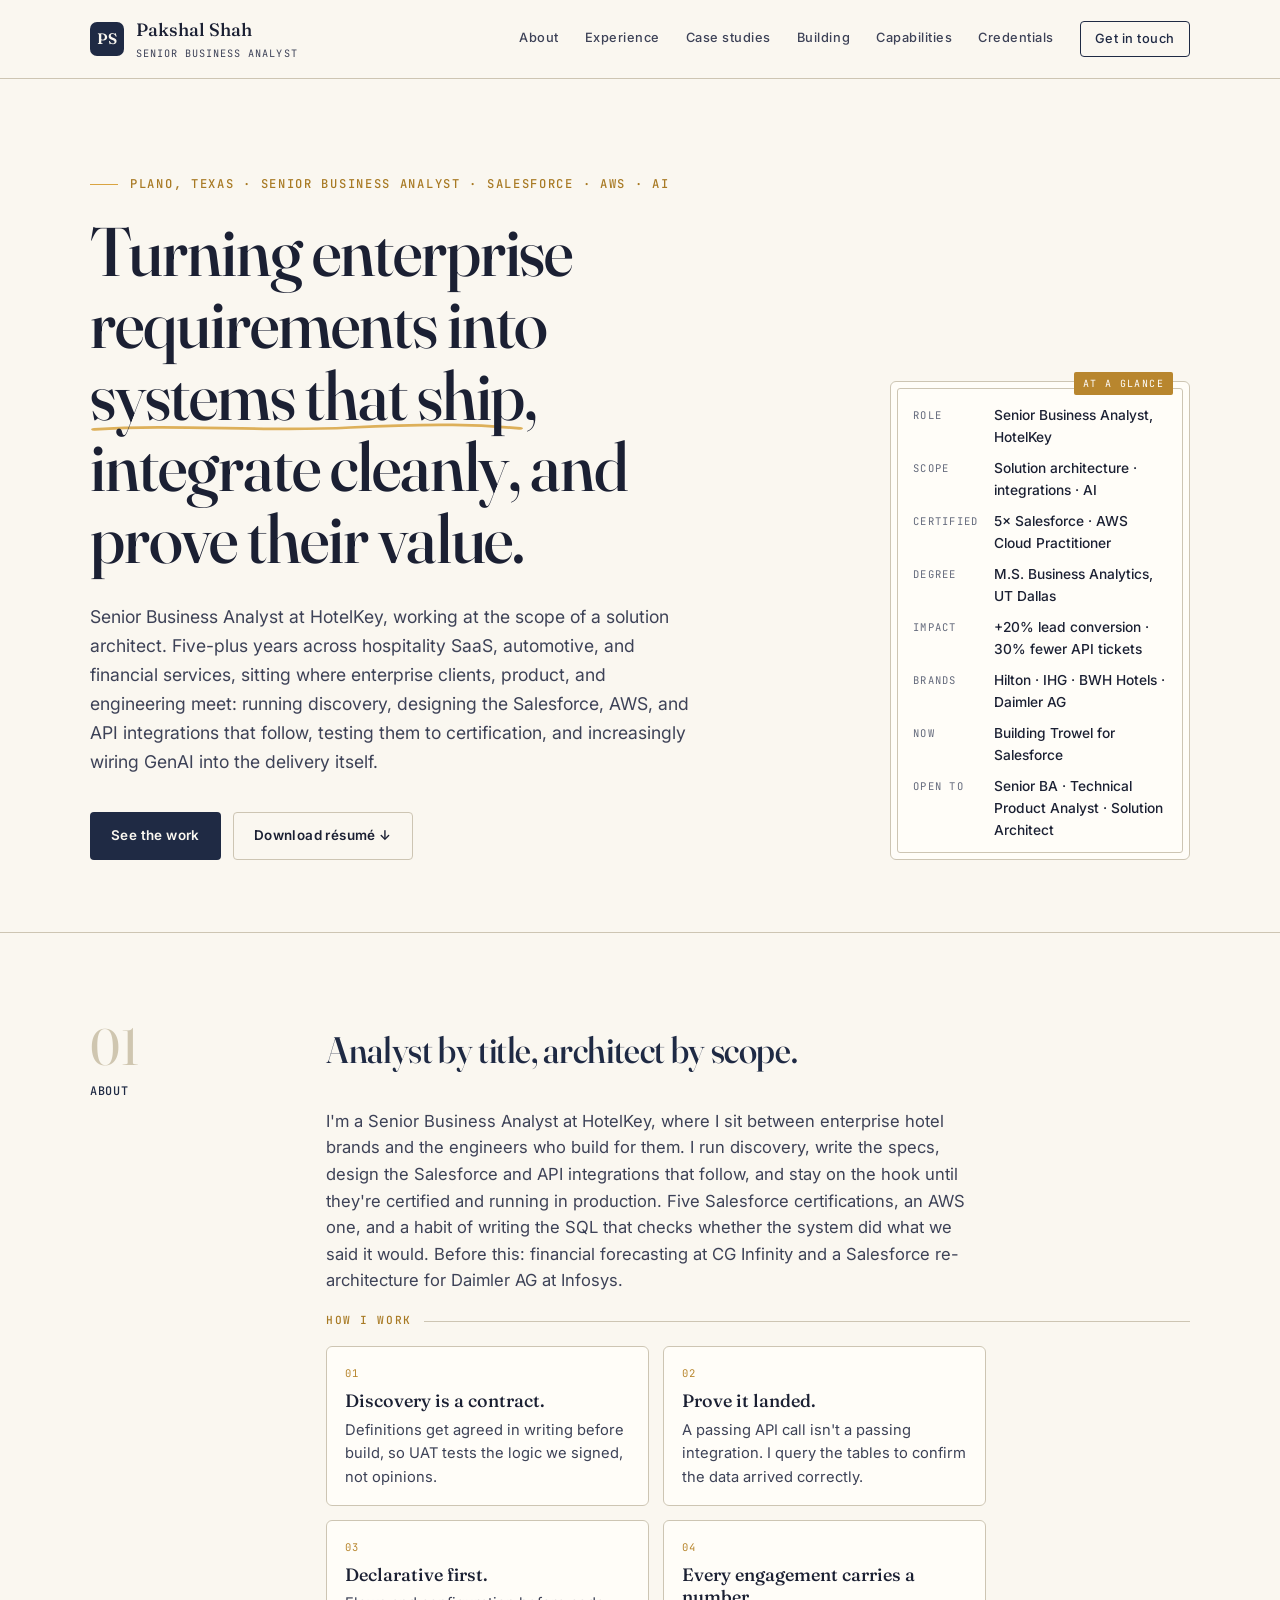
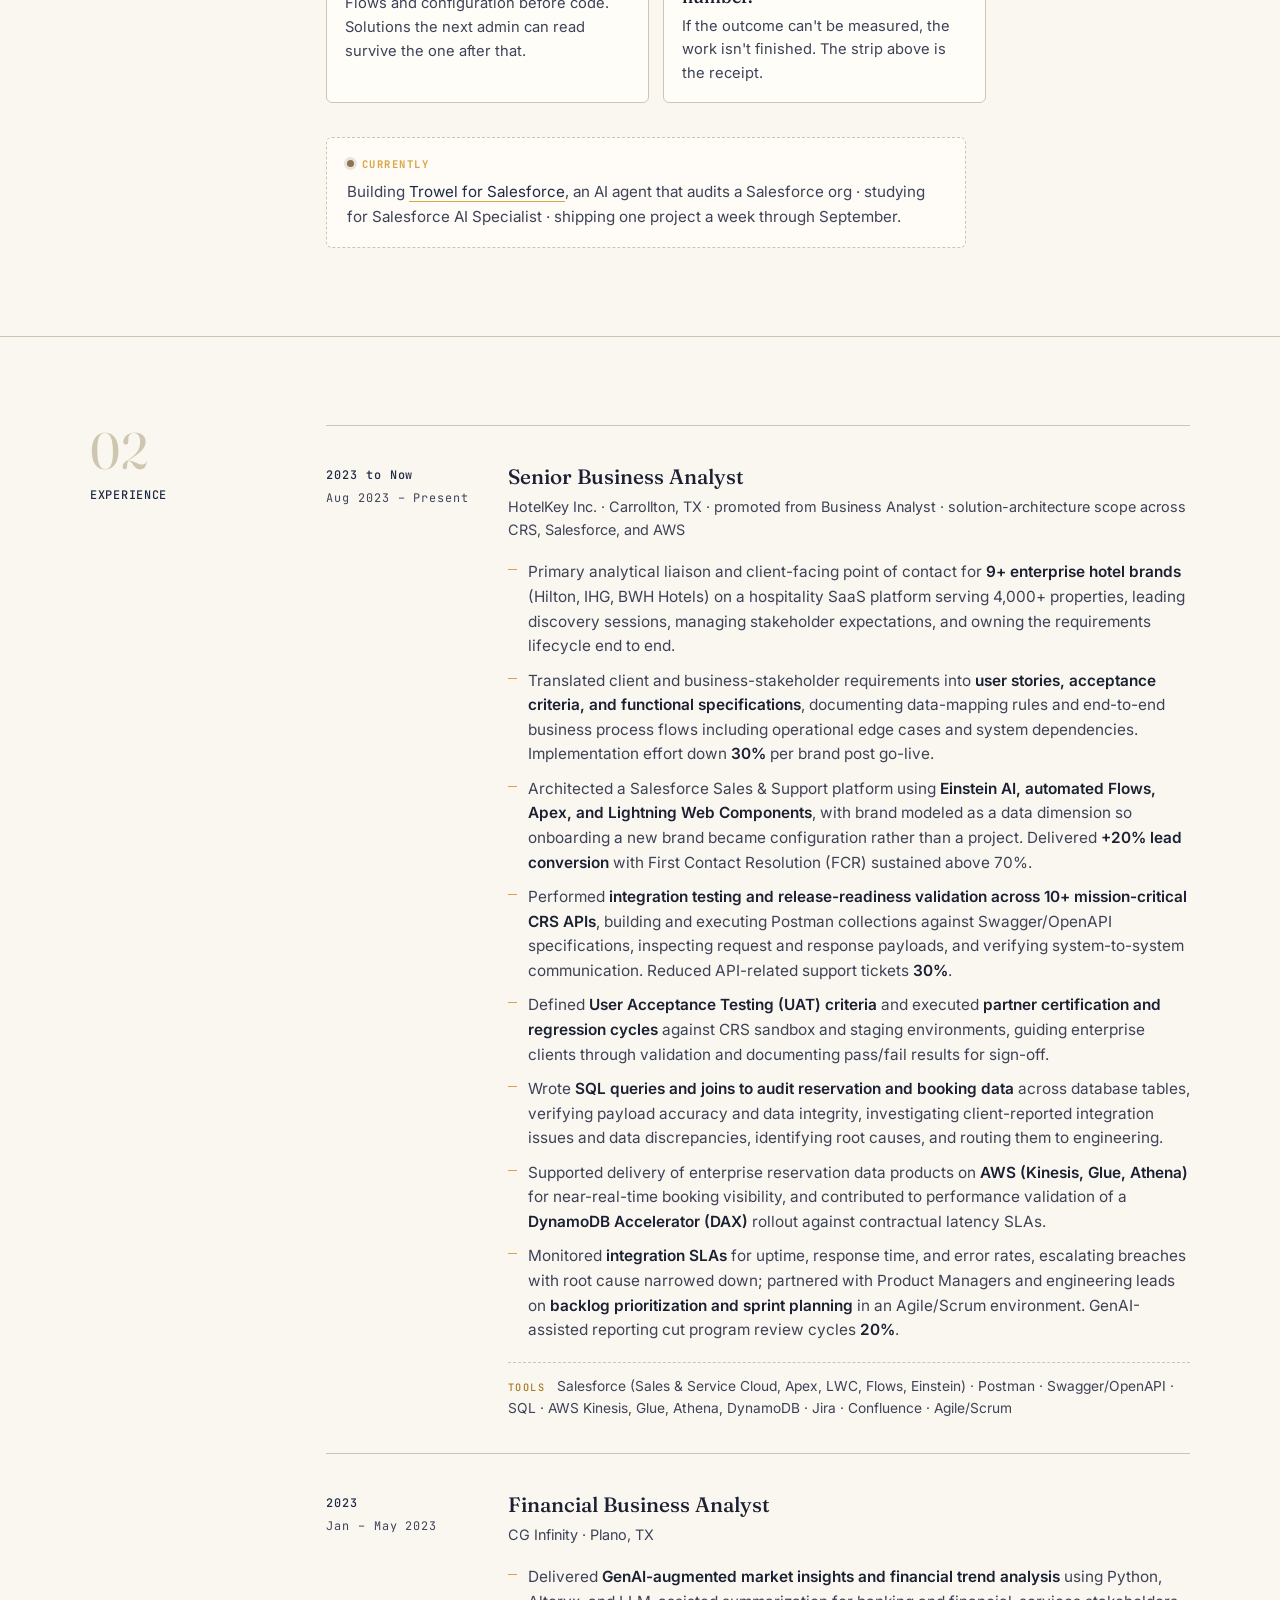
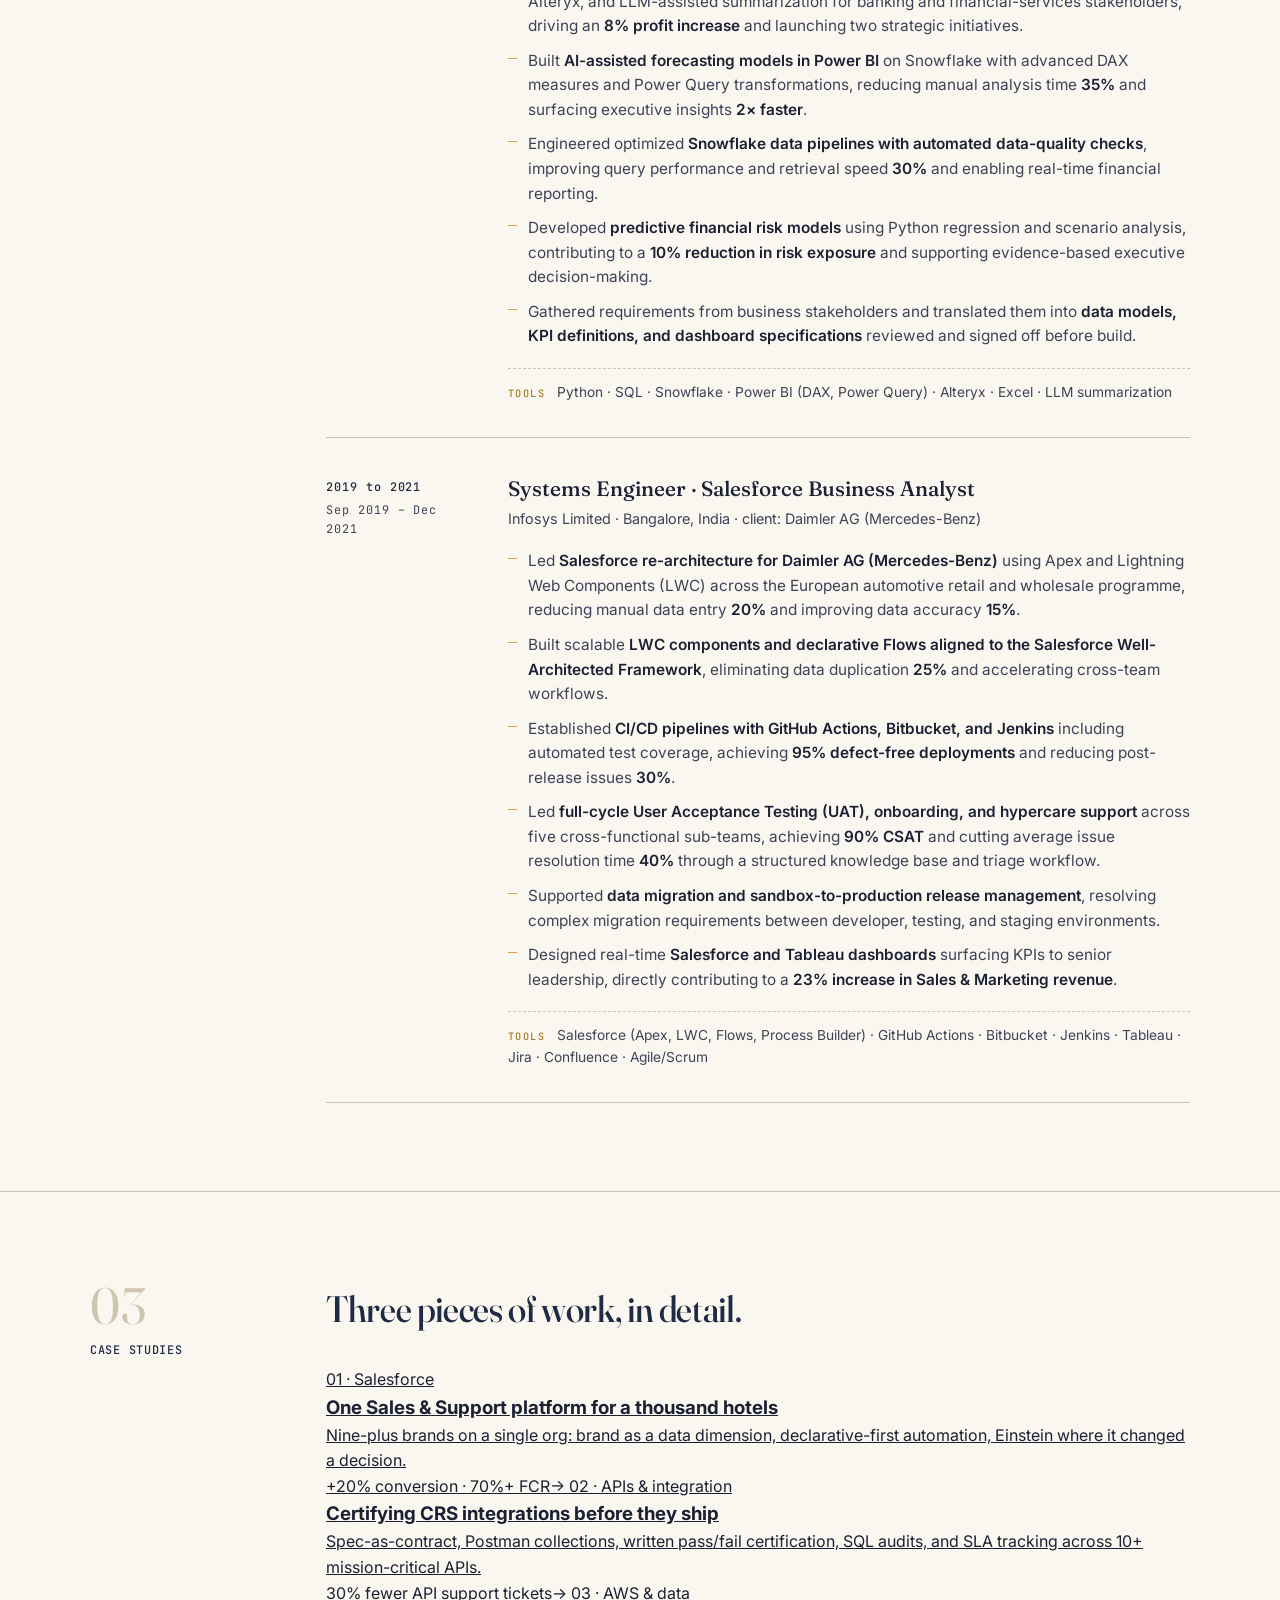
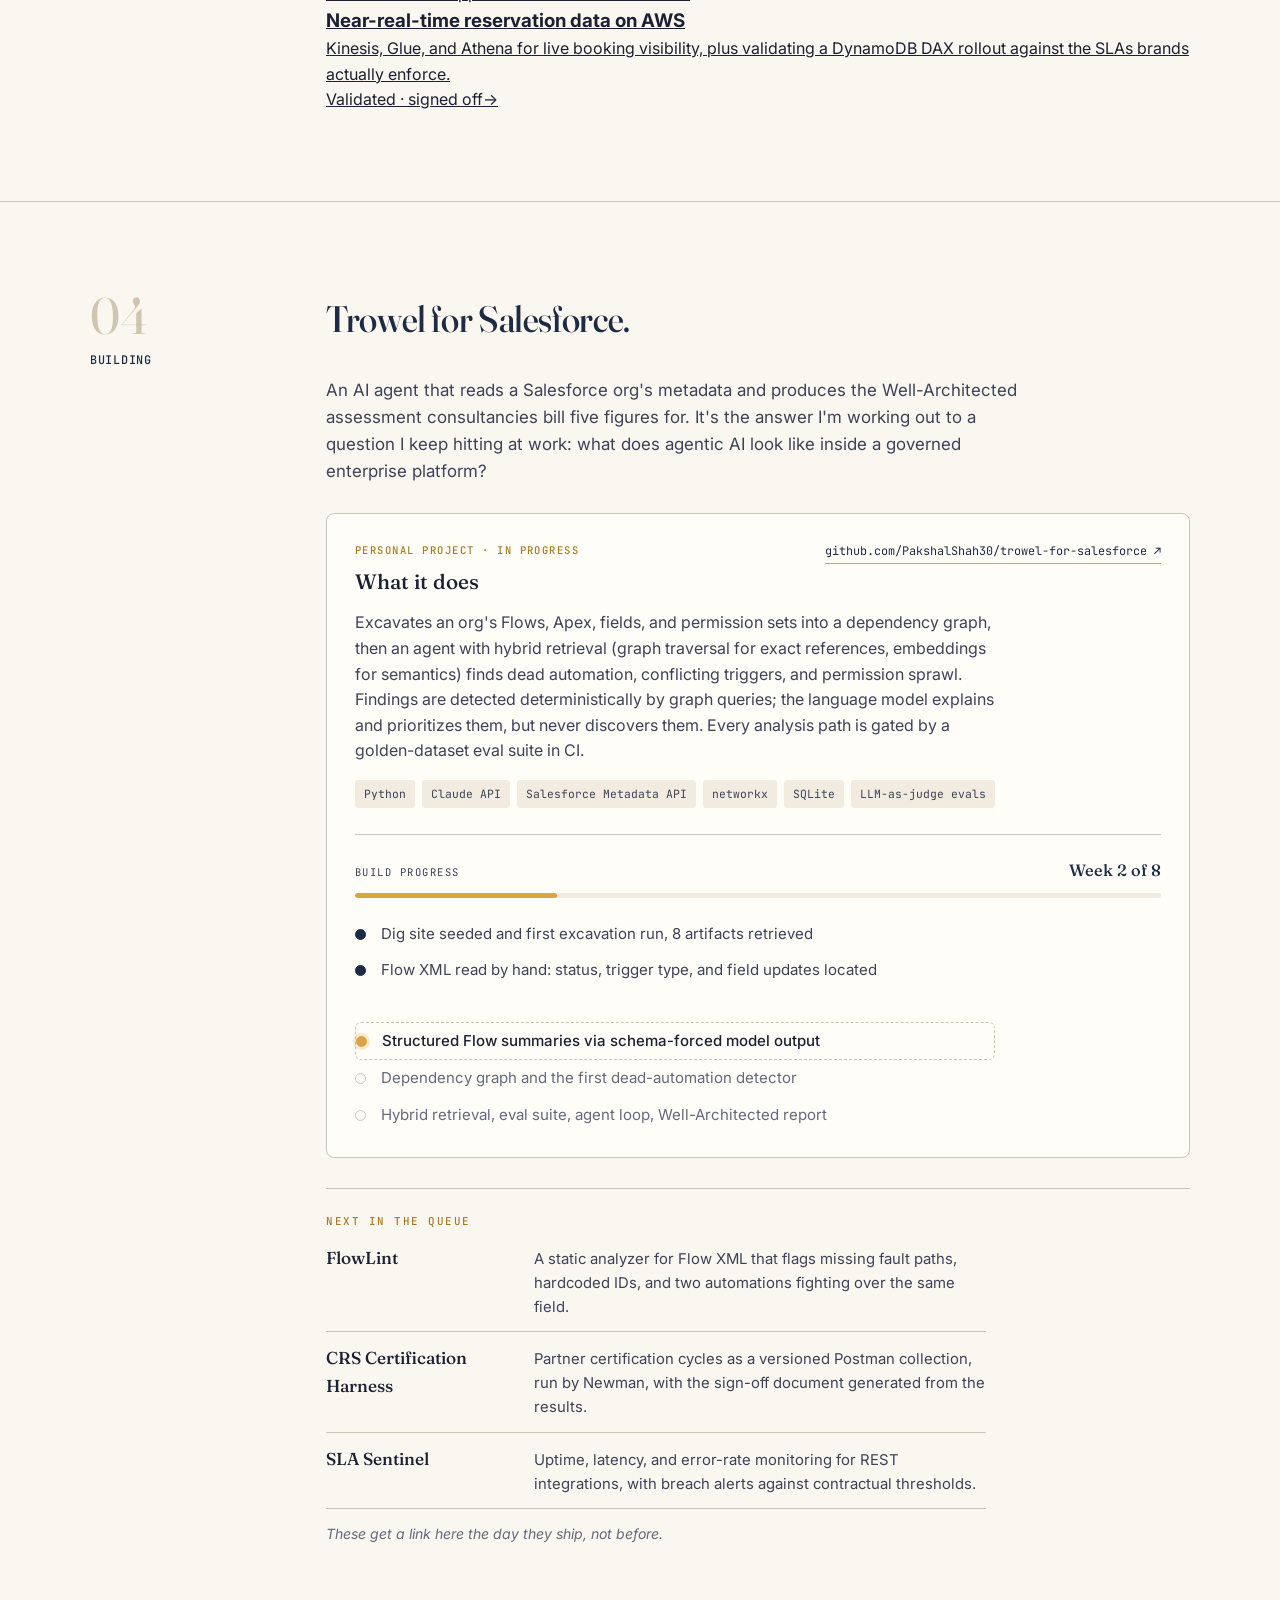
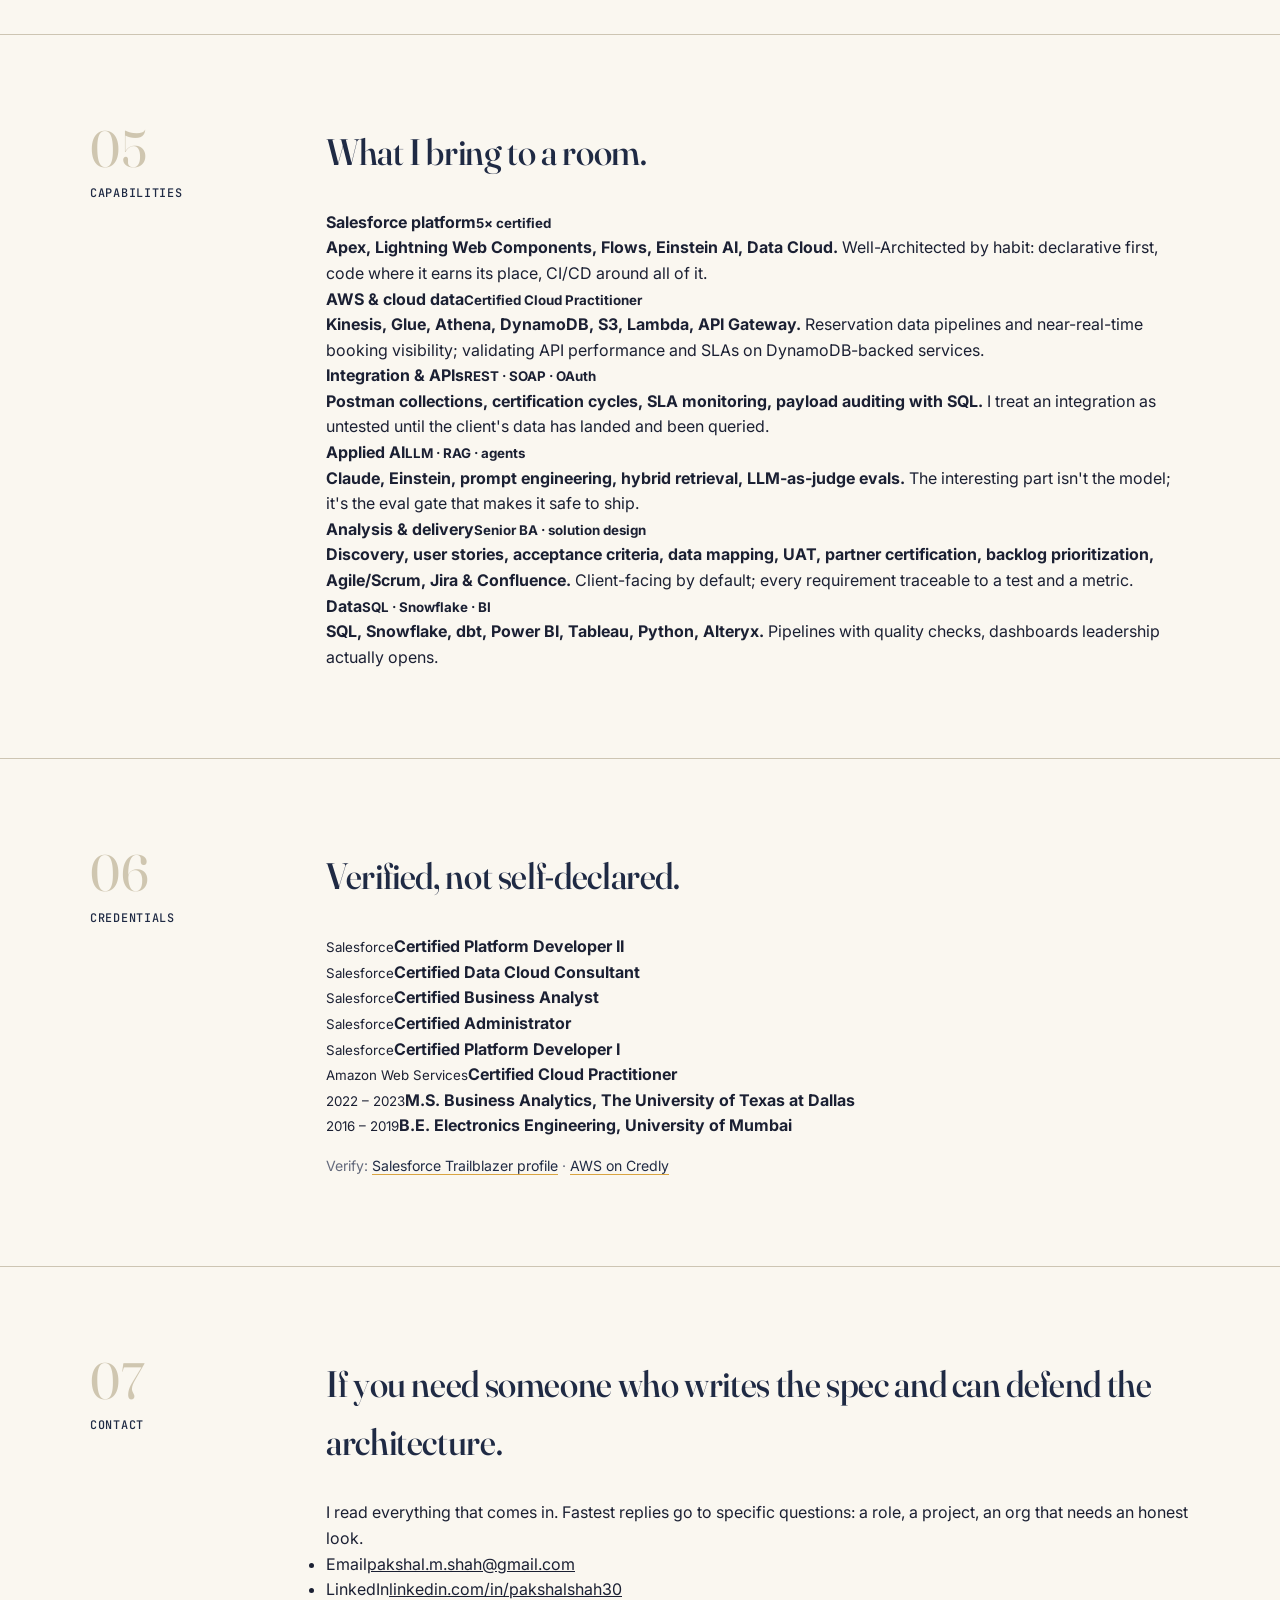
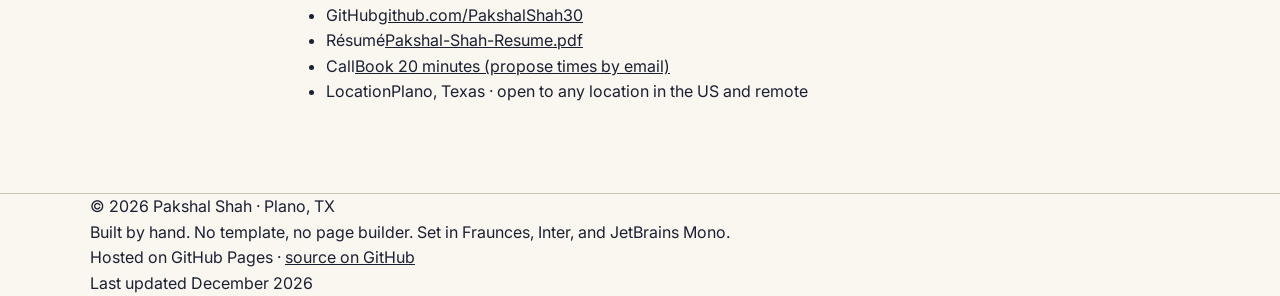
==== commit 84b2cfed: "Expand experience bullets, add tools lines" ====
--- a/index.html
+++ b/index.html
@@ -131,6 +131,8 @@
   .job li{position:relative;padding:5px 0 5px 20px;color:var(--ink-2);font-size:.96rem}
   .job li::before{content:"";position:absolute;left:0;top:14px;width:9px;height:1px;background:var(--brass)}
   .job li b{color:var(--ink);font-weight:600}
+  .job .tools{margin-top:14px;padding-top:12px;border-top:1px dashed var(--rule);font-size:.86rem;color:var(--ink-2);line-height:1.6}
+  .job .tools span{font-family:var(--mono);font-size:.64rem;letter-spacing:.14em;text-transform:uppercase;color:#a87a24;font-weight:500;margin-right:8px}
   @media(max-width:860px){.job{grid-template-columns:1fr;gap:8px}}
 
   /* Featured project */
@@ -255,45 +257,59 @@
   <div class="page row">
     <div class="rail"><span class="num">02</span><span class="lbl">Experience</span></div>
     <div class="xp">
+
       <div class="job rv">
         <div class="when"><b>2023 to Now</b>Aug 2023 – Present</div>
         <div>
           <h3>Senior Business Analyst</h3>
           <div class="co">HotelKey Inc. · Carrollton, TX · promoted from Business Analyst · solution-architecture scope across CRS, Salesforce, and AWS</div>
           <ul>
-            <li>Primary analytical liaison for <b>9+ enterprise hotel brands</b> (Hilton, IHG) on a platform serving 4,000+ properties, covering discovery, data mapping, user stories, and functional specs. Implementation effort down <b>30%</b> post-go-live.</li>
-            <li>Architected a Salesforce Sales &amp; Support platform on Einstein AI and automated Flows, delivering <b>+20% lead conversion</b> with First Contact Resolution held above 70%.</li>
-            <li>Integration testing and release-readiness across <b>10+ mission-critical CRS APIs</b> with Postman collections and Swagger/OpenAPI specs, resulting in <b>30% fewer API support tickets</b>.</li>
-            <li>Supported delivery of enterprise reservation data products on <b>AWS (Kinesis, Glue, Athena)</b>, validating near-real-time booking data with Athena and SQL; contributed to performance validation of a DynamoDB Accelerator (DAX) rollout against enterprise SLAs.</li>
-            <li>SQL audits of reservation and booking data to resolve client-reported discrepancies; UAT and partner certification cycles against CRS sandbox environments.</li>
-            <li>Tracked integration SLAs (uptime, latency, error rates) and drove root-cause resolution; GenAI reporting cut program review cycles <b>20%</b>.</li>
+            <li>Primary analytical liaison and client-facing point of contact for <b>9+ enterprise hotel brands</b> (Hilton, IHG, BWH Hotels) on a hospitality SaaS platform serving 4,000+ properties, leading discovery sessions, managing stakeholder expectations, and owning the requirements lifecycle end to end.</li>
+            <li>Translated client and business-stakeholder requirements into <b>user stories, acceptance criteria, and functional specifications</b>, documenting data-mapping rules and end-to-end business process flows including operational edge cases and system dependencies. Implementation effort down <b>30%</b> per brand post go-live.</li>
+            <li>Architected a Salesforce Sales &amp; Support platform using <b>Einstein AI, automated Flows, Apex, and Lightning Web Components</b>, with brand modeled as a data dimension so onboarding a new brand became configuration rather than a project. Delivered <b>+20% lead conversion</b> with First Contact Resolution (FCR) sustained above 70%.</li>
+            <li>Performed <b>integration testing and release-readiness validation across 10+ mission-critical CRS APIs</b>, building and executing Postman collections against Swagger/OpenAPI specifications, inspecting request and response payloads, and verifying system-to-system communication. Reduced API-related support tickets <b>30%</b>.</li>
+            <li>Defined <b>User Acceptance Testing (UAT) criteria</b> and executed <b>partner certification and regression cycles</b> against CRS sandbox and staging environments, guiding enterprise clients through validation and documenting pass/fail results for sign-off.</li>
+            <li>Wrote <b>SQL queries and joins to audit reservation and booking data</b> across database tables, verifying payload accuracy and data integrity, investigating client-reported integration issues and data discrepancies, identifying root causes, and routing them to engineering.</li>
+            <li>Supported delivery of enterprise reservation data products on <b>AWS (Kinesis, Glue, Athena)</b> for near-real-time booking visibility, and contributed to performance validation of a <b>DynamoDB Accelerator (DAX)</b> rollout against contractual latency SLAs.</li>
+            <li>Monitored <b>integration SLAs</b> for uptime, response time, and error rates, escalating breaches with root cause narrowed down; partnered with Product Managers and engineering leads on <b>backlog prioritization and sprint planning</b> in an Agile/Scrum environment. GenAI-assisted reporting cut program review cycles <b>20%</b>.</li>
           </ul>
-        </div>
-      </div>
+          <p class="tools"><span>Tools</span> Salesforce (Sales &amp; Service Cloud, Apex, LWC, Flows, Einstein) · Postman · Swagger/OpenAPI · SQL · AWS Kinesis, Glue, Athena, DynamoDB · Jira · Confluence · Agile/Scrum</p>
+        </div>
+      </div>
+
       <div class="job rv">
         <div class="when"><b>2023</b>Jan – May 2023</div>
         <div>
           <h3>Financial Business Analyst</h3>
           <div class="co">CG Infinity · Plano, TX</div>
           <ul>
-            <li>GenAI-augmented market insights with Python, Alteryx, and LLM summarization, driving <b>+8% profit</b> and two strategic initiatives launched.</li>
-            <li>AI-assisted forecasting in Power BI on Snowflake, cutting manual analysis time <b>35%</b> and surfacing executive insights 2× faster.</li>
-            <li>Snowflake pipelines with automated data-quality checks for <b>+30% query performance</b>; predictive risk models cut exposure <b>10%</b>.</li>
+            <li>Delivered <b>GenAI-augmented market insights and financial trend analysis</b> using Python, Alteryx, and LLM-assisted summarization for banking and financial-services stakeholders, driving an <b>8% profit increase</b> and launching two strategic initiatives.</li>
+            <li>Built <b>AI-assisted forecasting models in Power BI</b> on Snowflake with advanced DAX measures and Power Query transformations, reducing manual analysis time <b>35%</b> and surfacing executive insights <b>2× faster</b>.</li>
+            <li>Engineered optimized <b>Snowflake data pipelines with automated data-quality checks</b>, improving query performance and retrieval speed <b>30%</b> and enabling real-time financial reporting.</li>
+            <li>Developed <b>predictive financial risk models</b> using Python regression and scenario analysis, contributing to a <b>10% reduction in risk exposure</b> and supporting evidence-based executive decision-making.</li>
+            <li>Gathered requirements from business stakeholders and translated them into <b>data models, KPI definitions, and dashboard specifications</b> reviewed and signed off before build.</li>
           </ul>
-        </div>
-      </div>
+          <p class="tools"><span>Tools</span> Python · SQL · Snowflake · Power BI (DAX, Power Query) · Alteryx · Excel · LLM summarization</p>
+        </div>
+      </div>
+
       <div class="job rv">
         <div class="when"><b>2019 to 2021</b>Sep 2019 – Dec 2021</div>
         <div>
           <h3>Systems Engineer · Salesforce Business Analyst</h3>
-          <div class="co">Infosys Limited · Bangalore, India · client: Daimler AG</div>
+          <div class="co">Infosys Limited · Bangalore, India · client: Daimler AG (Mercedes-Benz)</div>
           <ul>
-            <li>Led Salesforce re-architecture for <b>Daimler AG (Mercedes-Benz)</b> with Apex and LWC, reducing manual entry 20% and improving data accuracy 15%.</li>
-            <li>Established CI/CD with GitHub Actions, Bitbucket, and Jenkins, achieving <b>95% defect-free deployments</b> with post-release issues down 30%.</li>
-            <li>Led full-cycle UAT, onboarding, and hypercare to <b>90% CSAT</b> with resolution time cut 40%; executive dashboards tied to a <b>23% revenue increase</b>.</li>
+            <li>Led <b>Salesforce re-architecture for Daimler AG (Mercedes-Benz)</b> using Apex and Lightning Web Components (LWC) across the European automotive retail and wholesale programme, reducing manual data entry <b>20%</b> and improving data accuracy <b>15%</b>.</li>
+            <li>Built scalable <b>LWC components and declarative Flows aligned to the Salesforce Well-Architected Framework</b>, eliminating data duplication <b>25%</b> and accelerating cross-team workflows.</li>
+            <li>Established <b>CI/CD pipelines with GitHub Actions, Bitbucket, and Jenkins</b> including automated test coverage, achieving <b>95% defect-free deployments</b> and reducing post-release issues <b>30%</b>.</li>
+            <li>Led <b>full-cycle User Acceptance Testing (UAT), onboarding, and hypercare support</b> across five cross-functional sub-teams, achieving <b>90% CSAT</b> and cutting average issue resolution time <b>40%</b> through a structured knowledge base and triage workflow.</li>
+            <li>Supported <b>data migration and sandbox-to-production release management</b>, resolving complex migration requirements between developer, testing, and staging environments.</li>
+            <li>Designed real-time <b>Salesforce and Tableau dashboards</b> surfacing KPIs to senior leadership, directly contributing to a <b>23% increase in Sales &amp; Marketing revenue</b>.</li>
           </ul>
-        </div>
-      </div>
+          <p class="tools"><span>Tools</span> Salesforce (Apex, LWC, Flows, Process Builder) · GitHub Actions · Bitbucket · Jenkins · Tableau · Jira · Confluence · Agile/Scrum</p>
+        </div>
+      </div>
+
     </div>
   </div>
 </section>
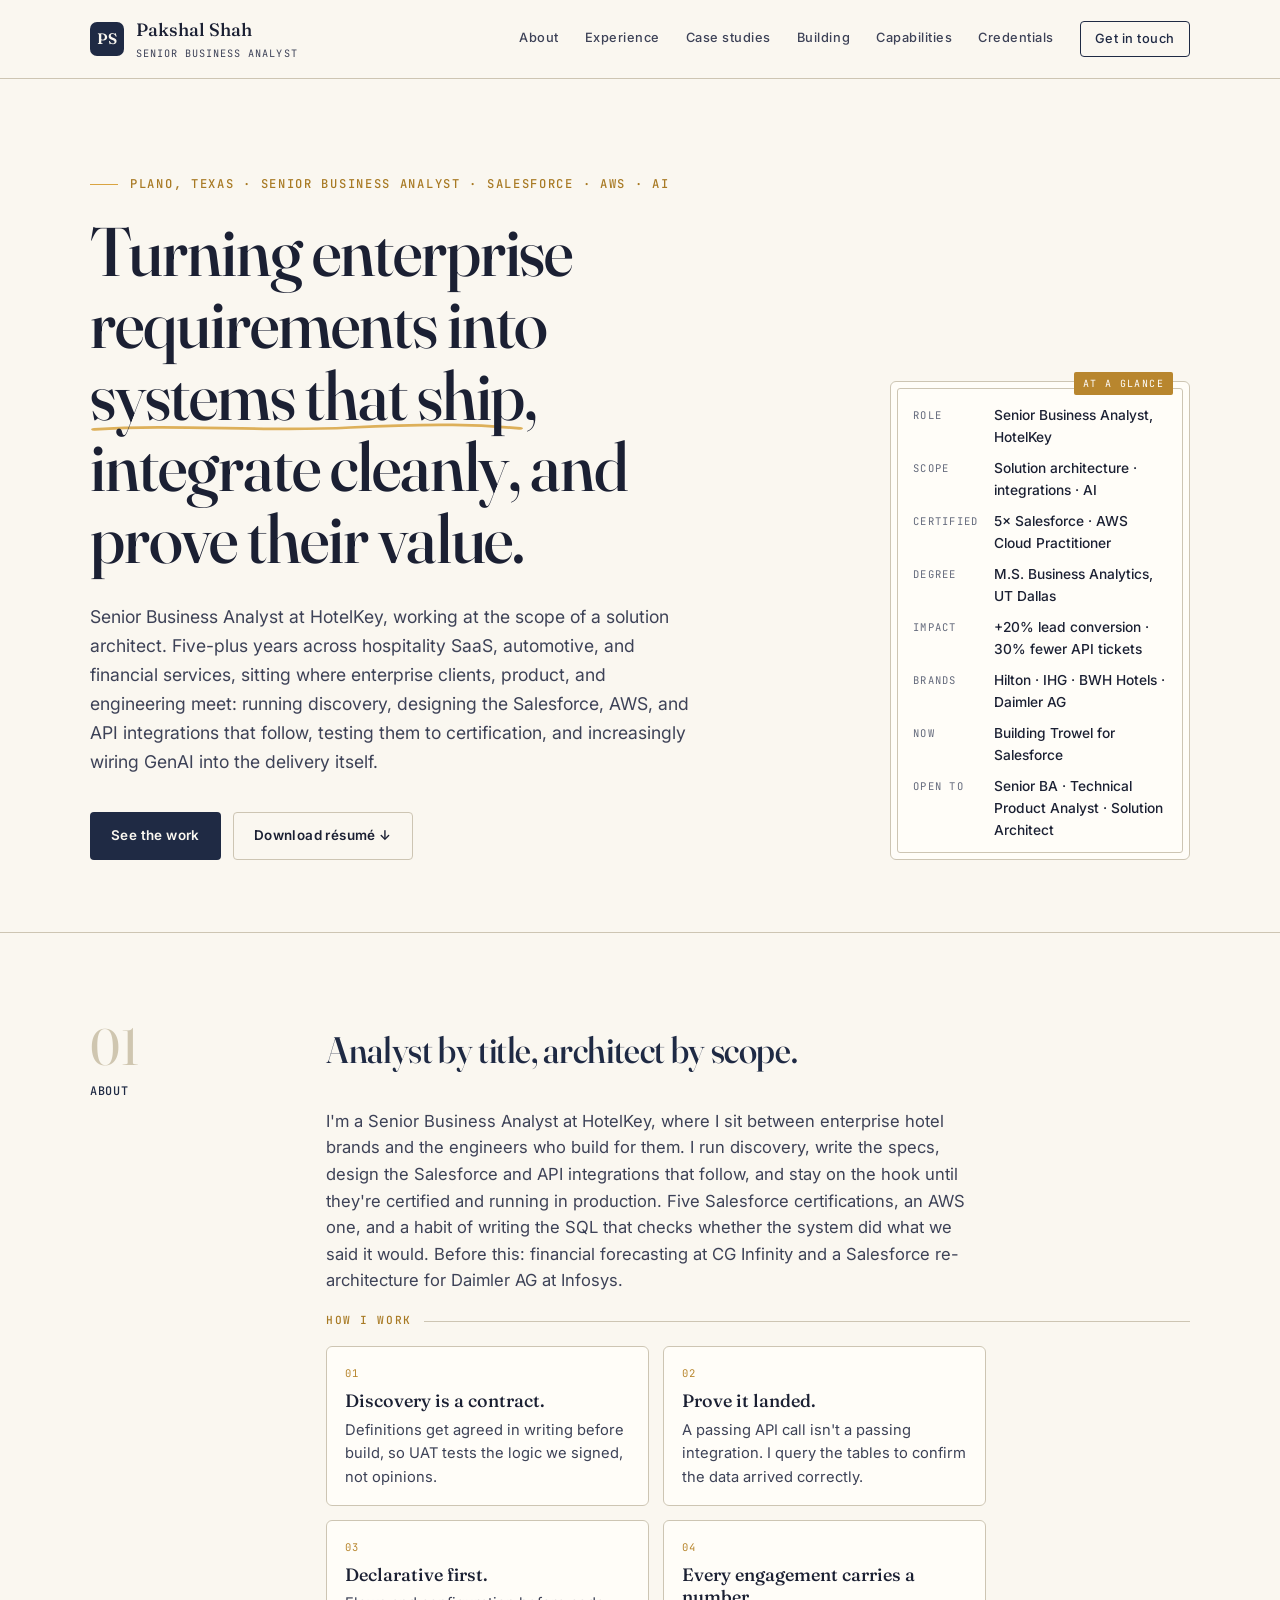
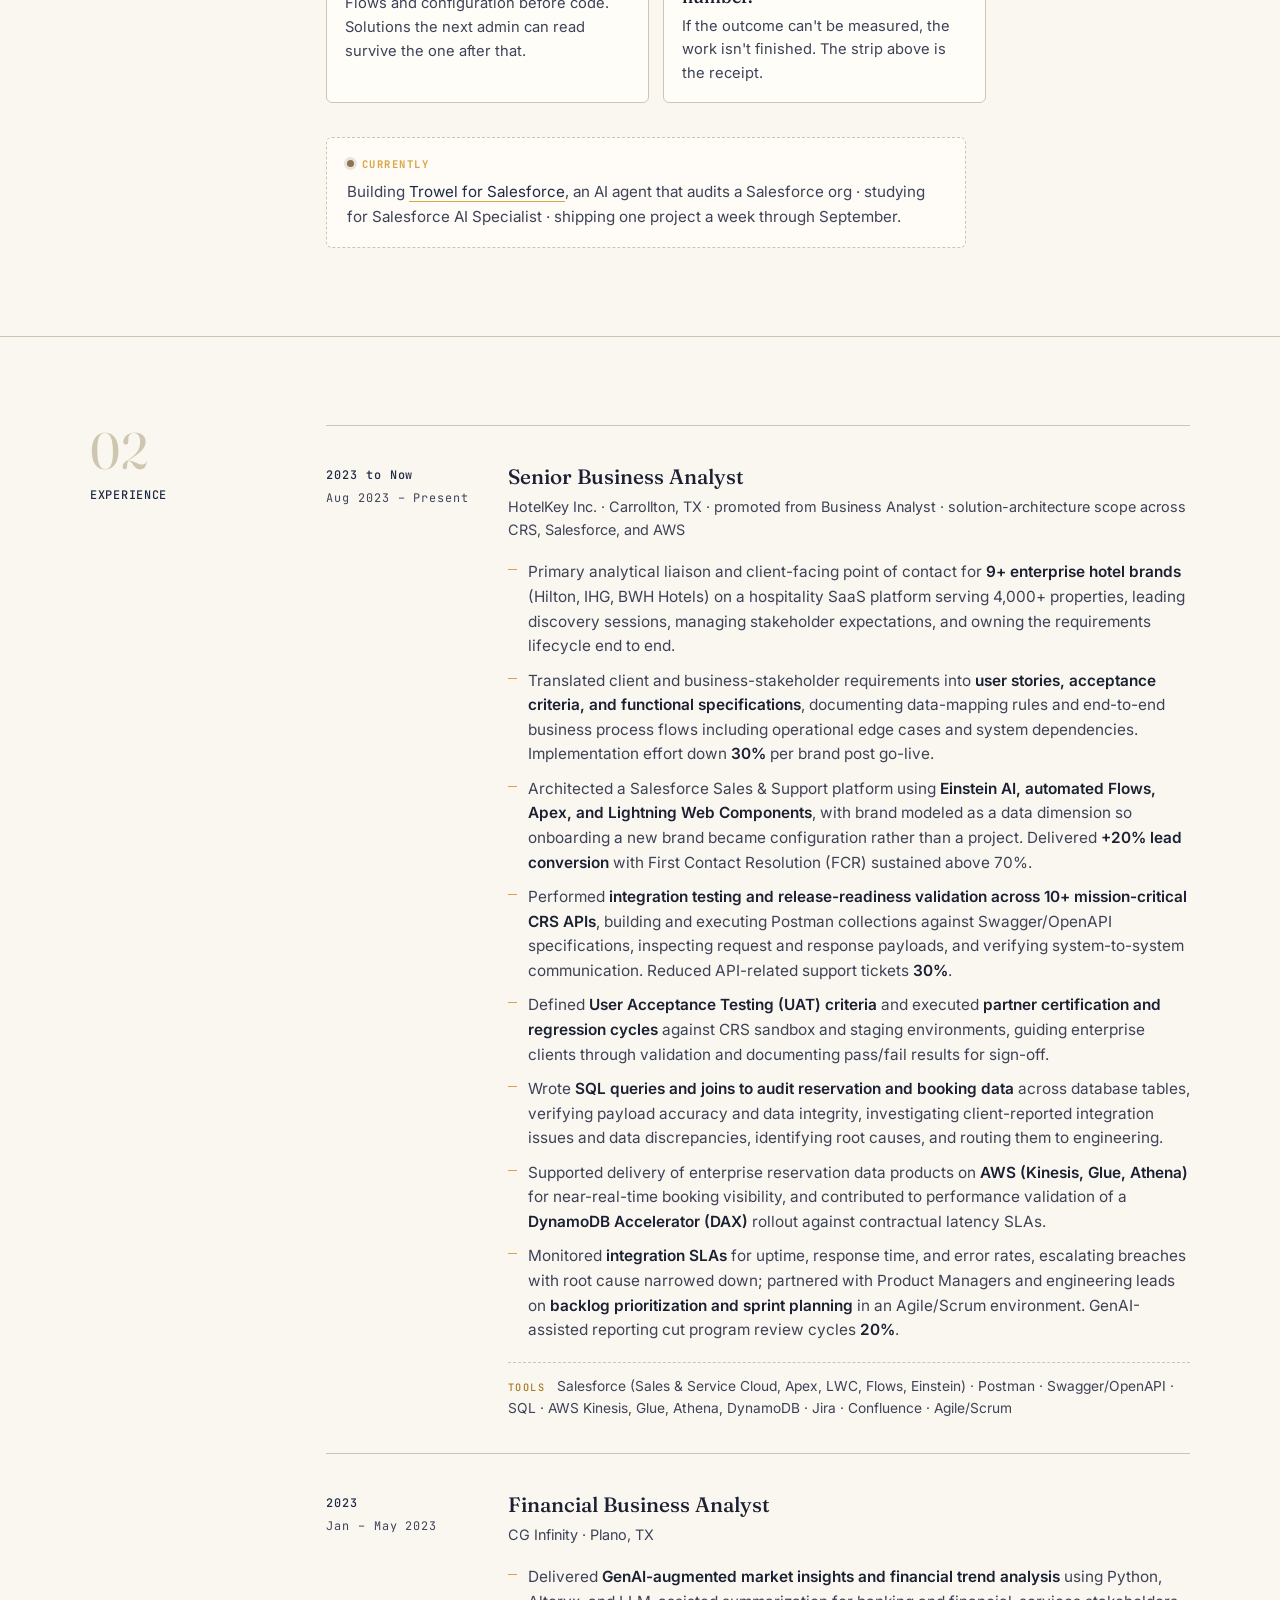
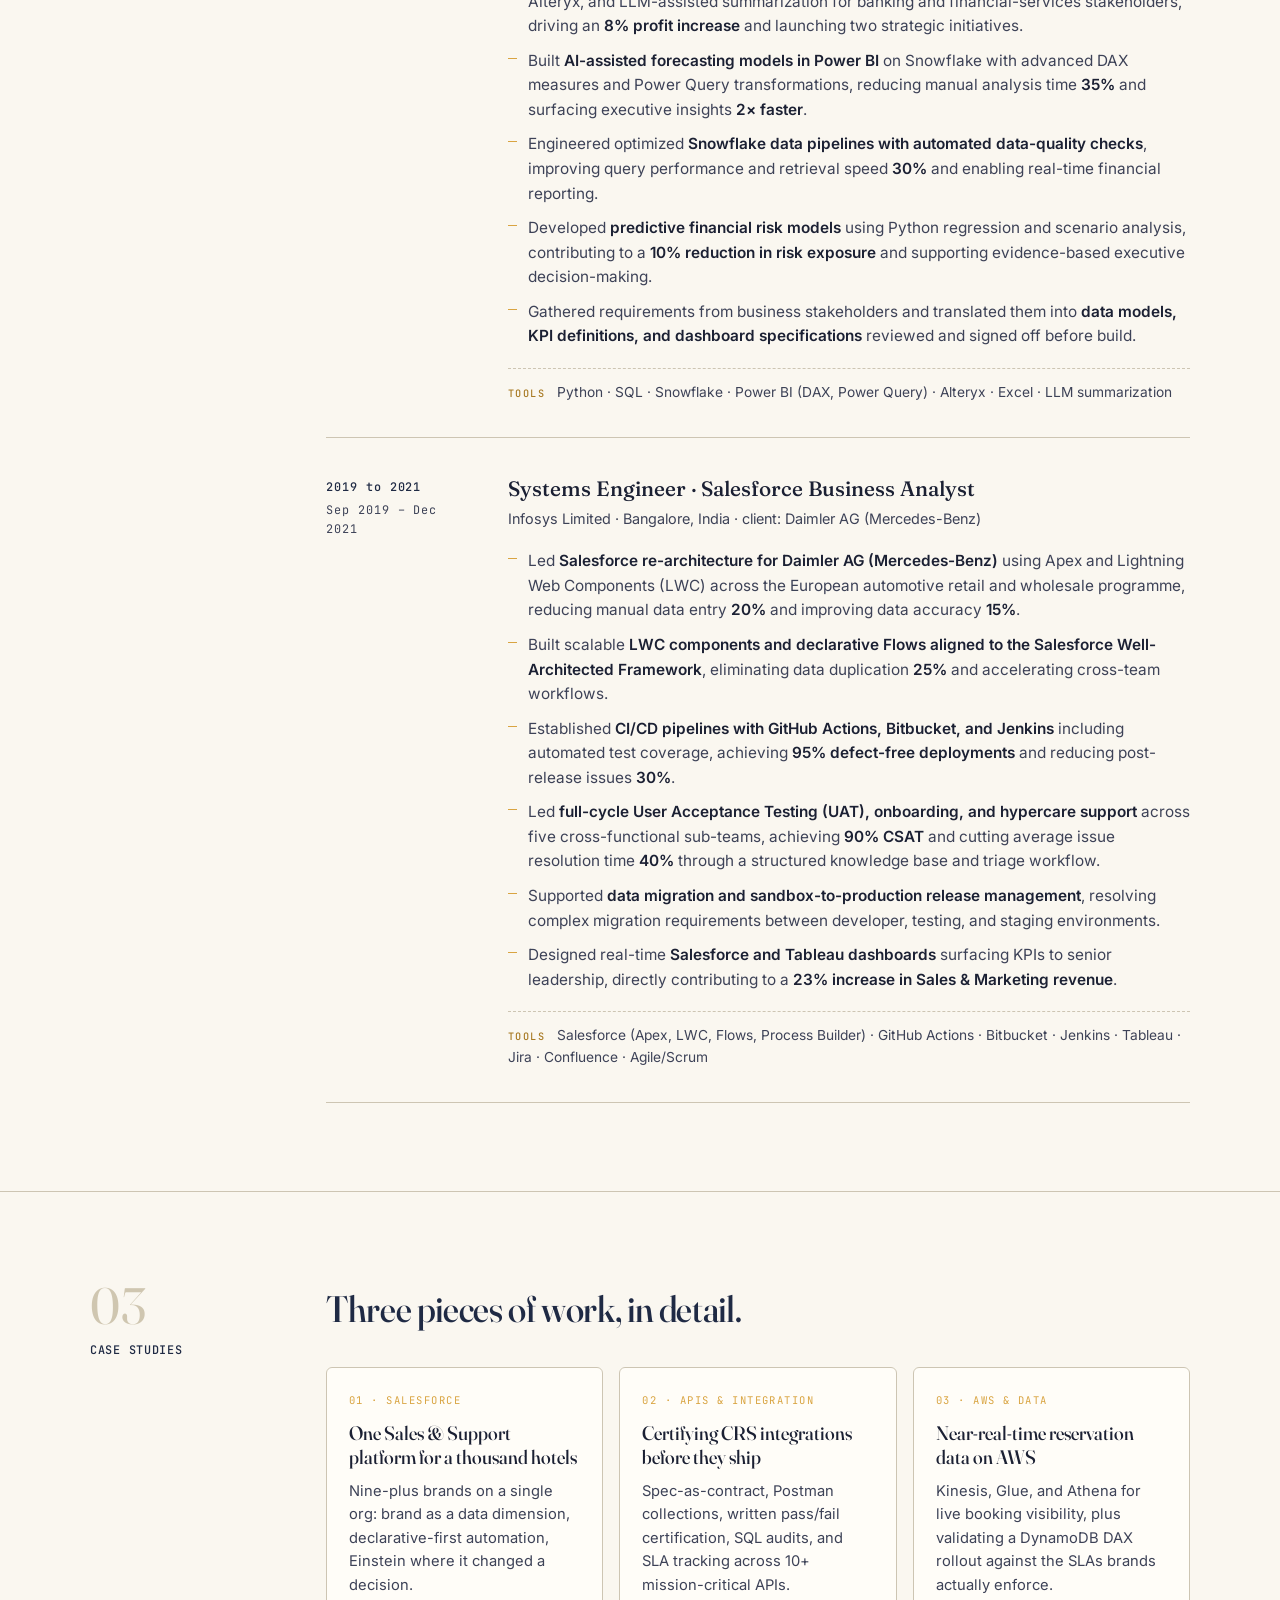
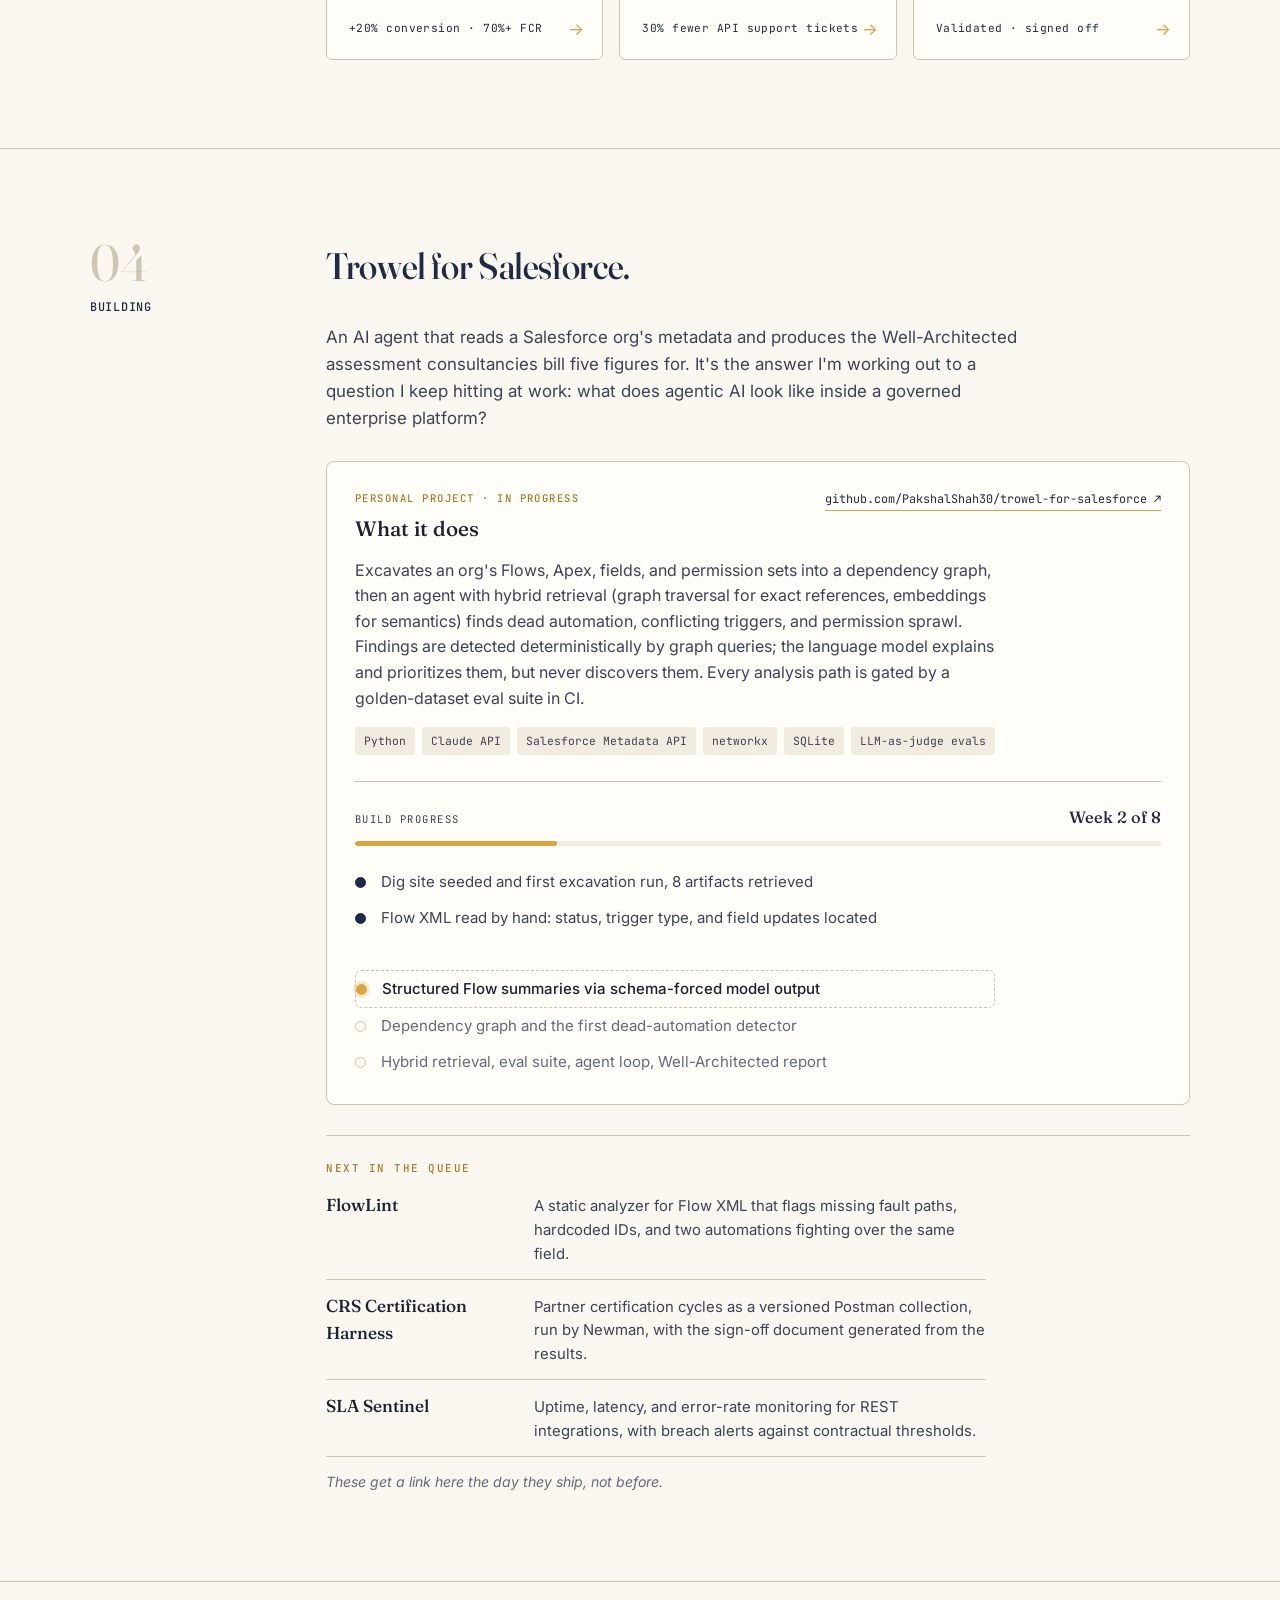
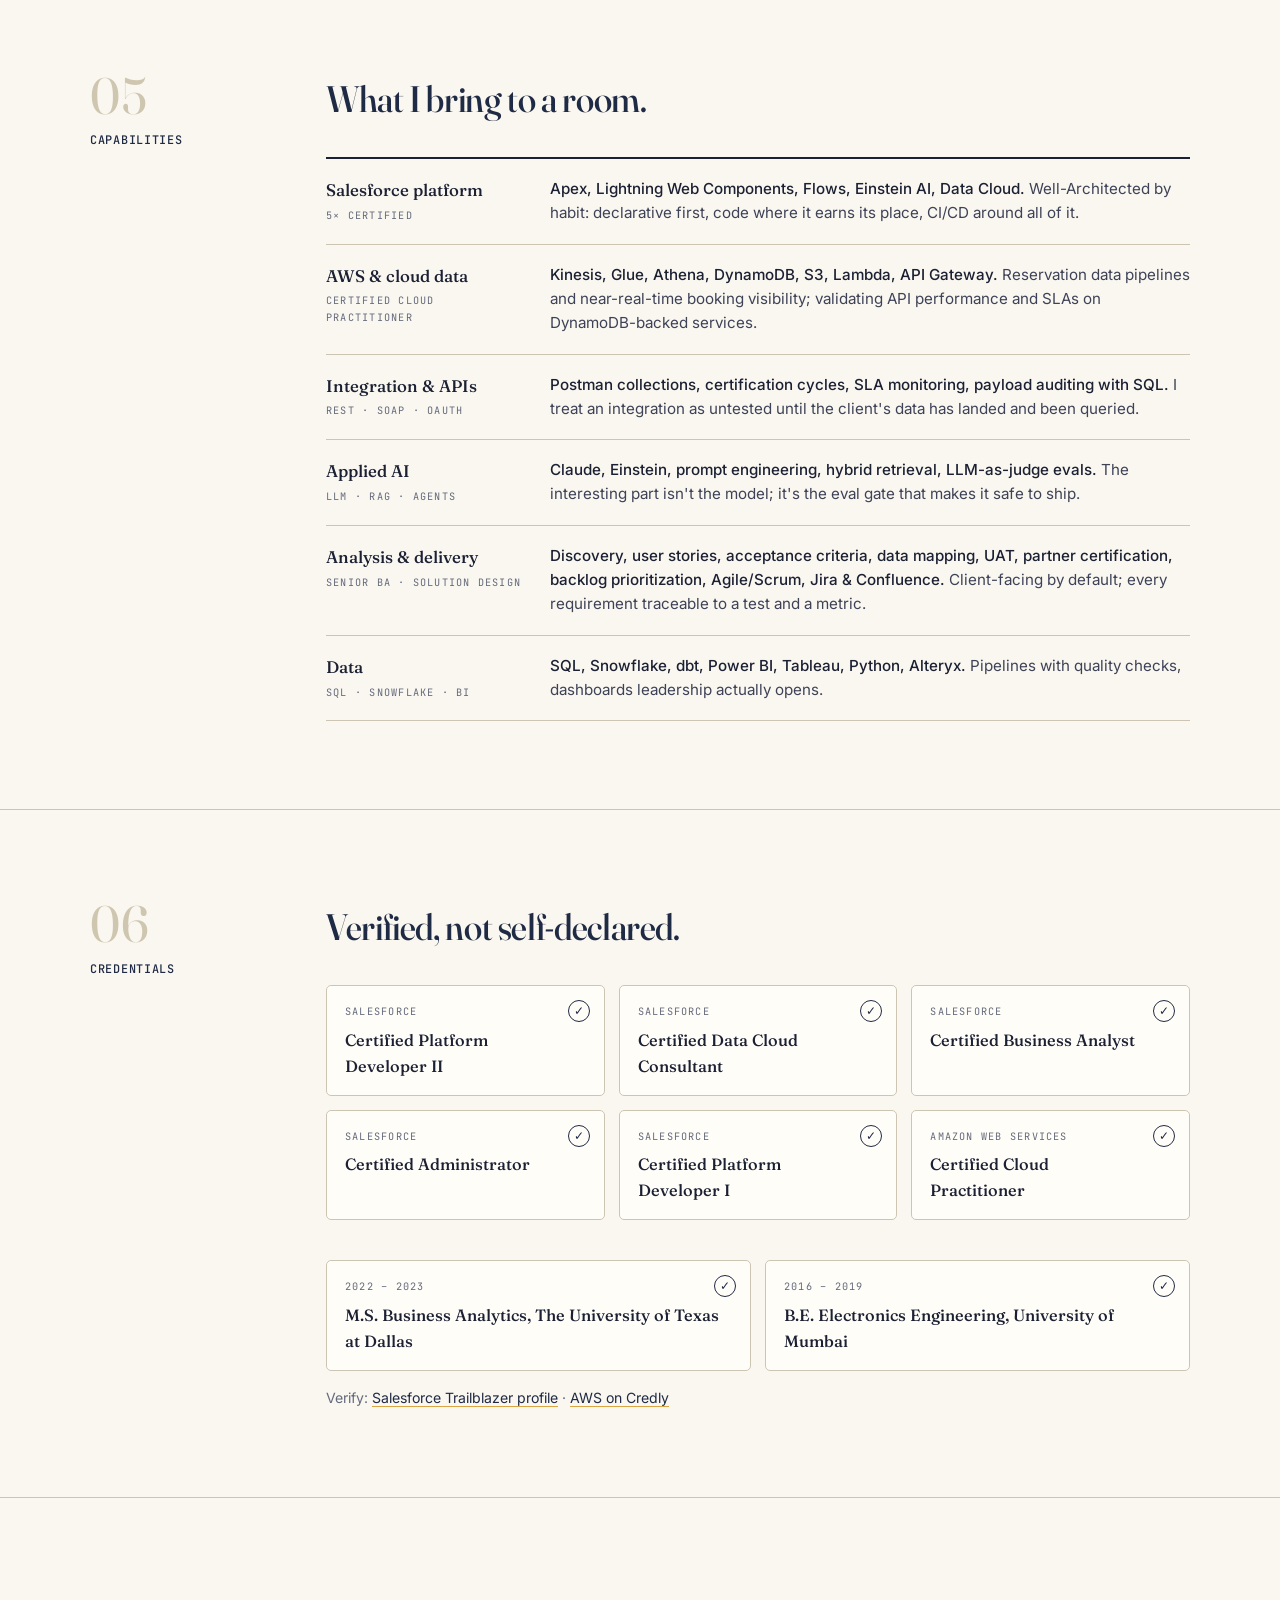
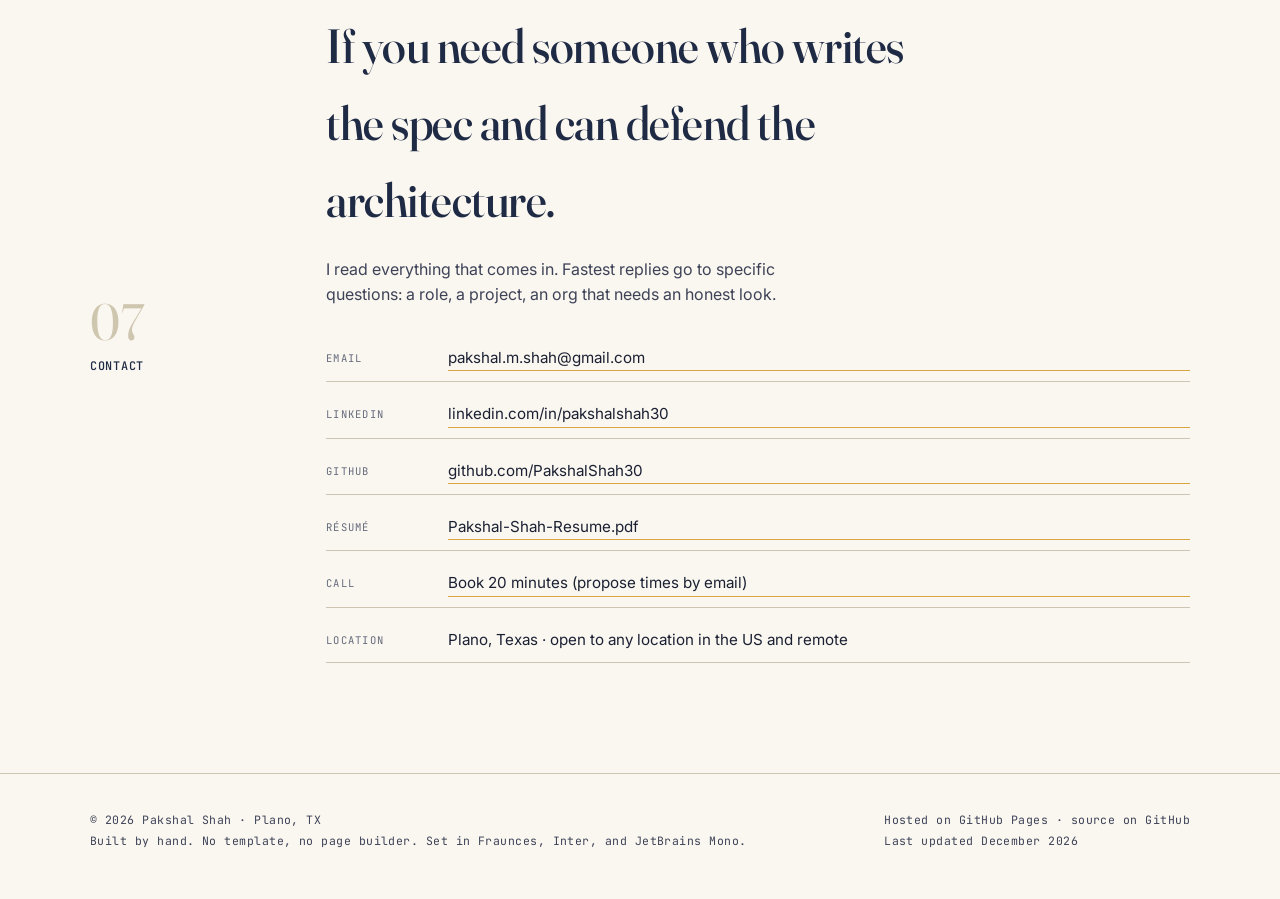
==== commit 0b968087: "Restore case study, capabilities, credentials, contact styles" ====
--- a/index.html
+++ b/index.html
@@ -170,6 +170,49 @@
   .next-note{margin-top:14px;font-size:.88rem;color:var(--ink-3);font-style:italic}
   @media(max-width:700px){.next-up li{grid-template-columns:1fr;gap:4px}}
 
+  /* Capabilities matrix */
+  .matrix{border-top:2px solid var(--ink)}
+  .mrow{display:grid;grid-template-columns:200px 1fr;gap:24px;padding:18px 0;border-bottom:1px solid var(--rule)}
+  .mrow h4{font-family:var(--serif);font-weight:500;font-size:1.05rem}
+  .mrow h4 small{display:block;font-family:var(--mono);font-size:.64rem;letter-spacing:.12em;text-transform:uppercase;color:var(--ink-3);font-weight:400;margin-top:4px}
+  .mrow p{color:var(--ink-2);font-size:.95rem}
+  .mrow p b{color:var(--ink);font-weight:500}
+  @media(max-width:860px){.mrow{grid-template-columns:1fr;gap:6px}}
+
+  /* Credentials */
+  .creds{display:grid;grid-template-columns:repeat(3,1fr);gap:14px}
+  .cred{border:1px solid var(--rule);background:#fffdf8;border-radius:5px;padding:18px 18px 16px;position:relative}
+  .cred::after{content:"✓";position:absolute;top:14px;right:14px;font-family:var(--mono);font-size:.72rem;color:var(--green);border:1px solid var(--green);width:20px;height:20px;border-radius:50%;display:grid;place-items:center}
+  .cred small{font-family:var(--mono);font-size:.64rem;letter-spacing:.12em;text-transform:uppercase;color:var(--ink-3);display:block;margin-bottom:6px}
+  .cred b{font-family:var(--serif);font-weight:500;font-size:1.02rem;display:block;padding-right:28px}
+  .edu{margin-top:40px;display:grid;grid-template-columns:repeat(2,1fr);gap:14px}
+  @media(max-width:860px){.creds,.edu{grid-template-columns:1fr}}
+
+  /* Contact */
+  .contact{padding:110px 0;border-bottom:none}
+  .contact .row{align-items:center}
+  .contact h2{font-size:clamp(2rem,4.2vw,3rem);max-width:20ch;margin-bottom:18px}
+  .contact p{color:var(--ink-2);max-width:48ch;margin-bottom:28px}
+  .contact-list{list-style:none;display:grid;gap:10px}
+  .contact-list li{display:grid;grid-template-columns:110px 1fr;gap:12px;font-size:.95rem;border-bottom:1px solid var(--rule);padding:10px 0}
+  .contact-list li span{font-family:var(--mono);font-size:.66rem;letter-spacing:.12em;text-transform:uppercase;color:var(--ink-3);padding-top:4px}
+  .contact-list li a{color:var(--ink);text-decoration:none;border-bottom:1px solid var(--brass)}
+
+  footer{padding:36px 0 48px;border-top:1px solid var(--rule)}
+  .colophon{display:flex;justify-content:space-between;gap:24px;flex-wrap:wrap;font-family:var(--mono);font-size:.72rem;letter-spacing:.04em;color:var(--ink-2);line-height:1.8}
+  .colophon a{color:var(--ink-2);text-decoration:none}
+
+  /* Case studies */
+  .cases{display:grid;grid-template-columns:repeat(3,1fr);gap:16px}
+  .case{display:block;text-decoration:none;color:inherit;border:1px solid var(--rule);background:#fffdf8;border-radius:6px;padding:24px 22px 20px;position:relative;transition:border-color .2s,transform .2s}
+  .case:hover{border-color:var(--green);transform:translateY(-2px)}
+  .case .n{font-family:var(--mono);font-size:.66rem;letter-spacing:.14em;text-transform:uppercase;color:var(--brass);display:block;margin-bottom:12px}
+  .case h3{font-family:var(--serif);font-weight:500;font-size:1.22rem;line-height:1.25;margin-bottom:10px;font-variation-settings:'opsz' 144}
+  .case p{font-size:.92rem;color:var(--ink-2);margin-bottom:16px}
+  .case .m{font-family:var(--mono);font-size:.7rem;color:var(--green);letter-spacing:.04em}
+  .case .go{position:absolute;right:18px;bottom:16px;color:var(--brass);font-size:1.05rem}
+  @media(max-width:860px){.cases{grid-template-columns:1fr}}
+
   /* Credential verification */
   .verify{margin-top:16px;font-size:.88rem;color:var(--ink-3)}
   .verify a{color:var(--green);text-decoration:none;border-bottom:1px solid var(--brass)}
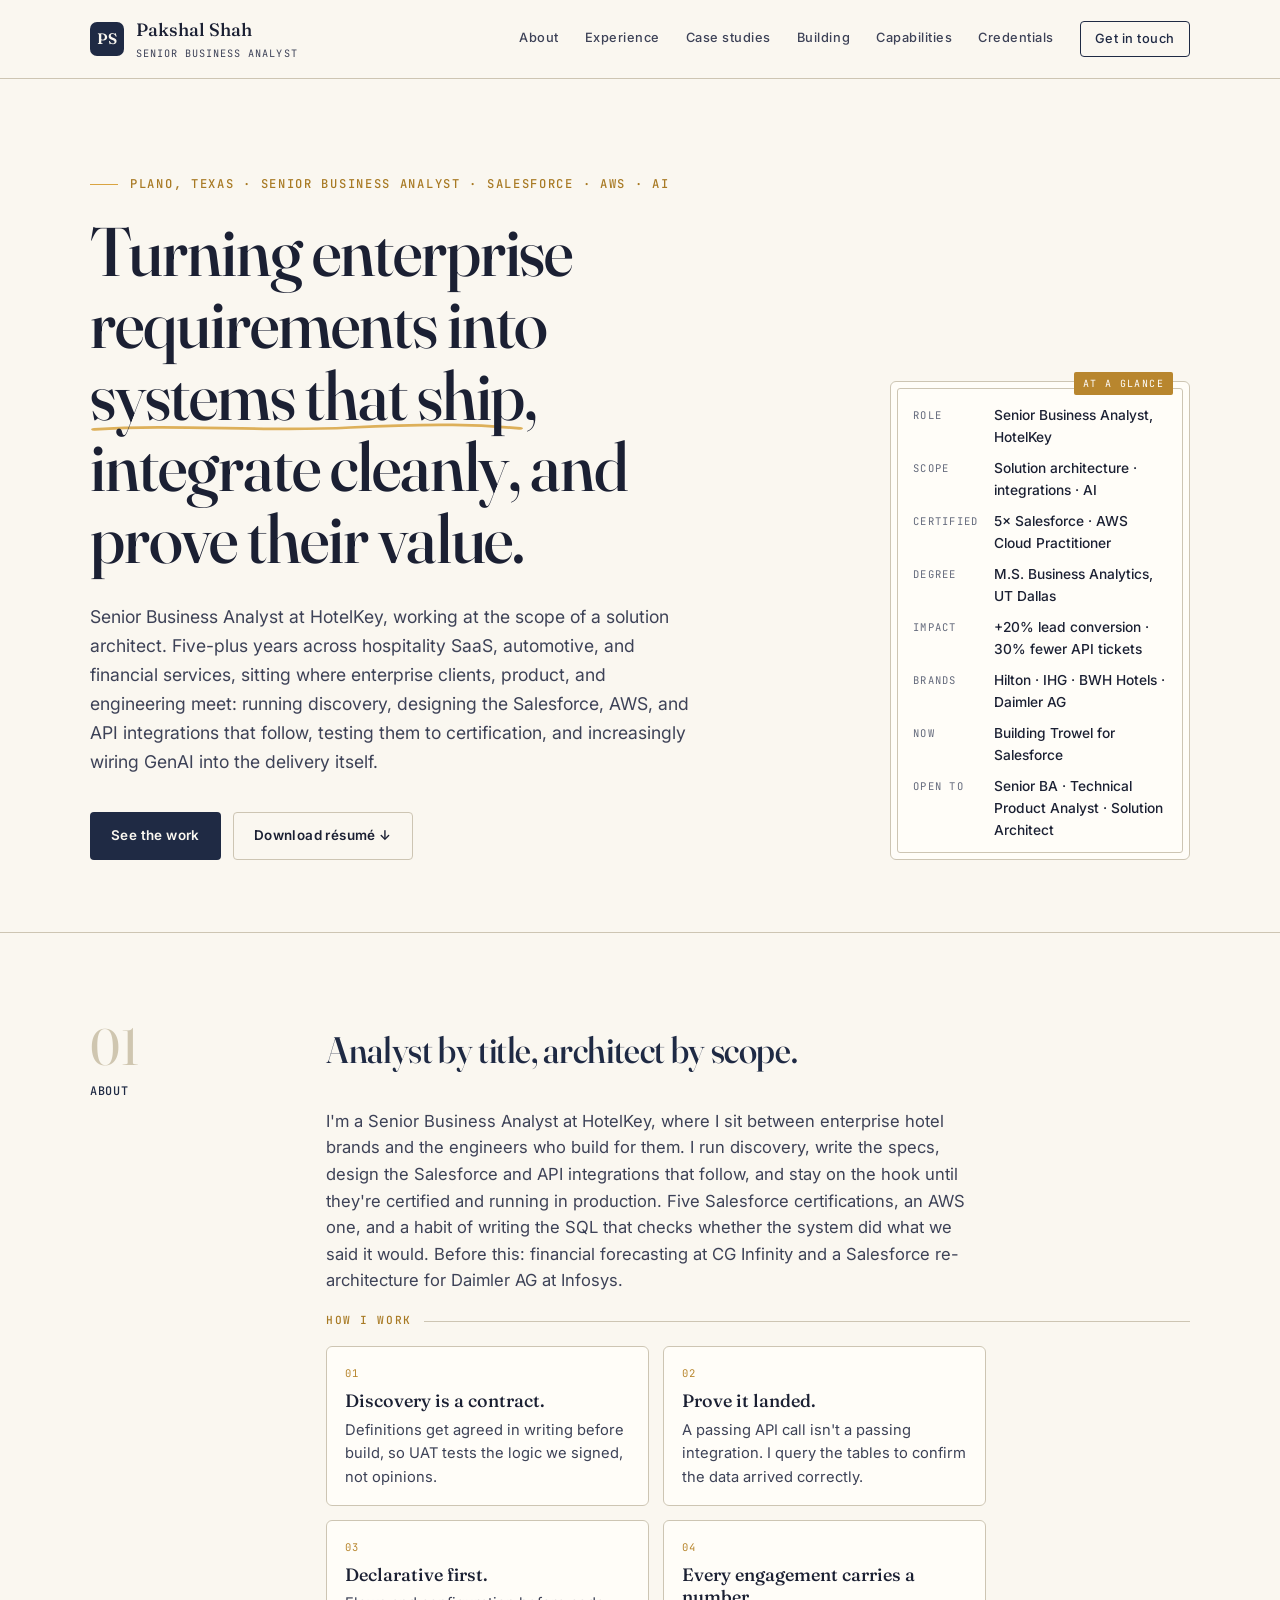
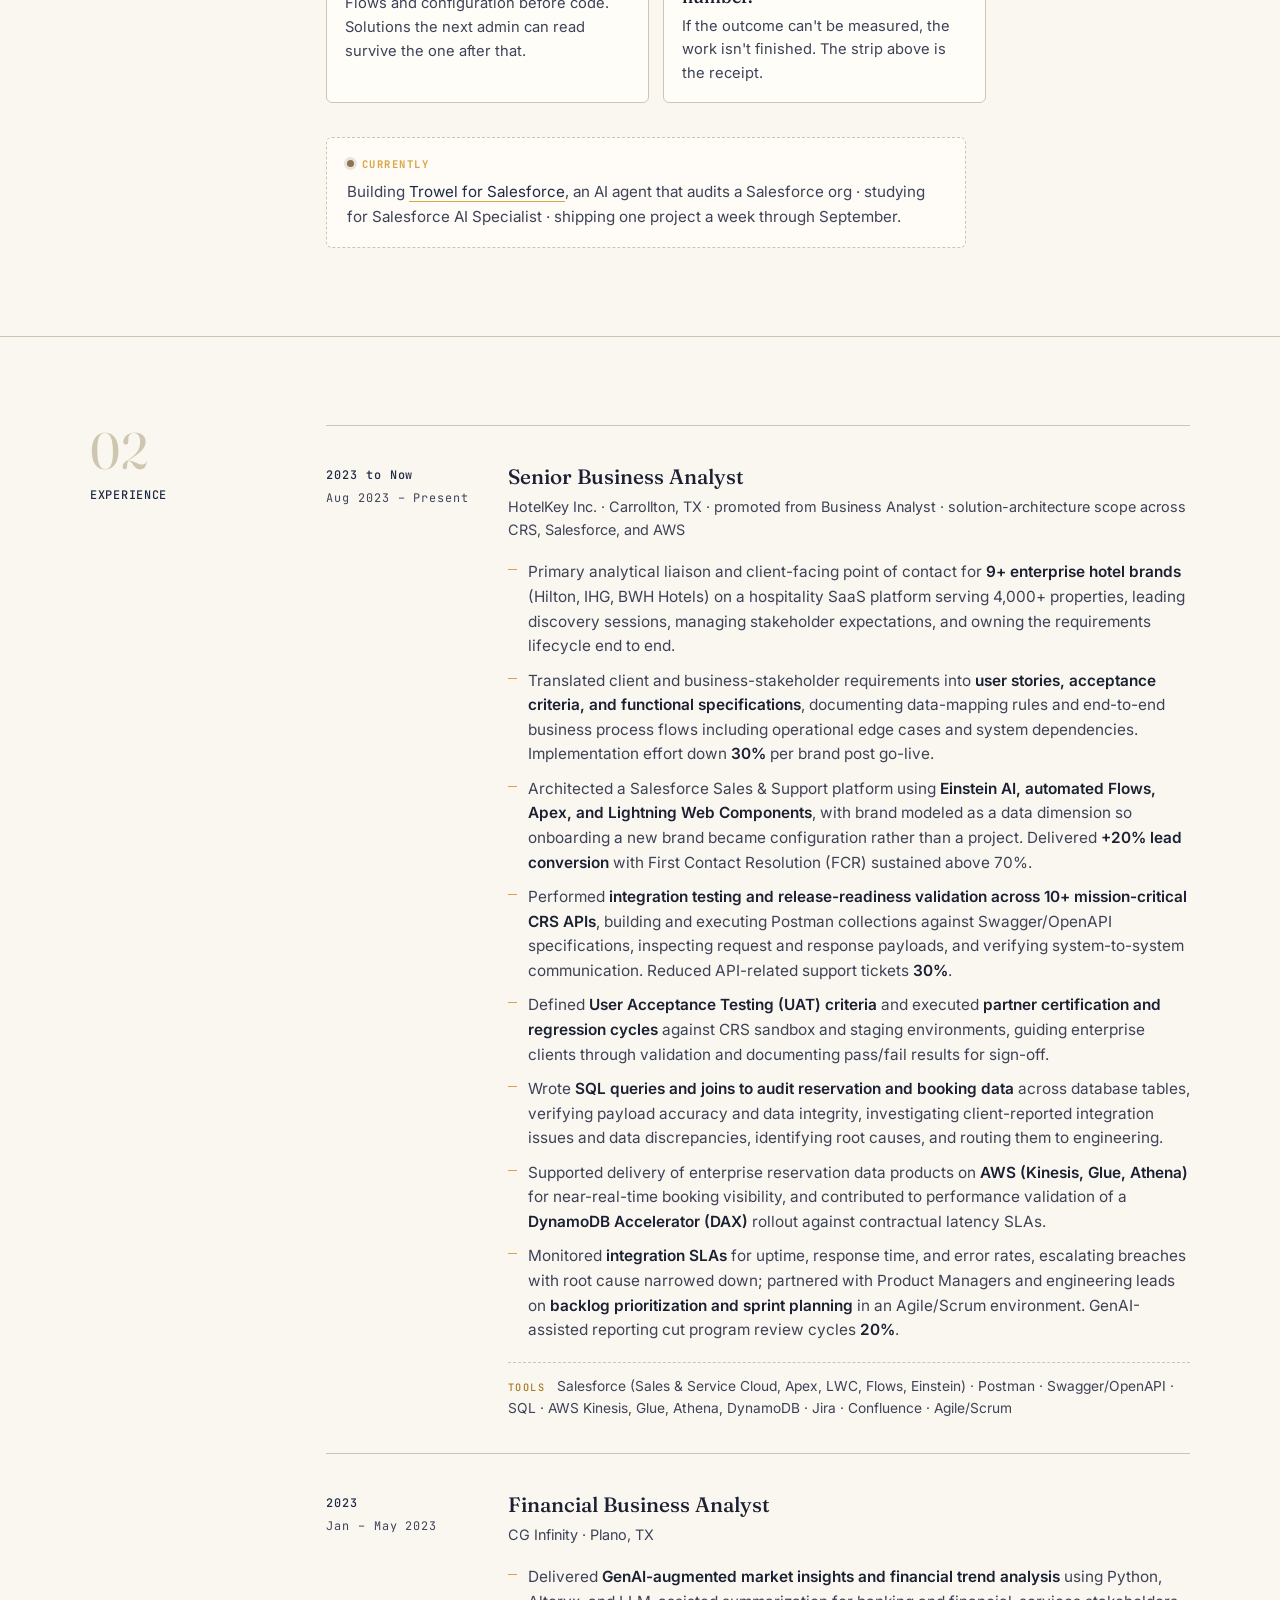
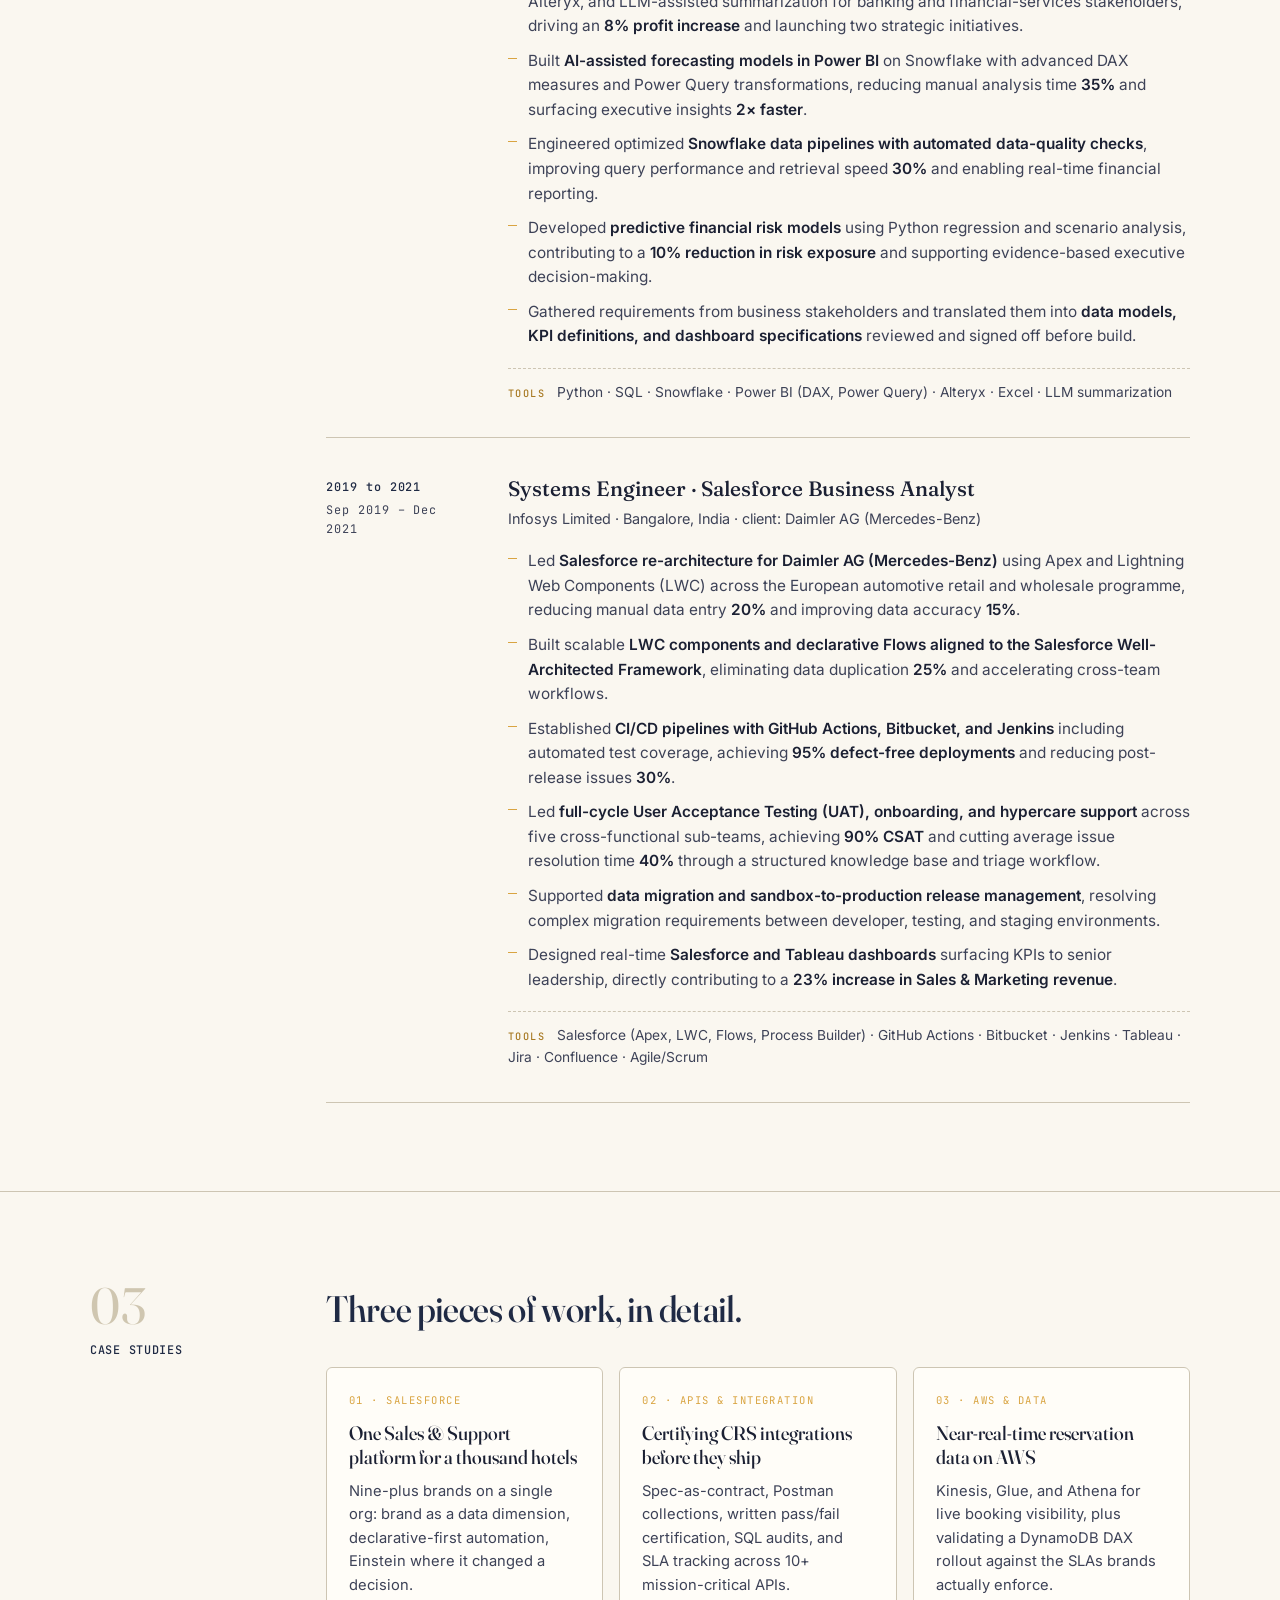
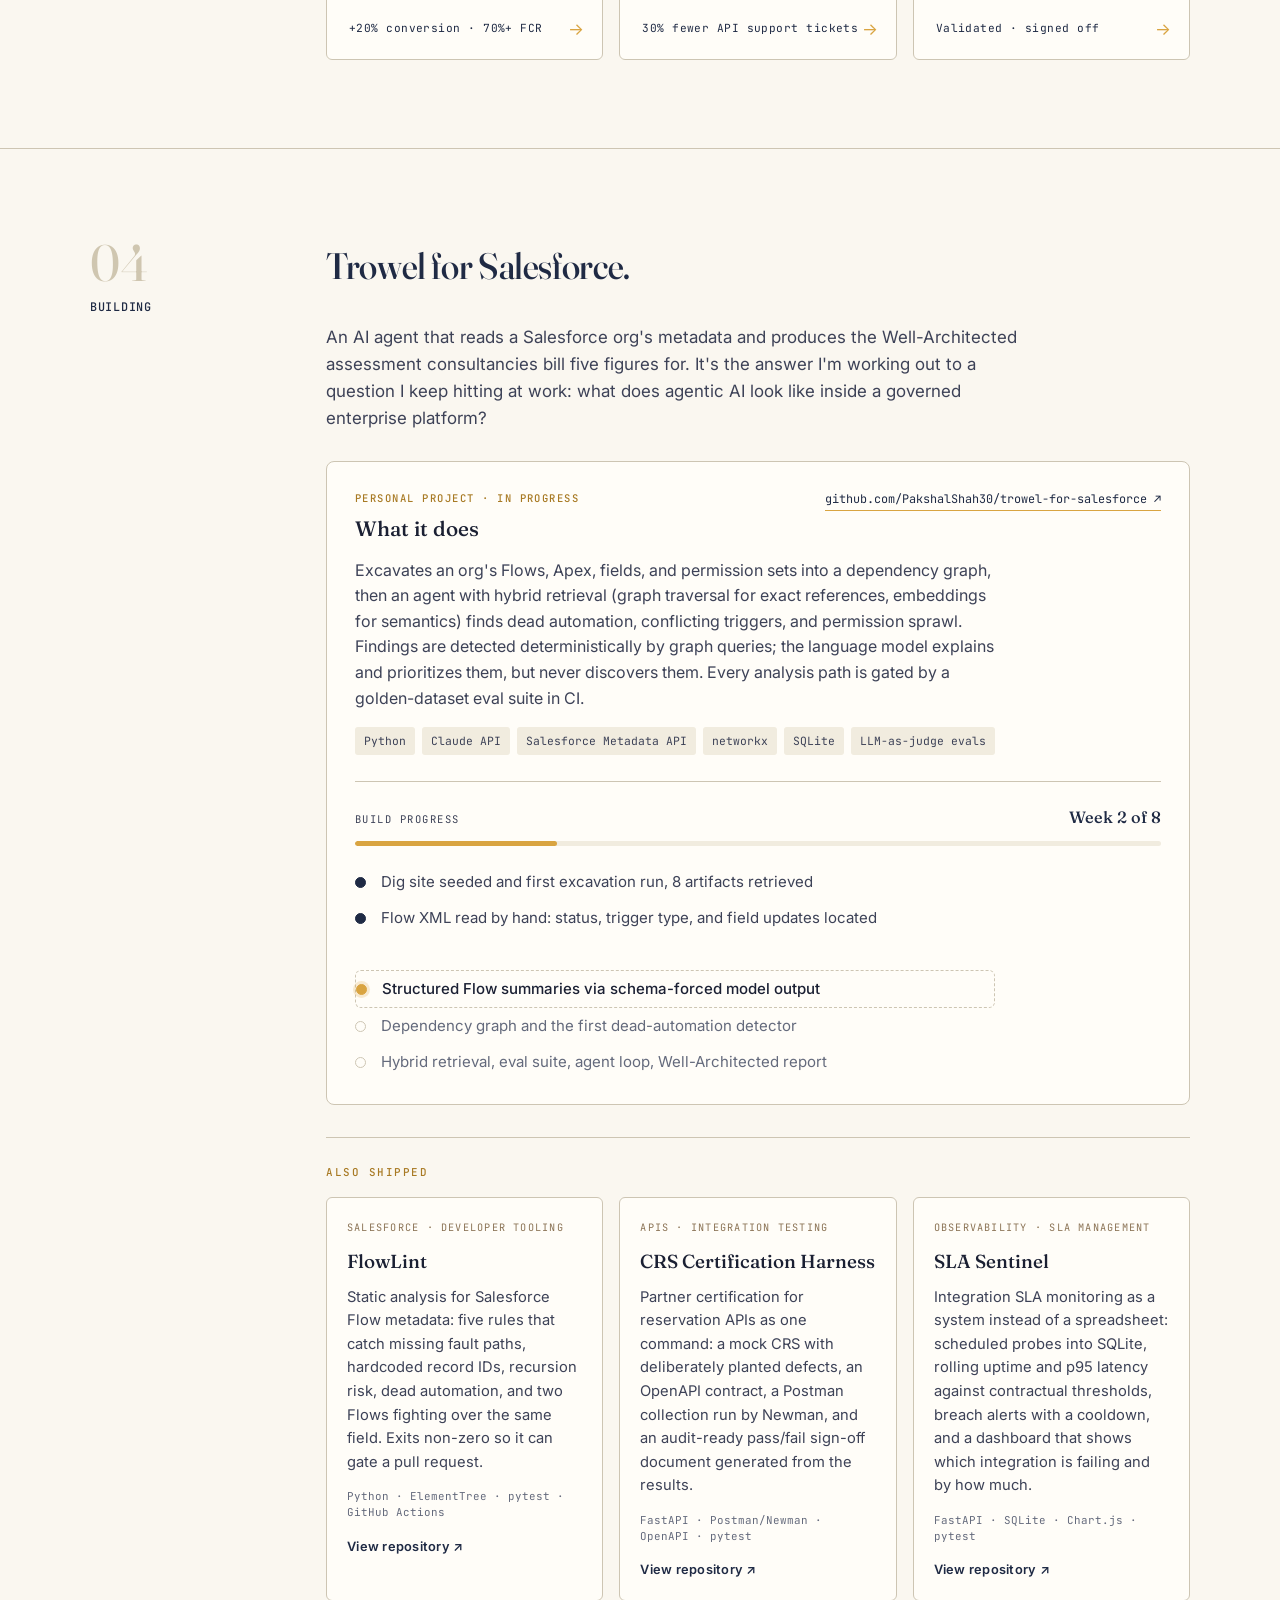
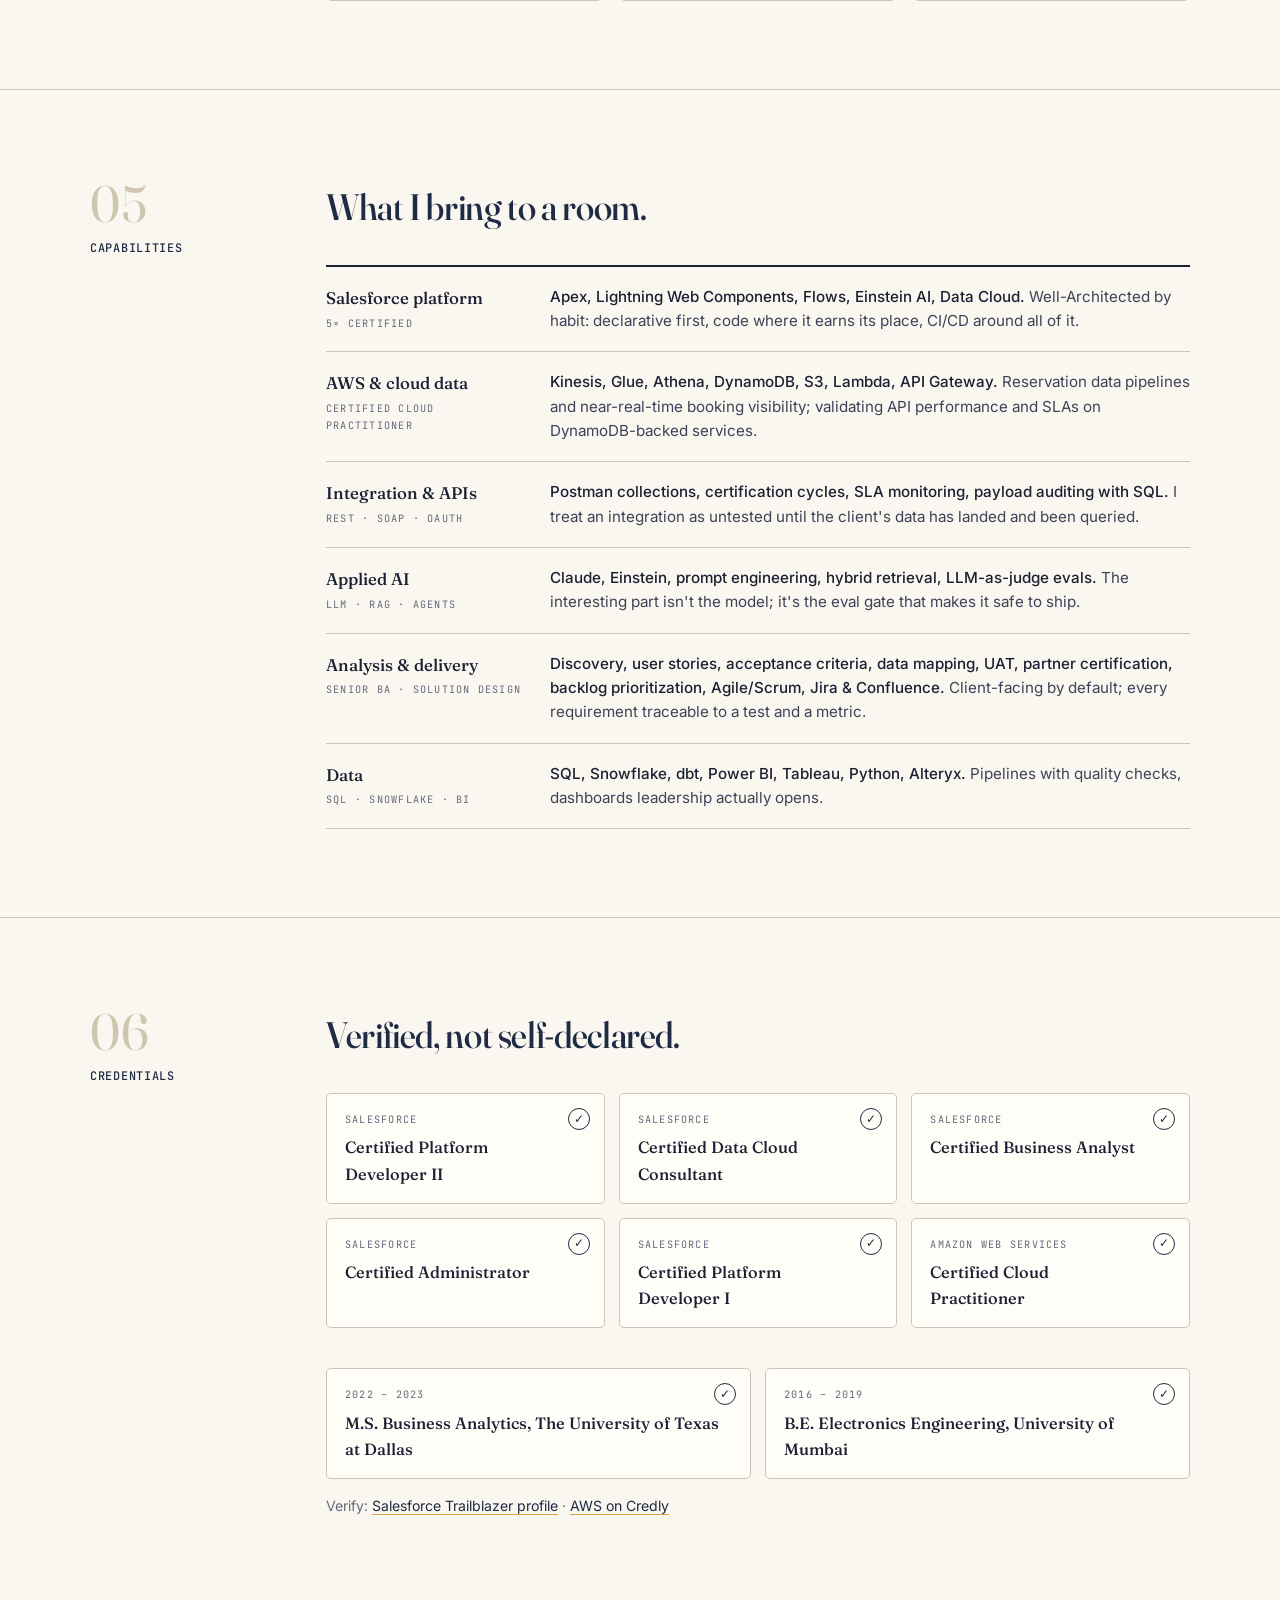
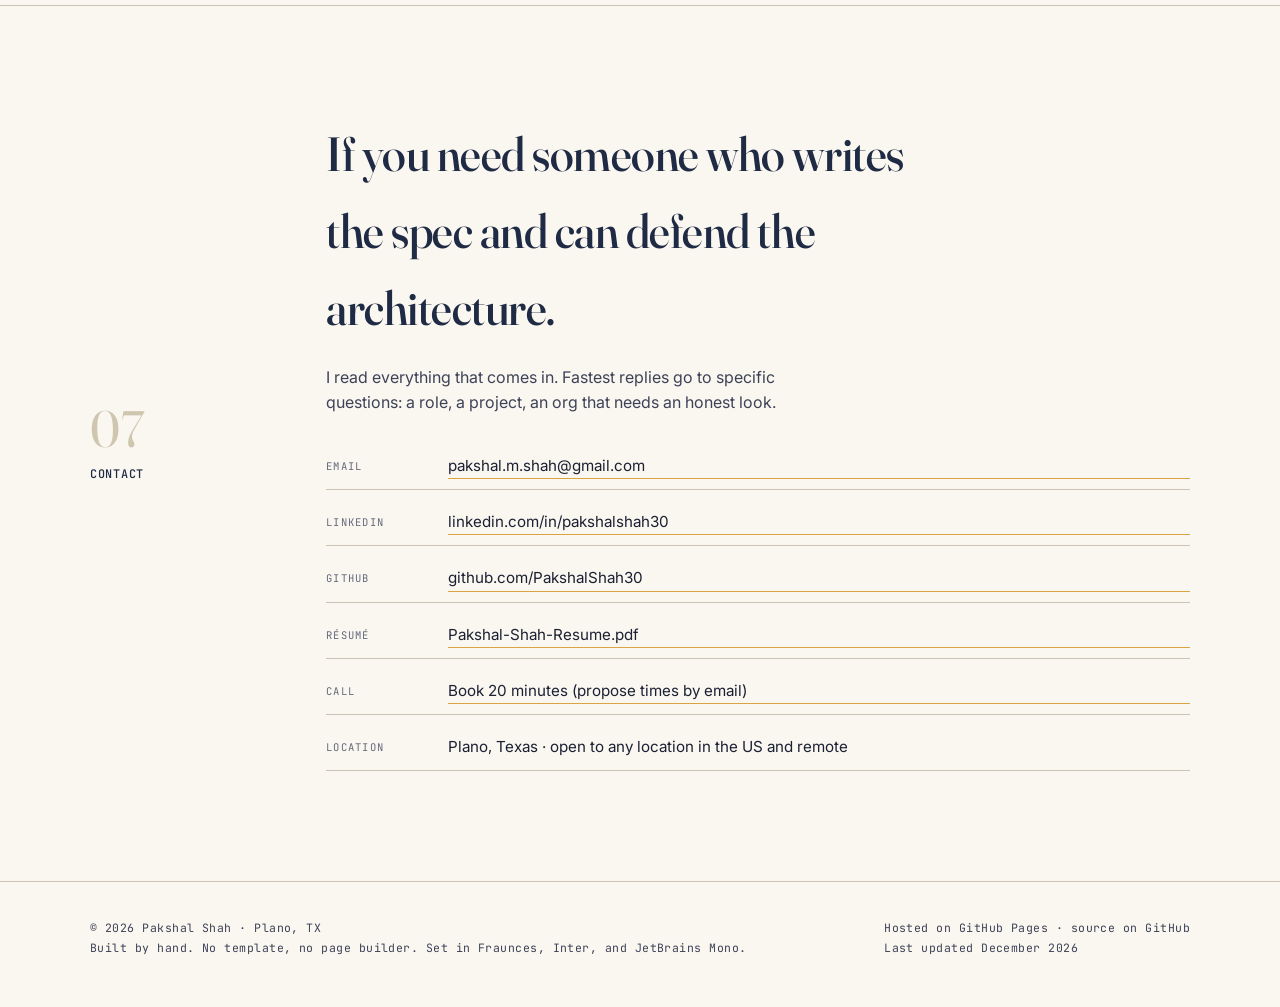
==== commit 5d560f29: "Replace queue with three shipped projects" ====
--- a/index.html
+++ b/index.html
@@ -160,15 +160,18 @@
   .prog-list li.now{color:var(--ink);font-weight:500}
   .prog-list li.now::before{background:var(--brass);border-color:var(--brass);box-shadow:0 0 0 3px rgba(217,164,65,.22)}
 
-  /* Next in queue */
-  .next-up{margin-top:30px;border-top:1px solid var(--rule);padding-top:24px}
-  .next-up h4{font-family:var(--mono);font-size:.68rem;letter-spacing:.14em;text-transform:uppercase;color:#a87a24;font-weight:500;margin-bottom:14px}
-  .next-up ul{list-style:none;display:grid;gap:12px;max-width:66ch}
-  .next-up li{display:grid;grid-template-columns:190px 1fr;gap:18px;align-items:baseline;padding-bottom:12px;border-bottom:1px solid var(--rule)}
-  .next-up li b{font-family:var(--serif);font-weight:500;font-size:1.08rem;color:var(--ink)}
-  .next-up li span{font-size:.93rem;color:var(--ink-2)}
-  .next-note{margin-top:14px;font-size:.88rem;color:var(--ink-3);font-style:italic}
-  @media(max-width:700px){.next-up li{grid-template-columns:1fr;gap:4px}}
+  /* Shipped projects */
+  .shipped{margin-top:32px;border-top:1px solid var(--rule);padding-top:26px}
+  .shipped h4{font-family:var(--mono);font-size:.68rem;letter-spacing:.14em;text-transform:uppercase;color:#a87a24;font-weight:500;margin-bottom:16px}
+  .ship-grid{display:grid;grid-template-columns:repeat(3,1fr);gap:16px}
+  .ship{display:block;text-decoration:none;color:inherit;border:1px solid var(--rule);background:#fffdf8;border-radius:6px;padding:22px 20px 18px;transition:border-color .2s,transform .2s}
+  .ship:hover{border-color:var(--green);transform:translateY(-2px)}
+  .ship-cat{font-family:var(--mono);font-size:.64rem;letter-spacing:.12em;text-transform:uppercase;color:#8b7355;display:block;margin-bottom:10px}
+  .ship h3{font-family:var(--serif);font-weight:500;font-size:1.18rem;color:var(--ink);margin-bottom:9px}
+  .ship p{font-size:.92rem;color:var(--ink-2);margin-bottom:14px}
+  .ship-meta{font-family:var(--mono);font-size:.68rem;color:var(--ink-3);display:block;margin-bottom:12px;line-height:1.5}
+  .ship-link{font-size:.8rem;font-weight:600;color:var(--green);letter-spacing:.02em}
+  @media(max-width:860px){.ship-grid{grid-template-columns:1fr}}
 
   /* Capabilities matrix */
   .matrix{border-top:2px solid var(--ink)}
@@ -417,14 +420,35 @@
         </div>
       </div>
 
-      <div class="next-up rv">
-        <h4>Next in the queue</h4>
-        <ul>
-          <li><b>FlowLint</b><span>A static analyzer for Flow XML that flags missing fault paths, hardcoded IDs, and two automations fighting over the same field.</span></li>
-          <li><b>CRS Certification Harness</b><span>Partner certification cycles as a versioned Postman collection, run by Newman, with the sign-off document generated from the results.</span></li>
-          <li><b>SLA Sentinel</b><span>Uptime, latency, and error-rate monitoring for REST integrations, with breach alerts against contractual thresholds.</span></li>
-        </ul>
-        <p class="next-note">These get a link here the day they ship, not before.</p>
+      <div class="shipped rv">
+        <h4>Also shipped</h4>
+        <div class="ship-grid">
+
+          <a class="ship" href="https://github.com/PakshalShah30/flowlint" target="_blank" rel="noopener">
+            <span class="ship-cat">Salesforce · developer tooling</span>
+            <h3>FlowLint</h3>
+            <p>Static analysis for Salesforce Flow metadata: five rules that catch missing fault paths, hardcoded record IDs, recursion risk, dead automation, and two Flows fighting over the same field. Exits non-zero so it can gate a pull request.</p>
+            <span class="ship-meta">Python · ElementTree · pytest · GitHub Actions</span>
+            <span class="ship-link">View repository ↗</span>
+          </a>
+
+          <a class="ship" href="https://github.com/PakshalShah30/crs-certification-harness" target="_blank" rel="noopener">
+            <span class="ship-cat">APIs · integration testing</span>
+            <h3>CRS Certification Harness</h3>
+            <p>Partner certification for reservation APIs as one command: a mock CRS with deliberately planted defects, an OpenAPI contract, a Postman collection run by Newman, and an audit-ready pass/fail sign-off document generated from the results.</p>
+            <span class="ship-meta">FastAPI · Postman/Newman · OpenAPI · pytest</span>
+            <span class="ship-link">View repository ↗</span>
+          </a>
+
+          <a class="ship" href="https://github.com/PakshalShah30/sla-sentinel" target="_blank" rel="noopener">
+            <span class="ship-cat">Observability · SLA management</span>
+            <h3>SLA Sentinel</h3>
+            <p>Integration SLA monitoring as a system instead of a spreadsheet: scheduled probes into SQLite, rolling uptime and p95 latency against contractual thresholds, breach alerts with a cooldown, and a dashboard that shows which integration is failing and by how much.</p>
+            <span class="ship-meta">FastAPI · SQLite · Chart.js · pytest</span>
+            <span class="ship-link">View repository ↗</span>
+          </a>
+
+        </div>
       </div>
     </div>
   </div>
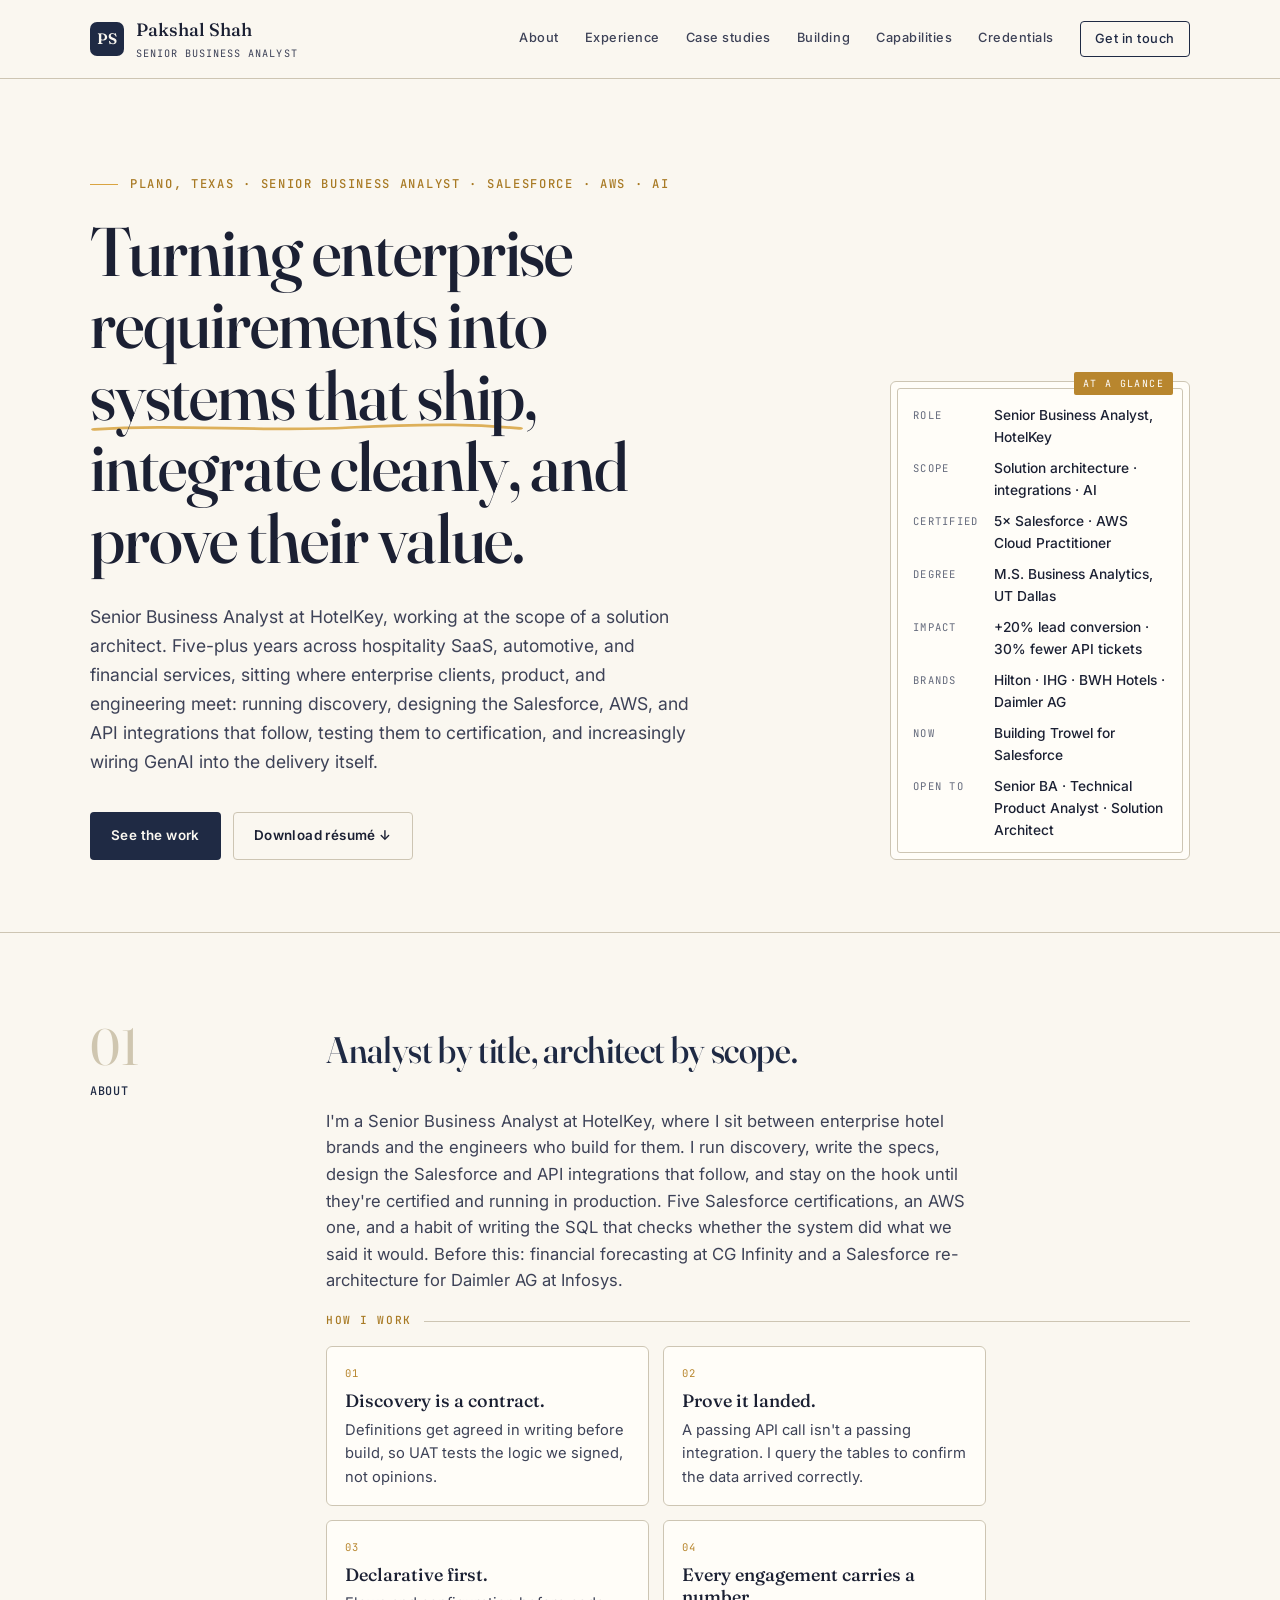
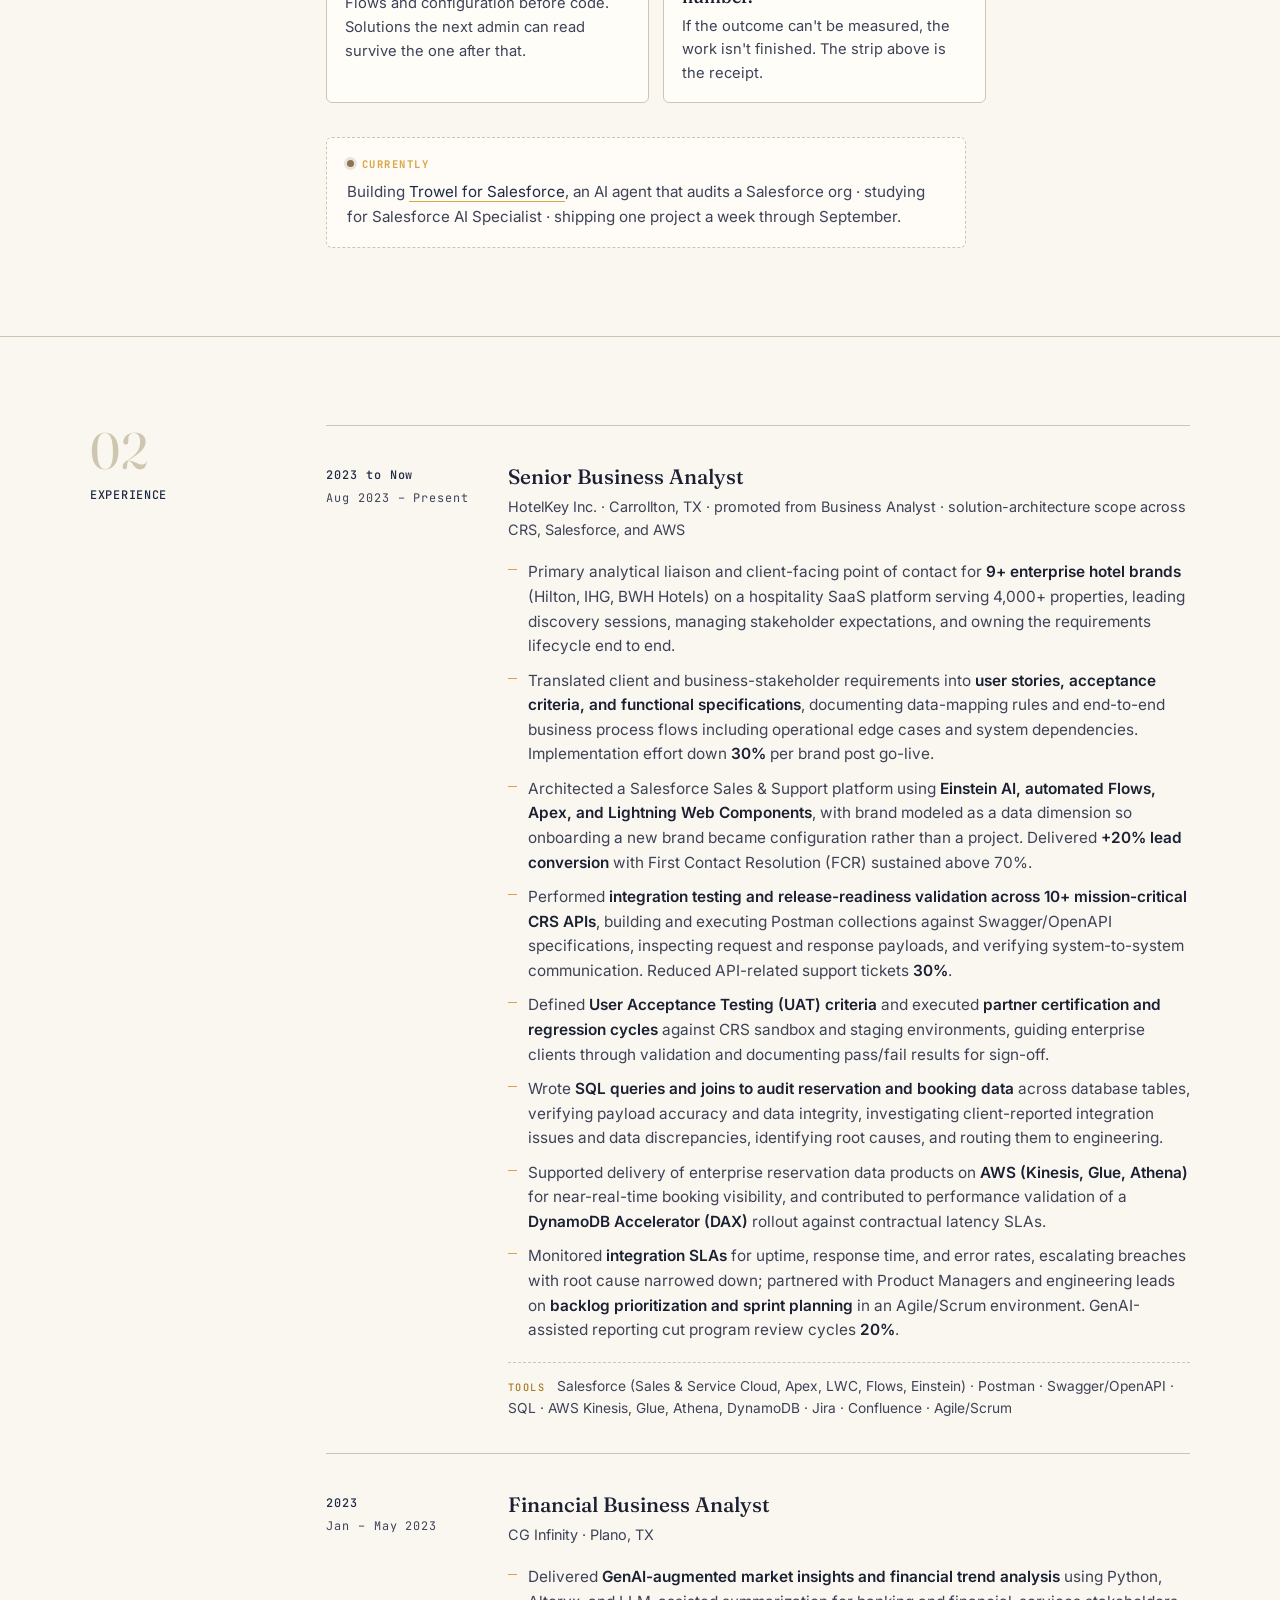
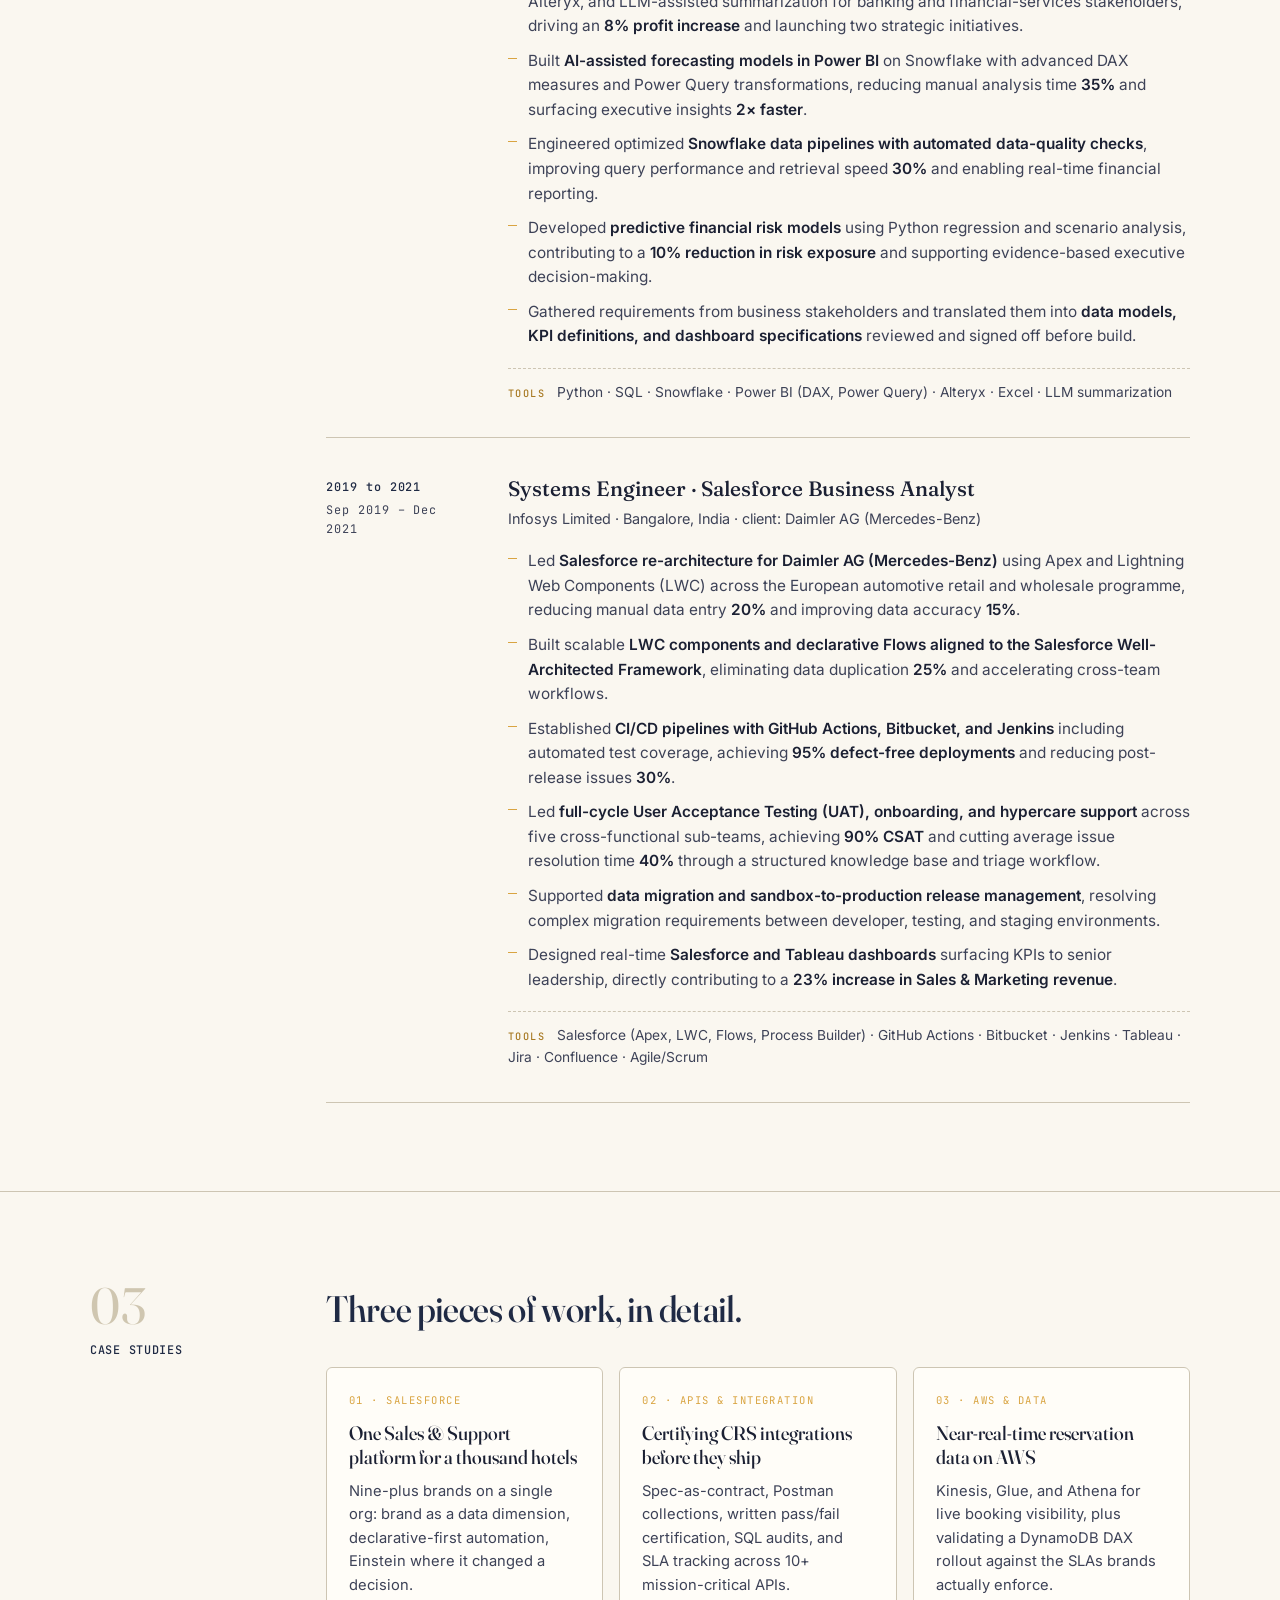
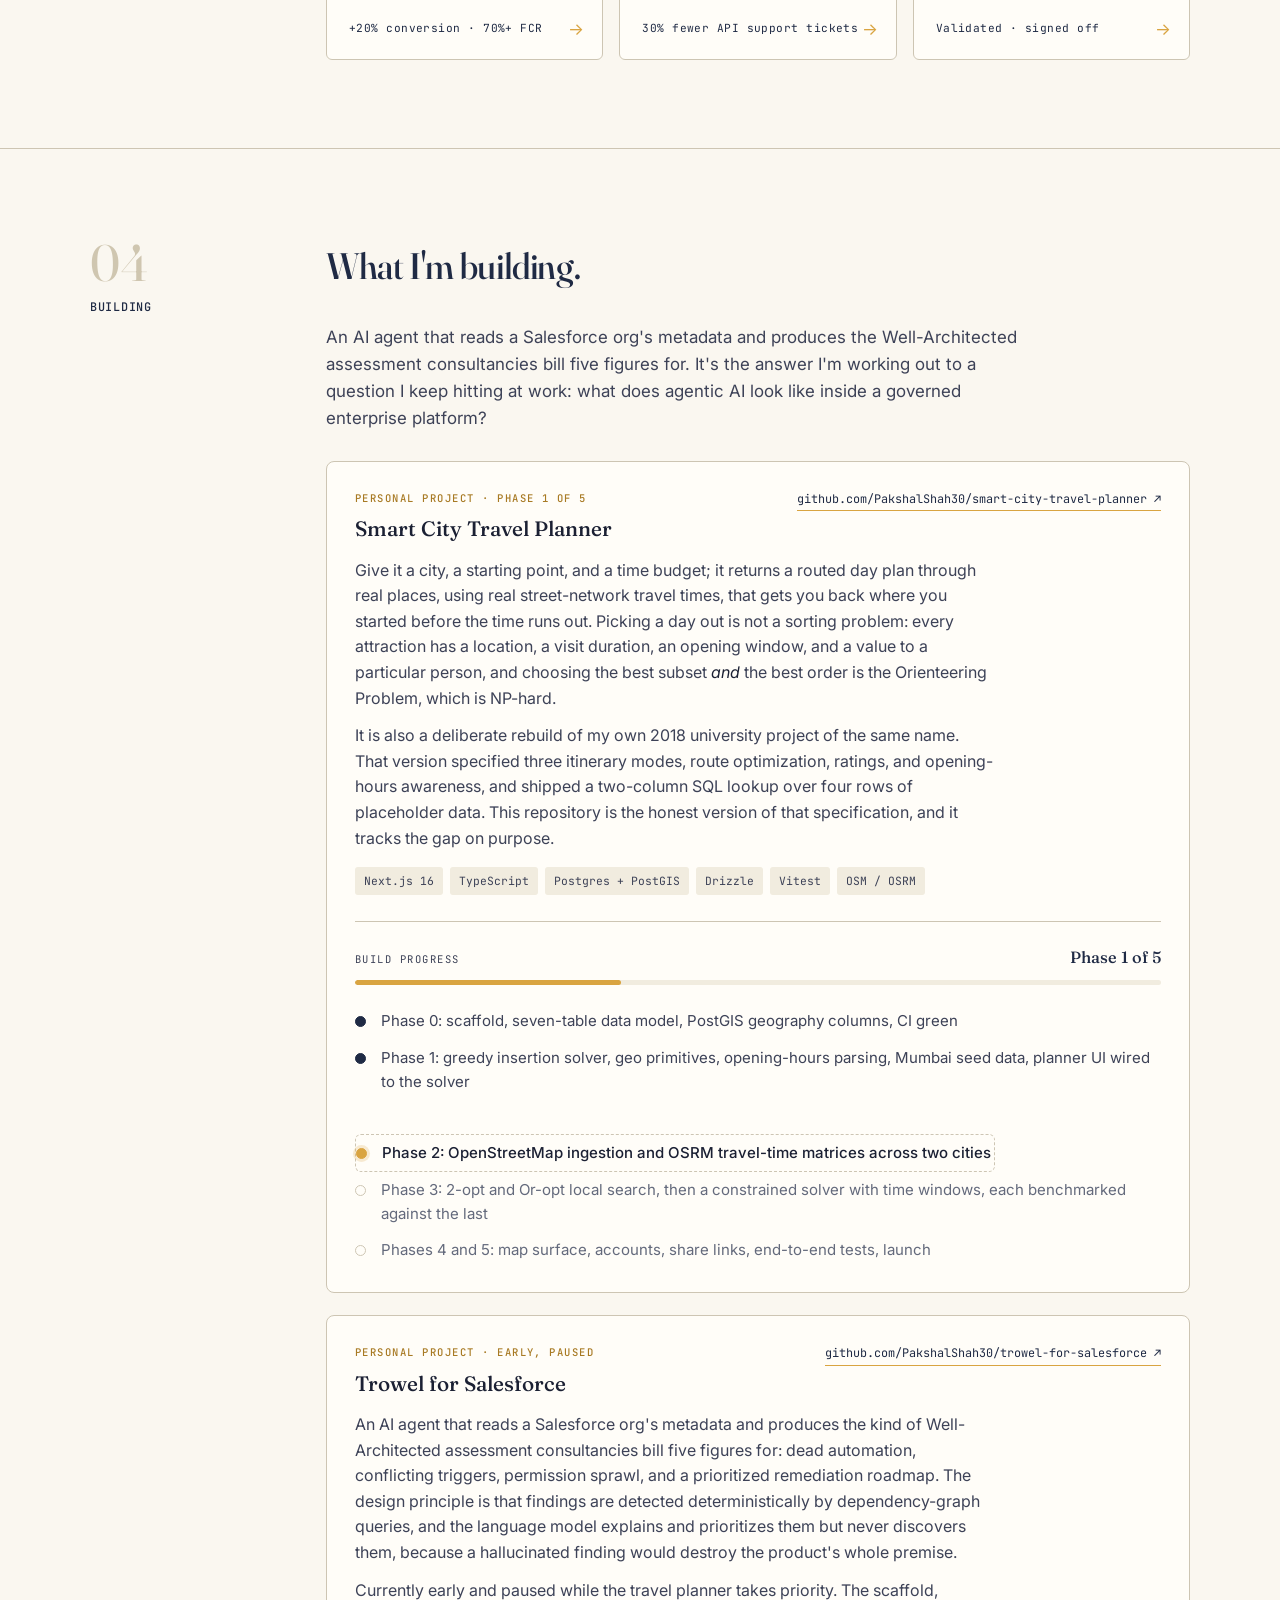
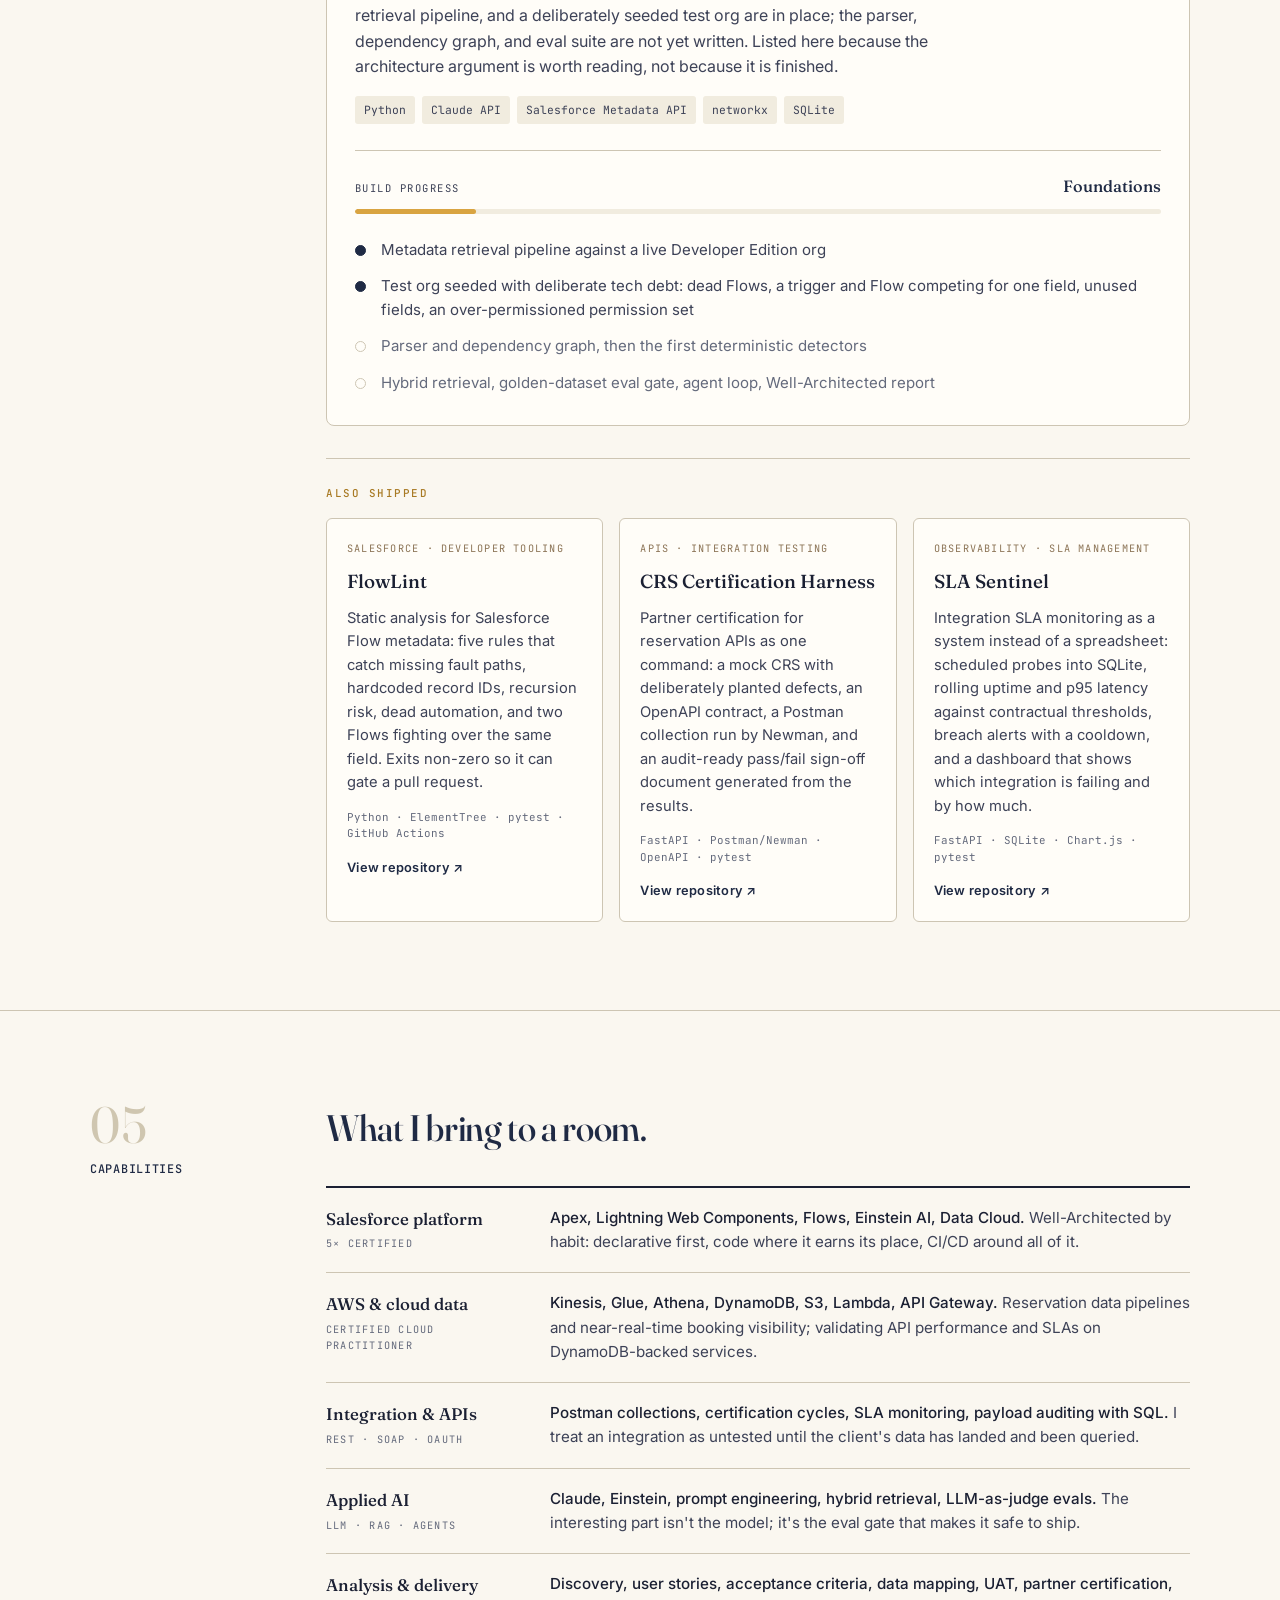
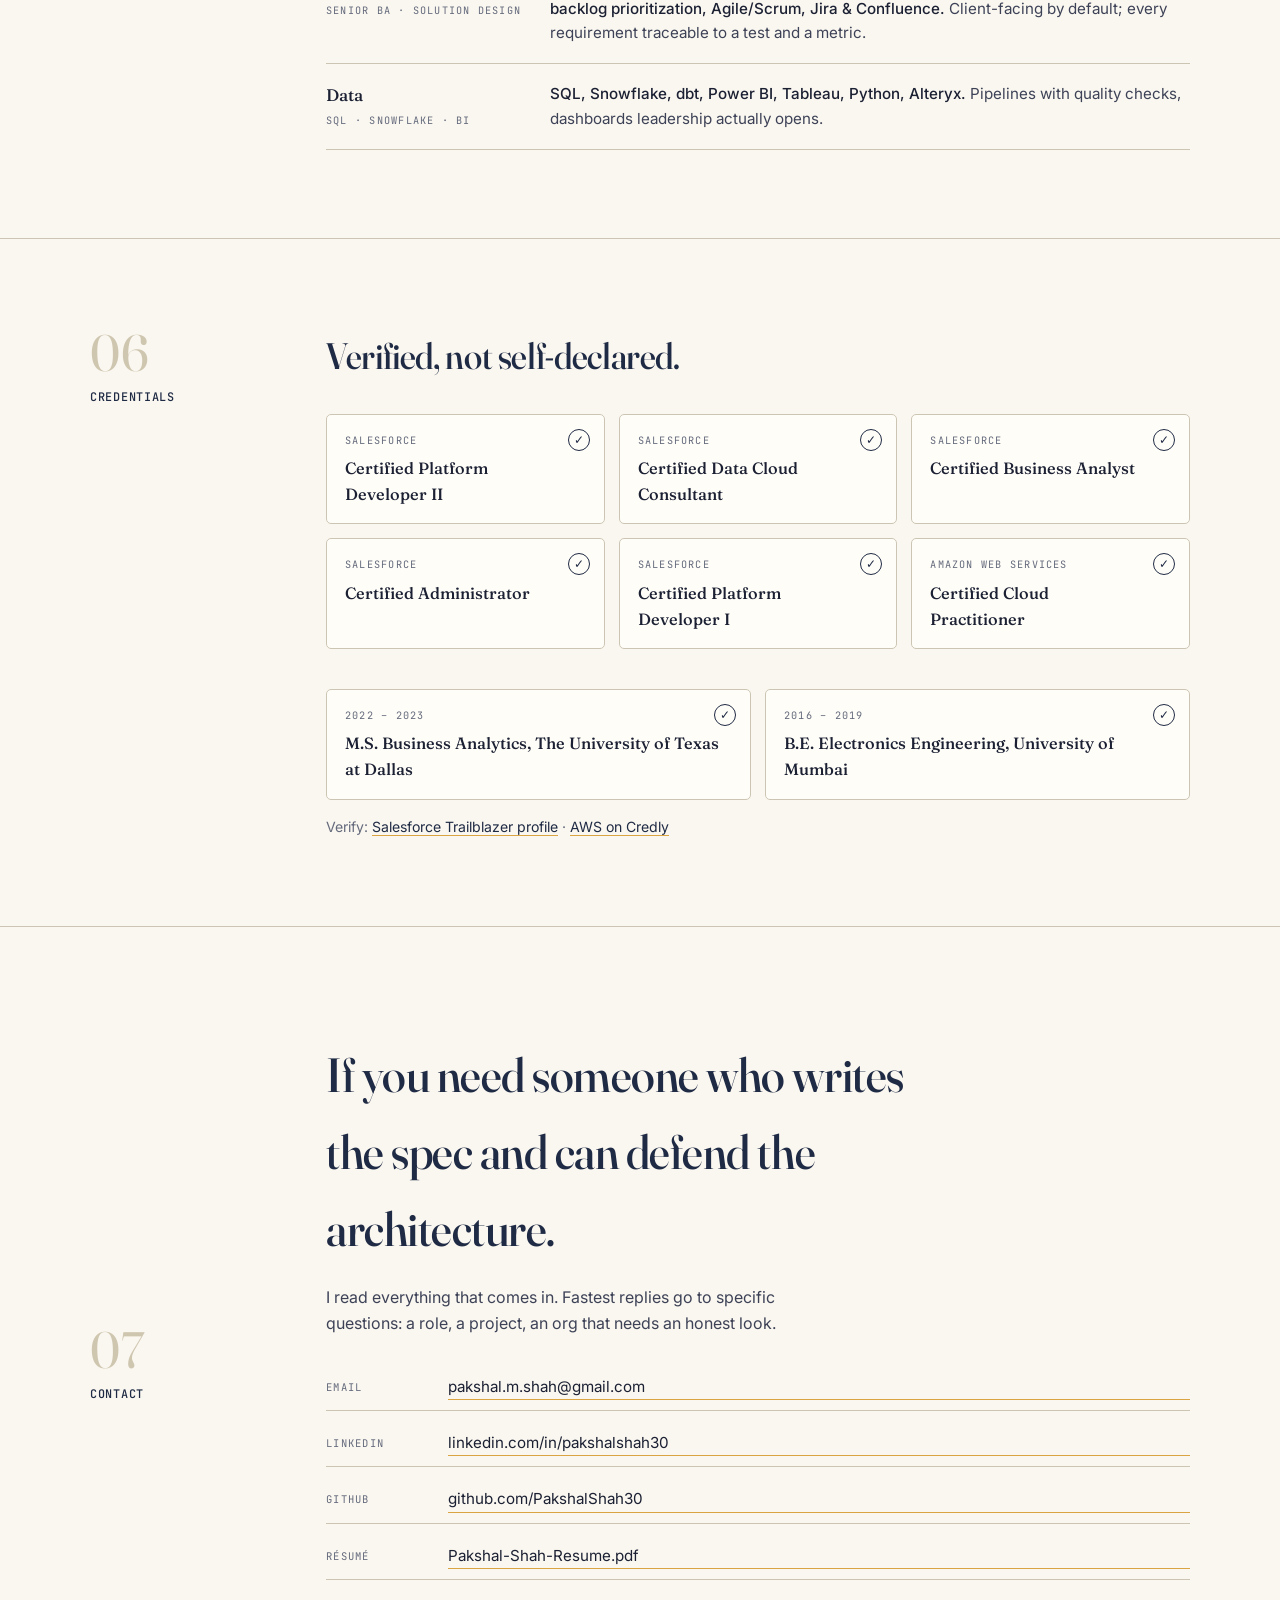
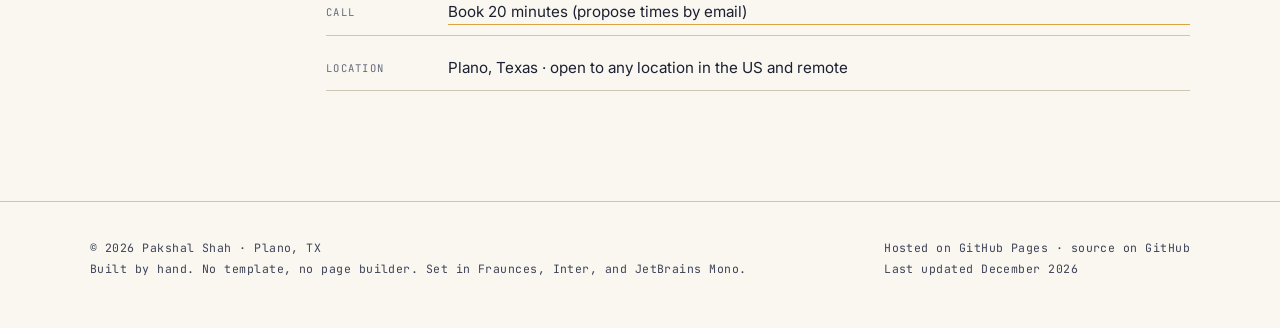
==== commit a941e586: "Add Smart City Travel Planner, honest Trowel status" ====
--- a/index.html
+++ b/index.html
@@ -160,6 +160,10 @@
   .prog-list li.now{color:var(--ink);font-weight:500}
   .prog-list li.now::before{background:var(--brass);border-color:var(--brass);box-shadow:0 0 0 3px rgba(217,164,65,.22)}
 
+  .feat-2{margin-top:22px}
+  .feat p+p{margin-top:12px}
+  .feat p em{font-style:italic;color:var(--ink)}
+
   /* Shipped projects */
   .shipped{margin-top:32px;border-top:1px solid var(--rule);padding-top:26px}
   .shipped h4{font-family:var(--mono);font-size:.68rem;letter-spacing:.14em;text-transform:uppercase;color:#a87a24;font-weight:500;margin-bottom:16px}
@@ -393,29 +397,54 @@
   <div class="page row">
     <div class="rail"><span class="num">04</span><span class="lbl">Building</span></div>
     <div>
-      <h2 class="rv">Trowel for Salesforce.</h2>
+      <h2 class="rv">What I'm building.</h2>
       <p class="rv lead-p">An AI agent that reads a Salesforce org's metadata and produces the Well-Architected assessment consultancies bill five figures for. It's the answer I'm working out to a question I keep hitting at work: what does agentic AI look like inside a governed enterprise platform?</p>
 
       <div class="feat rv">
         <div class="feat-top">
           <div>
-            <span class="feat-k">Personal project · in progress</span>
-            <h3>What it does</h3>
+            <span class="feat-k">Personal project · Phase 1 of 5</span>
+            <h3>Smart City Travel Planner</h3>
+          </div>
+          <a class="feat-repo" href="https://github.com/PakshalShah30/smart-city-travel-planner" target="_blank" rel="noopener">github.com/PakshalShah30/smart-city-travel-planner ↗</a>
+        </div>
+        <p>Give it a city, a starting point, and a time budget; it returns a routed day plan through real places, using real street-network travel times, that gets you back where you started before the time runs out. Picking a day out is not a sorting problem: every attraction has a location, a visit duration, an opening window, and a value to a particular person, and choosing the best subset <em>and</em> the best order is the Orienteering Problem, which is NP-hard.</p>
+        <p>It is also a deliberate rebuild of my own 2018 university project of the same name. That version specified three itinerary modes, route optimization, ratings, and opening-hours awareness, and shipped a two-column SQL lookup over four rows of placeholder data. This repository is the honest version of that specification, and it tracks the gap on purpose.</p>
+        <div class="feat-stack"><span>Next.js 16</span><span>TypeScript</span><span>Postgres + PostGIS</span><span>Drizzle</span><span>Vitest</span><span>OSM / OSRM</span></div>
+
+        <div class="prog">
+          <div class="prog-head"><span>Build progress</span><b>Phase 1 of 5</b></div>
+          <div class="prog-bar"><i style="width:33%"></i></div>
+          <ul class="prog-list">
+            <li class="done">Phase 0: scaffold, seven-table data model, PostGIS geography columns, CI green</li>
+            <li class="done">Phase 1: greedy insertion solver, geo primitives, opening-hours parsing, Mumbai seed data, planner UI wired to the solver</li>
+            <li class="now">Phase 2: OpenStreetMap ingestion and OSRM travel-time matrices across two cities</li>
+            <li>Phase 3: 2-opt and Or-opt local search, then a constrained solver with time windows, each benchmarked against the last</li>
+            <li>Phases 4 and 5: map surface, accounts, share links, end-to-end tests, launch</li>
+          </ul>
+        </div>
+      </div>
+
+      <div class="feat feat-2 rv">
+        <div class="feat-top">
+          <div>
+            <span class="feat-k">Personal project · early, paused</span>
+            <h3>Trowel for Salesforce</h3>
           </div>
           <a class="feat-repo" href="https://github.com/PakshalShah30/trowel-for-salesforce" target="_blank" rel="noopener">github.com/PakshalShah30/trowel-for-salesforce ↗</a>
         </div>
-        <p>Excavates an org's Flows, Apex, fields, and permission sets into a dependency graph, then an agent with hybrid retrieval (graph traversal for exact references, embeddings for semantics) finds dead automation, conflicting triggers, and permission sprawl. Findings are detected deterministically by graph queries; the language model explains and prioritizes them, but never discovers them. Every analysis path is gated by a golden-dataset eval suite in CI.</p>
-        <div class="feat-stack"><span>Python</span><span>Claude API</span><span>Salesforce Metadata API</span><span>networkx</span><span>SQLite</span><span>LLM-as-judge evals</span></div>
+        <p>An AI agent that reads a Salesforce org's metadata and produces the kind of Well-Architected assessment consultancies bill five figures for: dead automation, conflicting triggers, permission sprawl, and a prioritized remediation roadmap. The design principle is that findings are detected deterministically by dependency-graph queries, and the language model explains and prioritizes them but never discovers them, because a hallucinated finding would destroy the product's whole premise.</p>
+        <p>Currently early and paused while the travel planner takes priority. The scaffold, retrieval pipeline, and a deliberately seeded test org are in place; the parser, dependency graph, and eval suite are not yet written. Listed here because the architecture argument is worth reading, not because it is finished.</p>
+        <div class="feat-stack"><span>Python</span><span>Claude API</span><span>Salesforce Metadata API</span><span>networkx</span><span>SQLite</span></div>
 
         <div class="prog">
-          <div class="prog-head"><span>Build progress</span><b>Week 2 of 8</b></div>
-          <div class="prog-bar"><i style="width:25%"></i></div>
+          <div class="prog-head"><span>Build progress</span><b>Foundations</b></div>
+          <div class="prog-bar"><i style="width:15%"></i></div>
           <ul class="prog-list">
-            <li class="done">Dig site seeded and first excavation run, 8 artifacts retrieved</li>
-            <li class="done">Flow XML read by hand: status, trigger type, and field updates located</li>
-            <li class="now">Structured Flow summaries via schema-forced model output</li>
-            <li>Dependency graph and the first dead-automation detector</li>
-            <li>Hybrid retrieval, eval suite, agent loop, Well-Architected report</li>
+            <li class="done">Metadata retrieval pipeline against a live Developer Edition org</li>
+            <li class="done">Test org seeded with deliberate tech debt: dead Flows, a trigger and Flow competing for one field, unused fields, an over-permissioned permission set</li>
+            <li>Parser and dependency graph, then the first deterministic detectors</li>
+            <li>Hybrid retrieval, golden-dataset eval gate, agent loop, Well-Architected report</li>
           </ul>
         </div>
       </div>
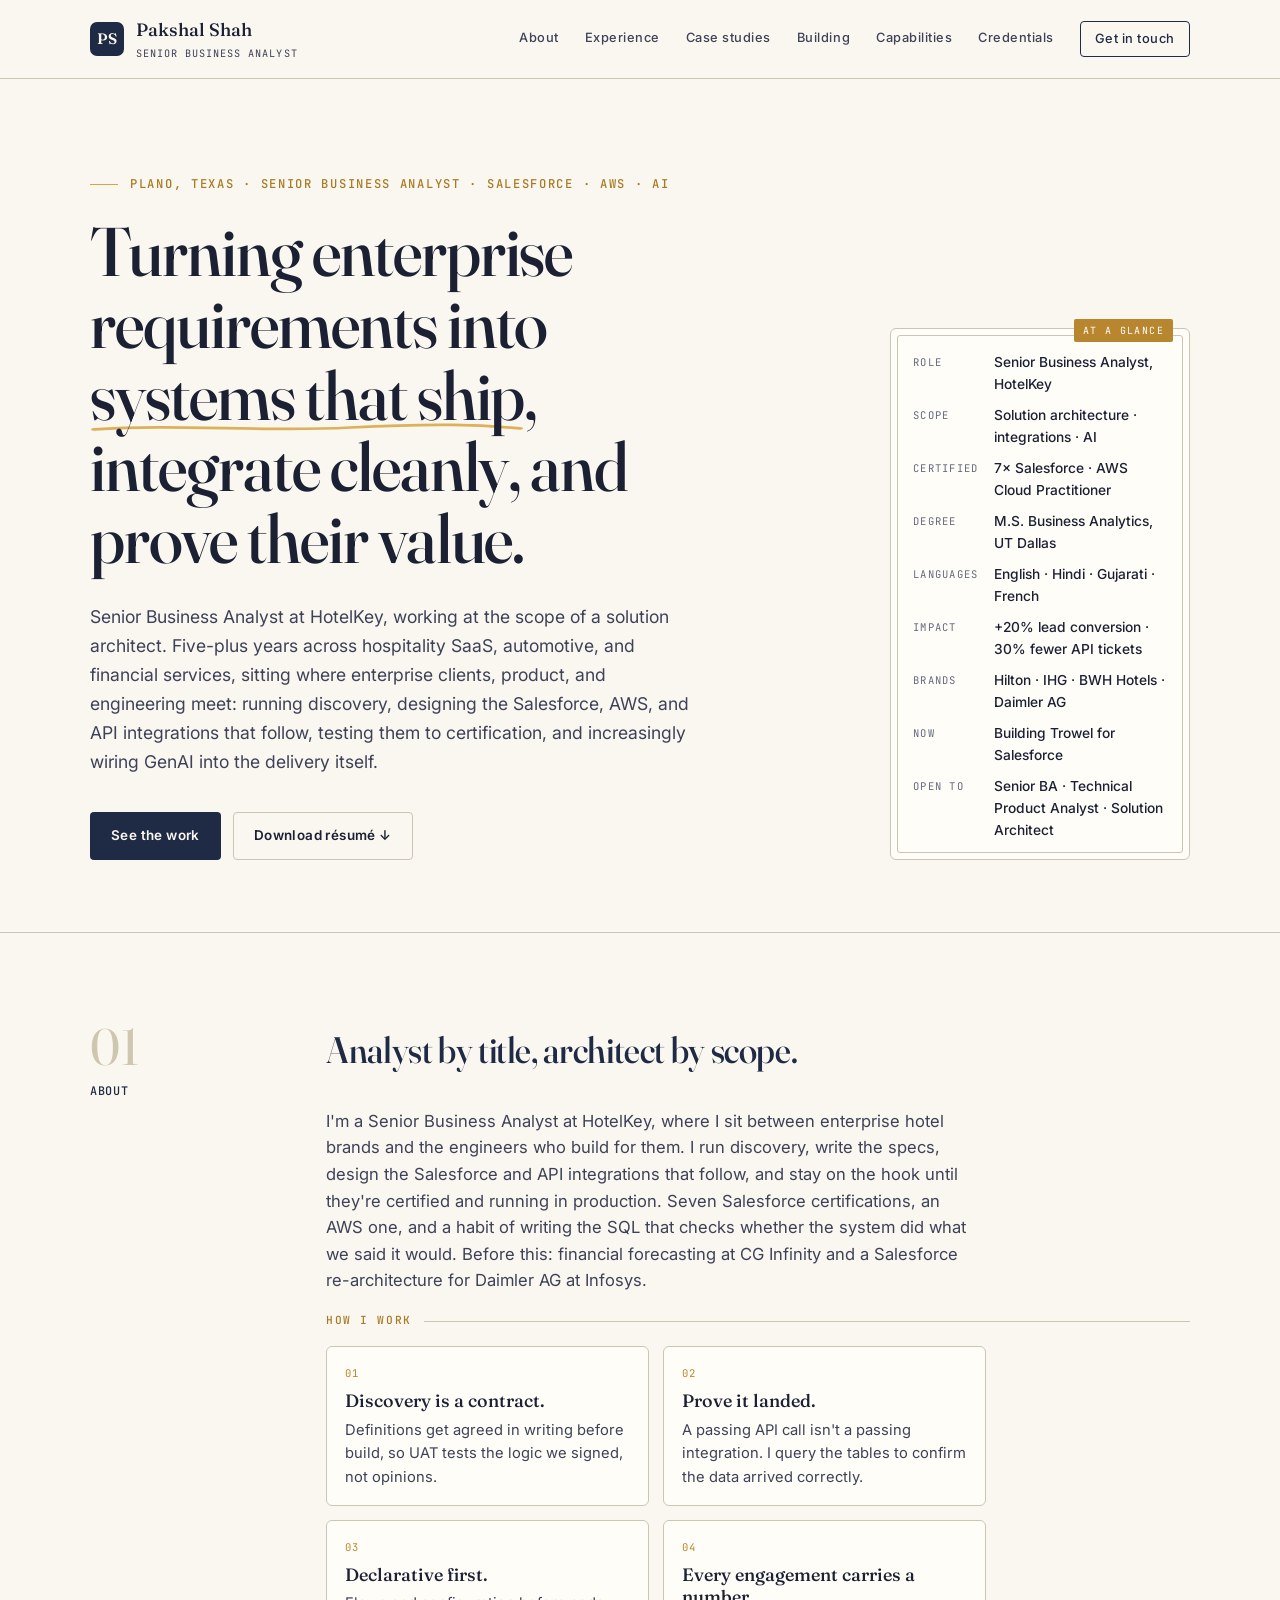
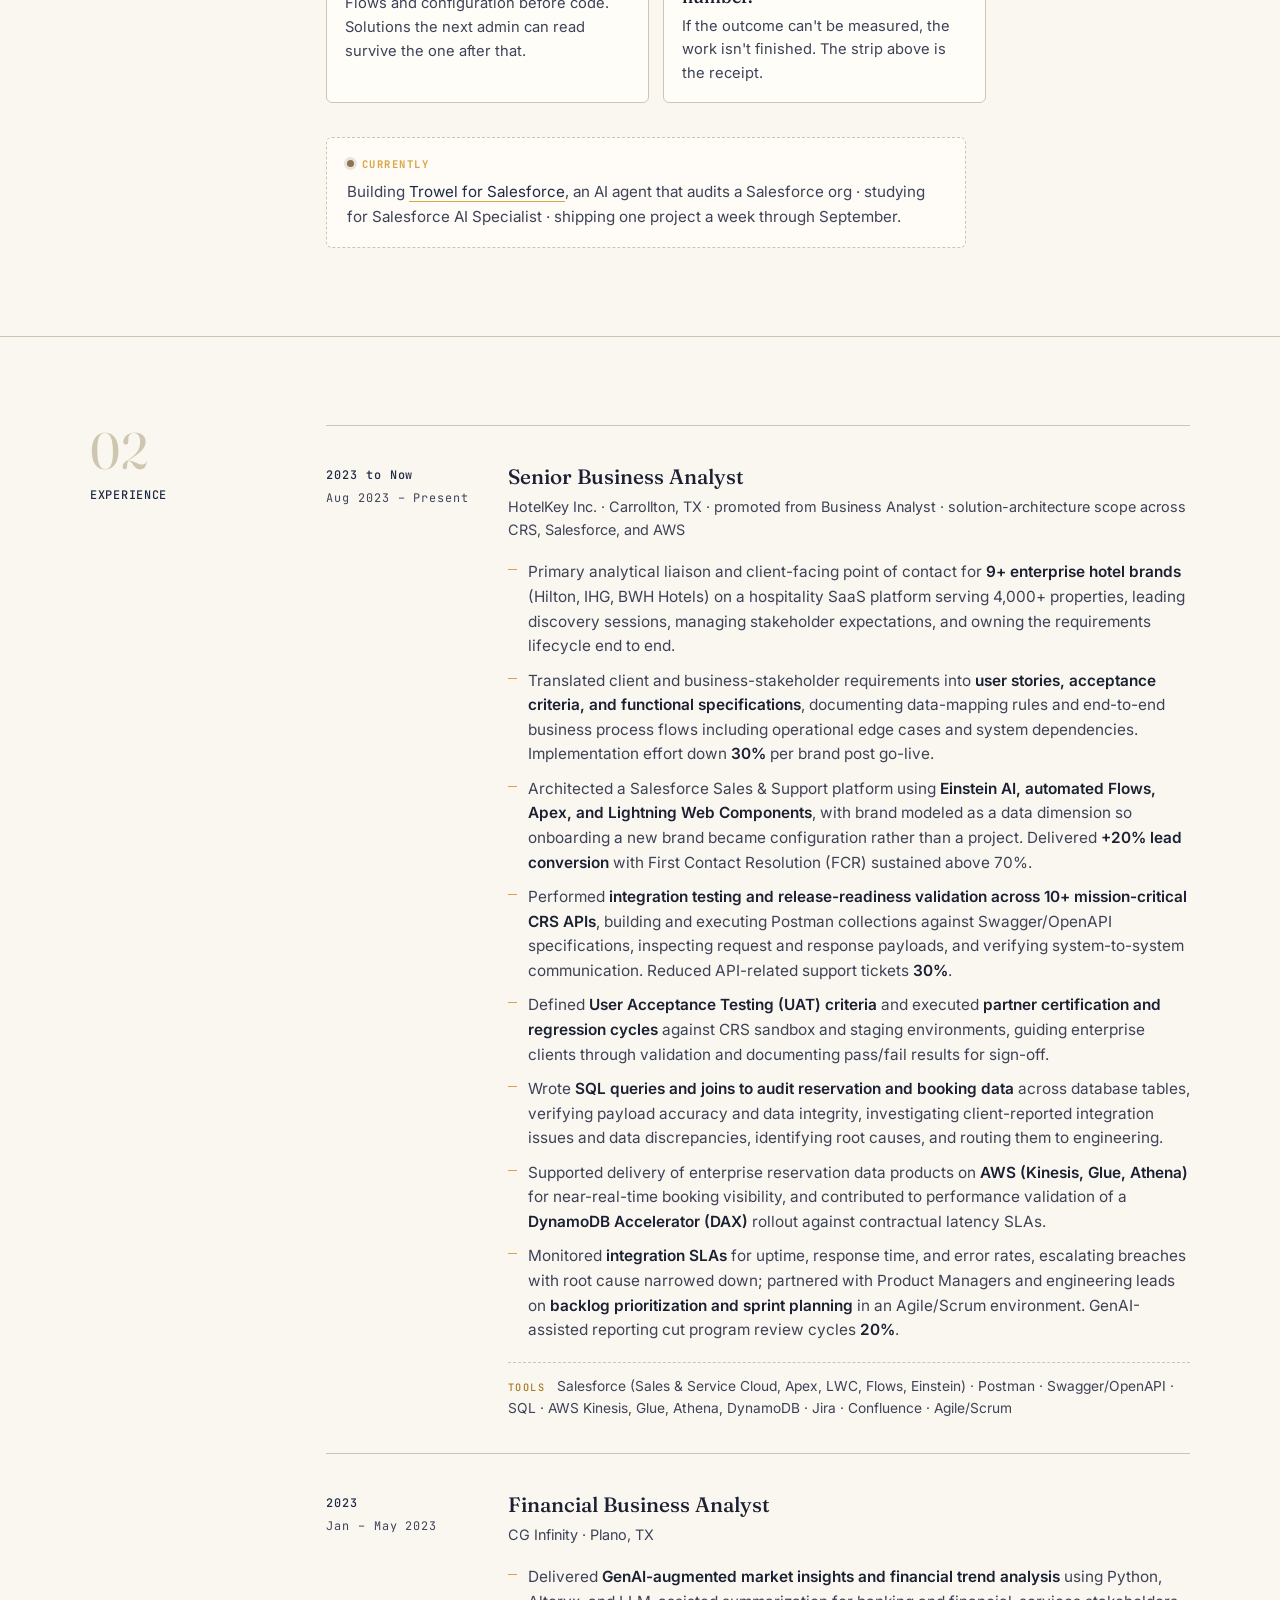
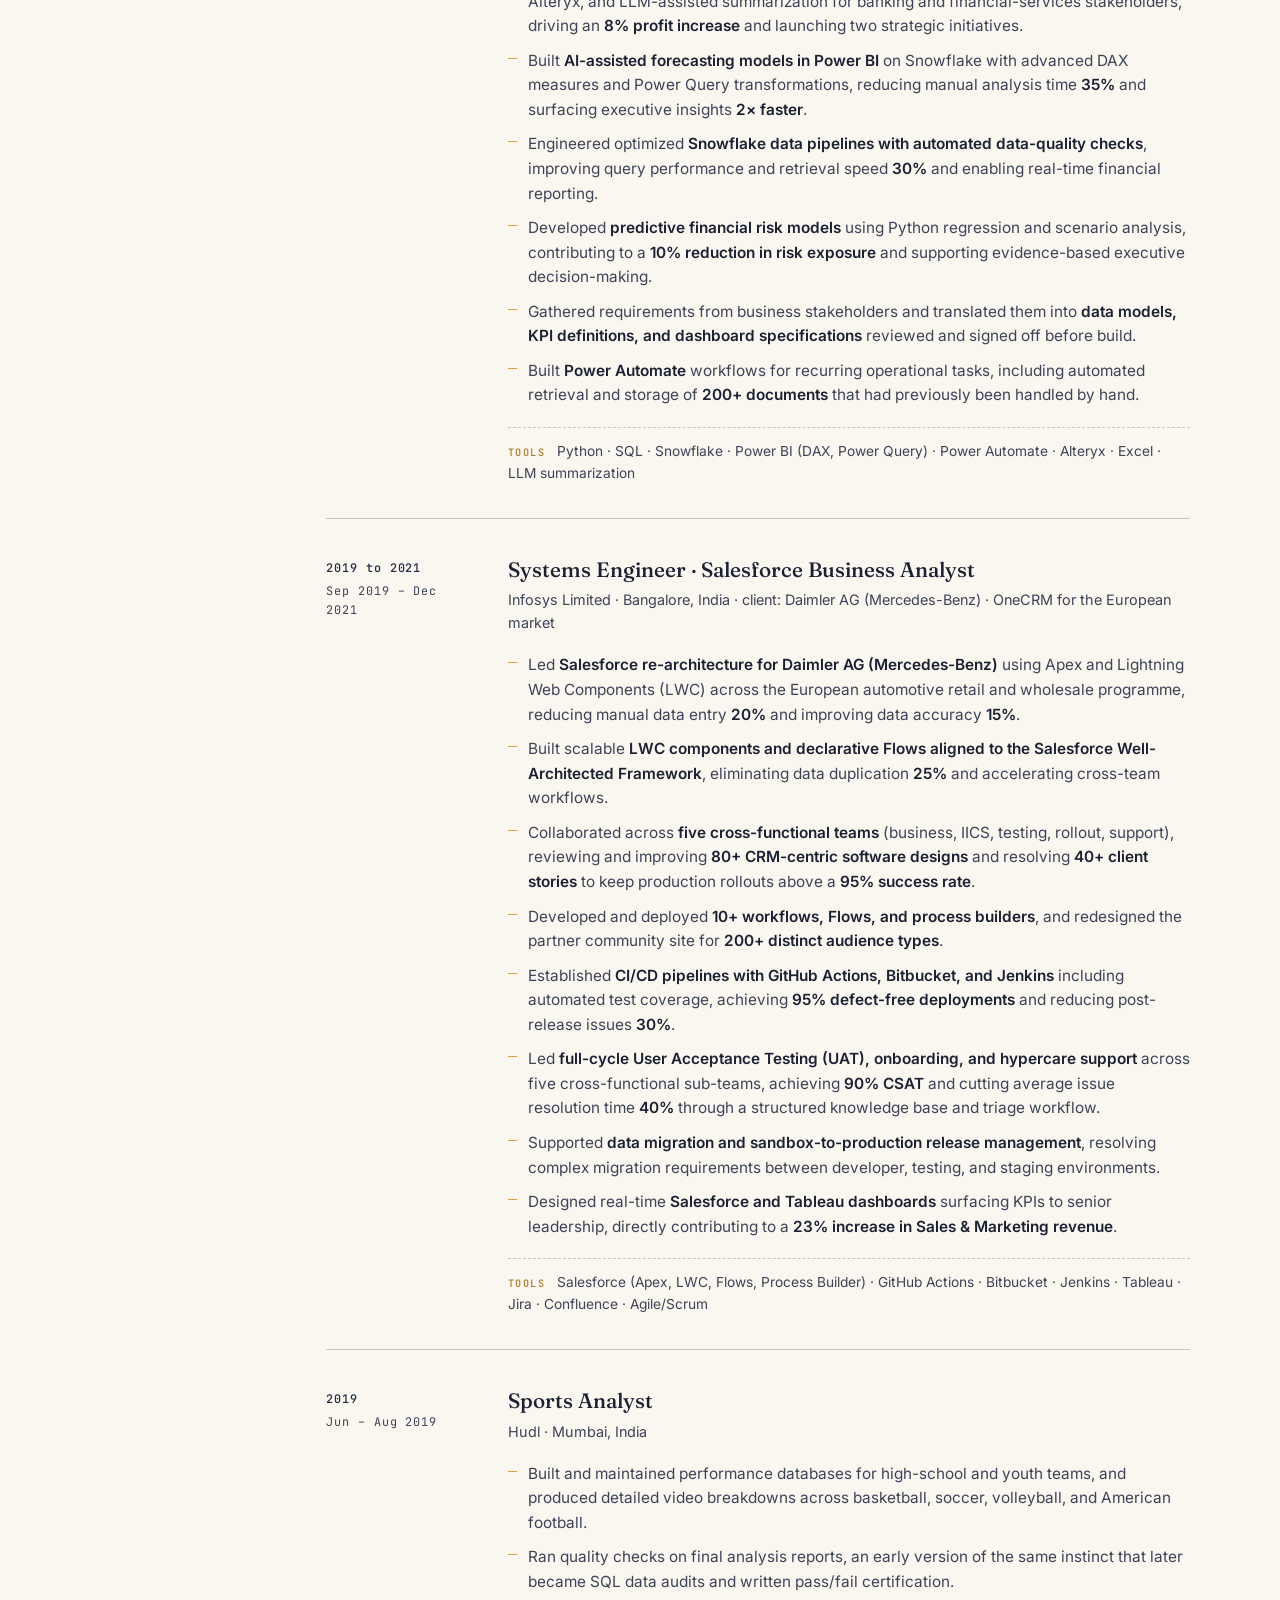
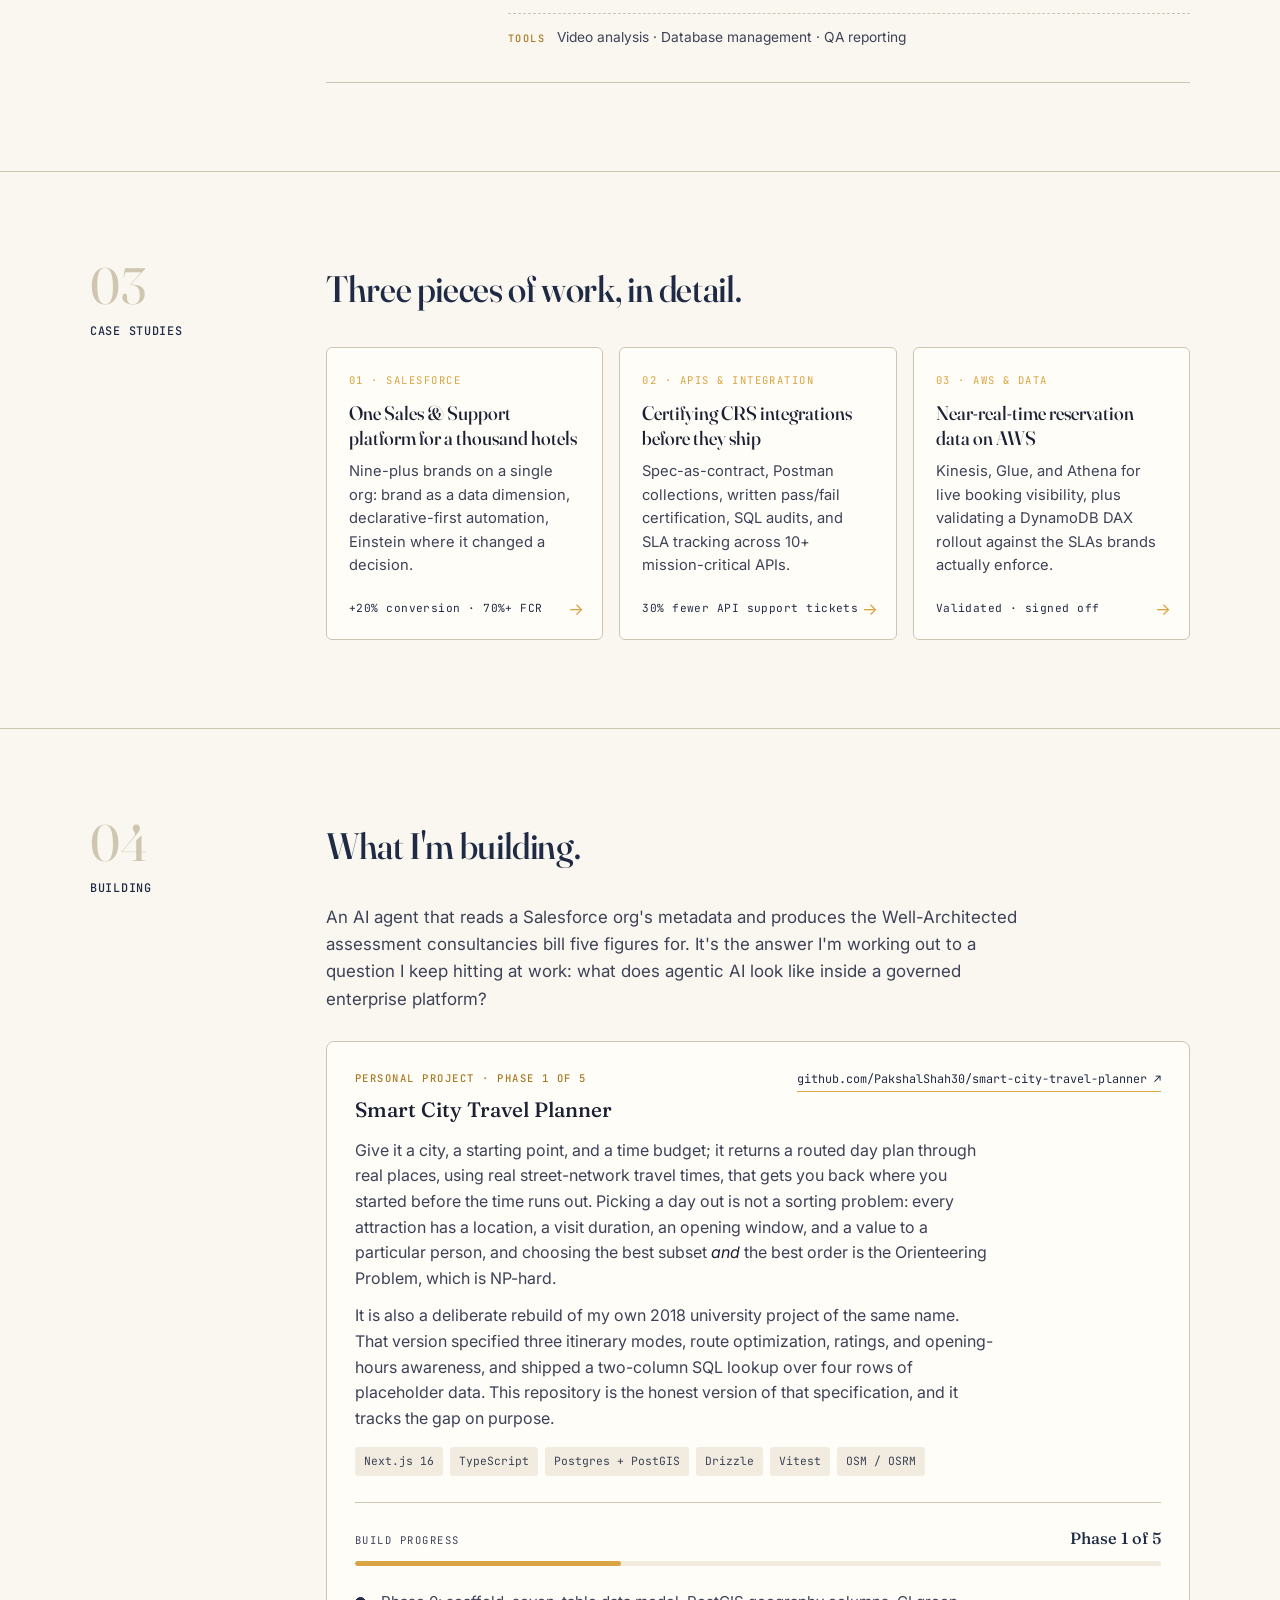
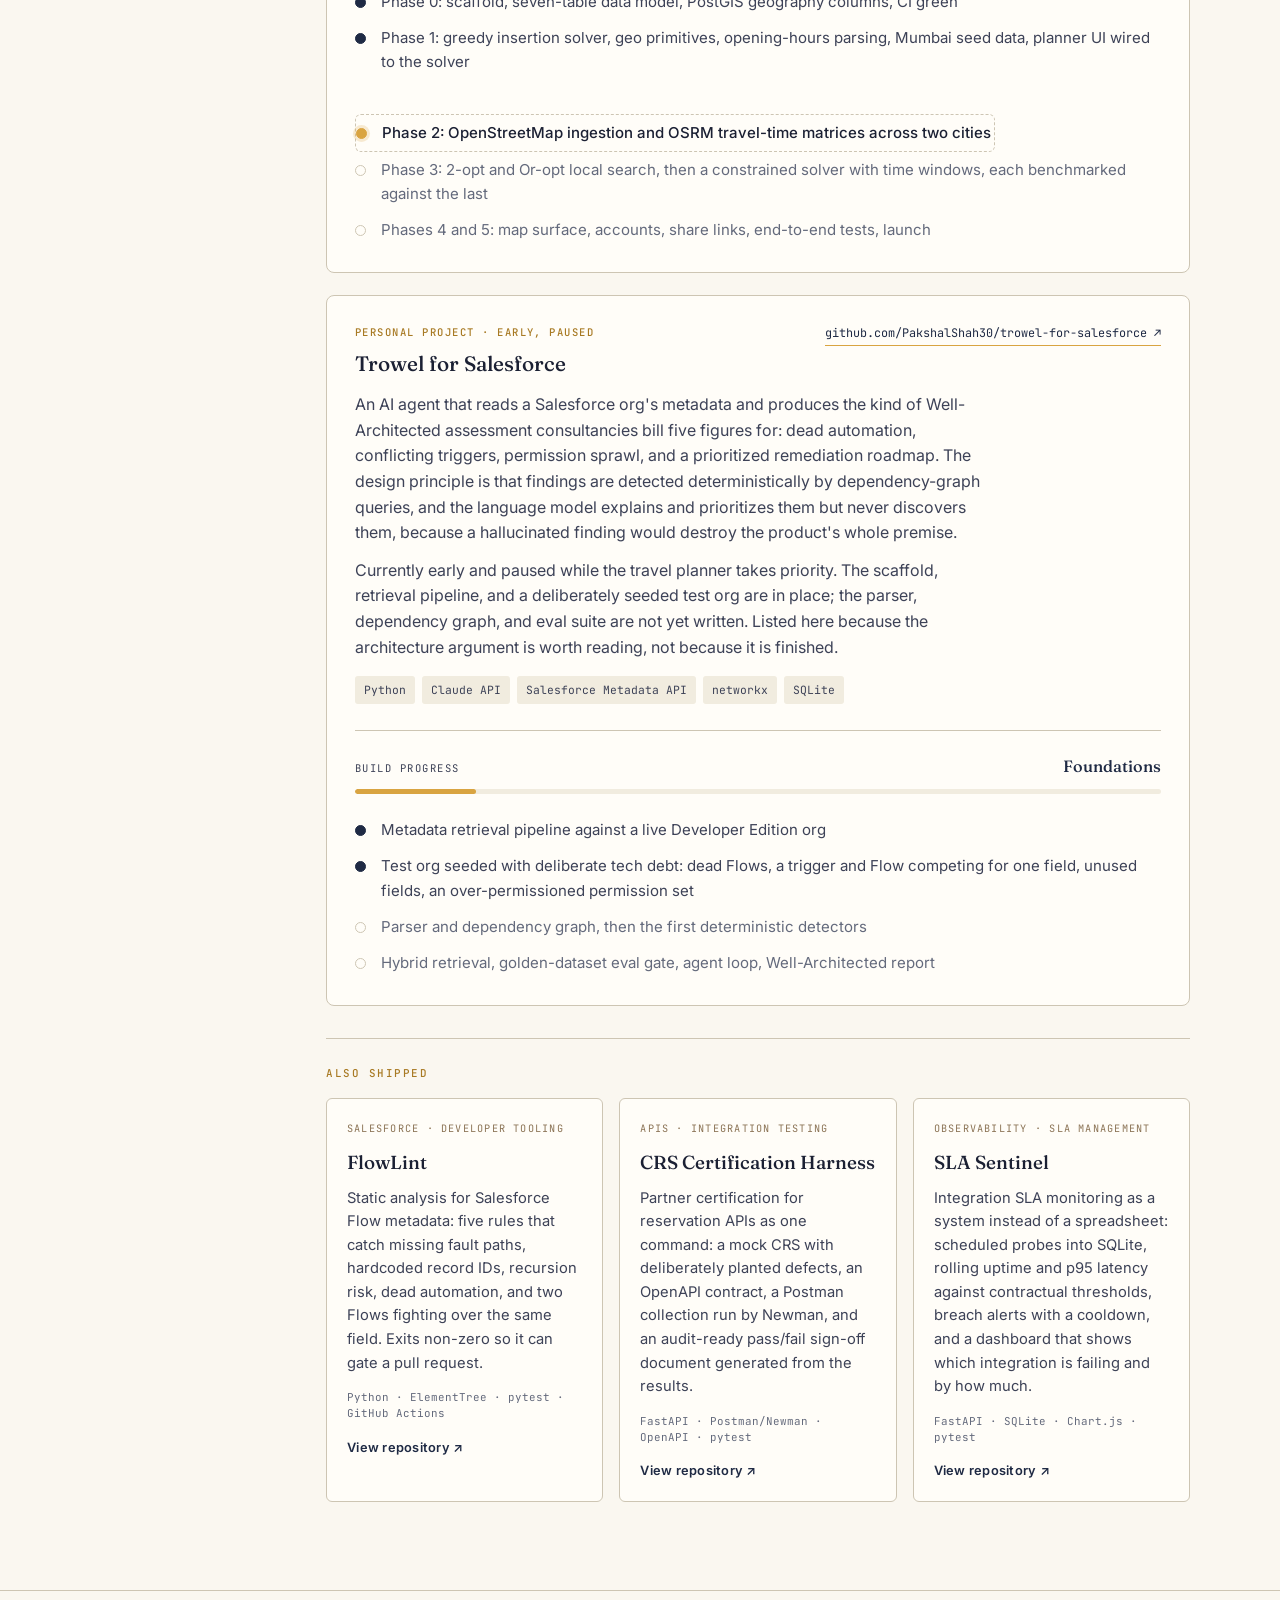
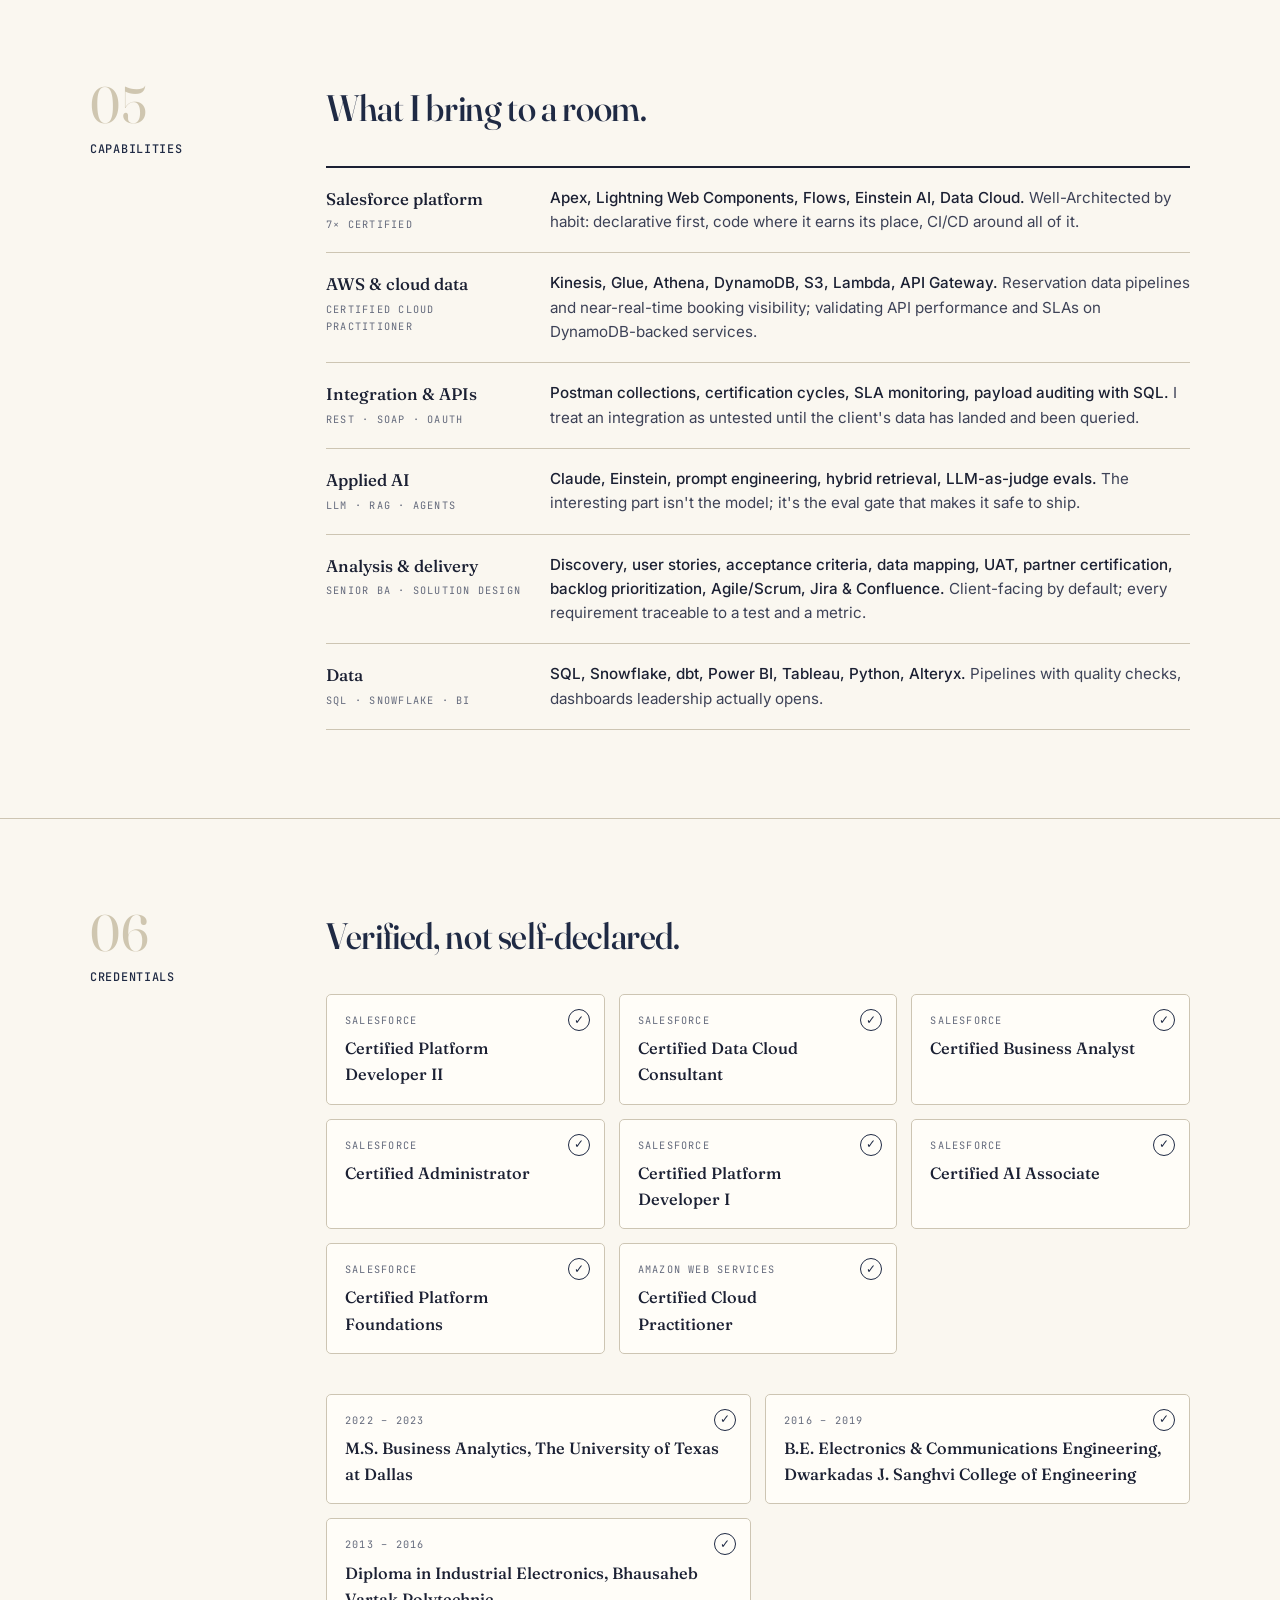
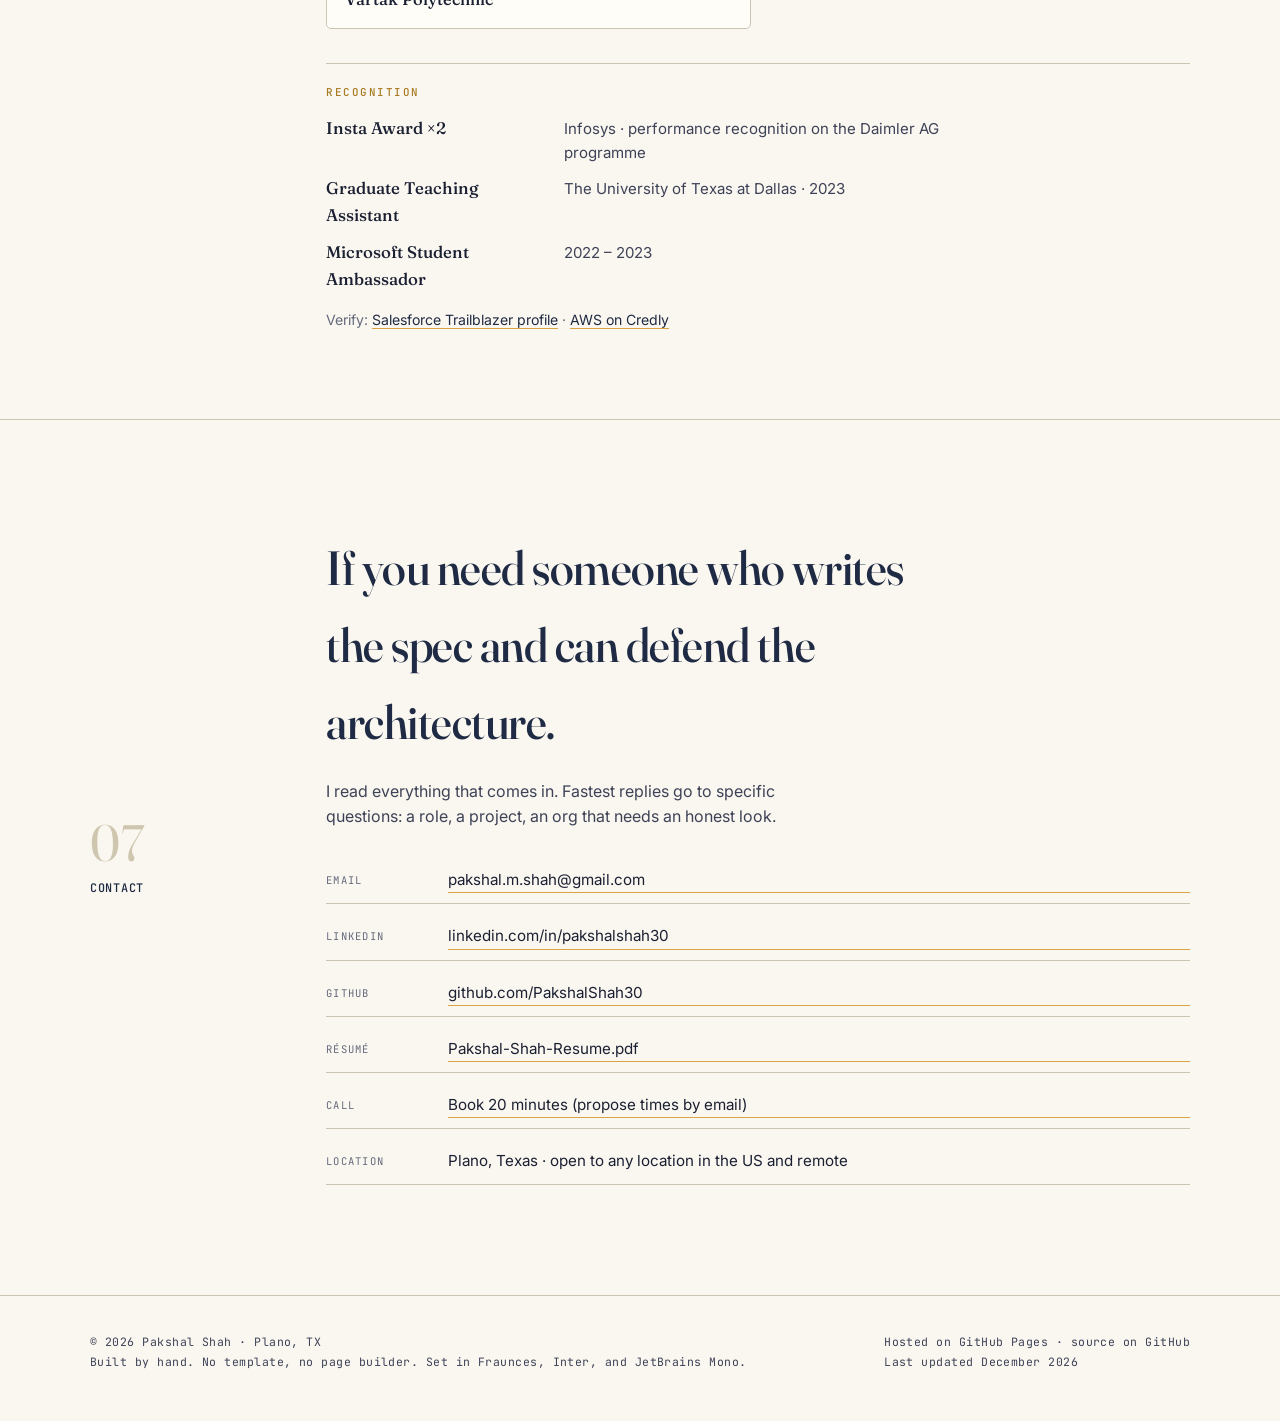
==== commit e239c02b: "Add LinkedIn details: languages, awards, Hudl, 7x certs, DJ Sanghvi" ====
--- a/index.html
+++ b/index.html
@@ -4,7 +4,7 @@
 <meta charset="UTF-8">
 <meta name="viewport" content="width=device-width, initial-scale=1.0">
 <title>Pakshal Shah | Senior Business Analyst · Salesforce · AWS · AI</title>
-<meta name="description" content="Pakshal Shah is a Senior Business Analyst in Plano, TX working at solution-architecture scope: Salesforce platform engineering, AWS and API integration, and applied AI for enterprise SaaS. 6x certified, with 5+ years across hospitality and financial services.">
+<meta name="description" content="Pakshal Shah is a Senior Business Analyst in Plano, TX working at solution-architecture scope: Salesforce platform engineering, AWS and API integration, and applied AI for enterprise SaaS. 7x Salesforce certified plus AWS, with 5+ years across hospitality and financial services.">
 <meta property="og:title" content="Pakshal Shah | Senior Business Analyst">
 <meta property="og:description" content="Salesforce · APIs · Applied AI. Building Trowel for Salesforce and eleven other things.">
 <meta property="og:url" content="https://pakshalshah.com">
@@ -220,6 +220,14 @@
   .case .go{position:absolute;right:18px;bottom:16px;color:var(--brass);font-size:1.05rem}
   @media(max-width:860px){.cases{grid-template-columns:1fr}}
 
+  .awards{margin-top:34px;border-top:1px solid var(--rule);padding-top:20px}
+  .awards h4{font-family:var(--mono);font-size:.68rem;letter-spacing:.14em;text-transform:uppercase;color:#a87a24;font-weight:500;margin-bottom:14px}
+  .awards ul{list-style:none;display:grid;gap:10px;max-width:66ch}
+  .awards li{display:grid;grid-template-columns:220px 1fr;gap:18px;align-items:baseline;font-size:.94rem}
+  .awards li b{font-family:var(--serif);font-weight:500;font-size:1.05rem;color:var(--ink)}
+  .awards li span{color:var(--ink-2)}
+  @media(max-width:700px){.awards li{grid-template-columns:1fr;gap:2px}}
+
   /* Credential verification */
   .verify{margin-top:16px;font-size:.88rem;color:var(--ink-3)}
   .verify a{color:var(--green);text-decoration:none;border-bottom:1px solid var(--brass)}
@@ -267,8 +275,9 @@
       <dl>
         <dt>Role</dt><dd>Senior Business Analyst, HotelKey</dd>
         <dt>Scope</dt><dd>Solution architecture · integrations · AI</dd>
-        <dt>Certified</dt><dd>5× Salesforce · AWS Cloud Practitioner</dd>
+        <dt>Certified</dt><dd>7× Salesforce · AWS Cloud Practitioner</dd>
         <dt>Degree</dt><dd>M.S. Business Analytics, UT Dallas</dd>
+        <dt>Languages</dt><dd>English · Hindi · Gujarati · French</dd>
         <dt>Impact</dt><dd>+20% lead conversion · 30% fewer API tickets</dd>
         <dt>Brands</dt><dd>Hilton · IHG · BWH Hotels · Daimler AG</dd>
         <dt>Now</dt><dd>Building Trowel for Salesforce</dd>
@@ -283,7 +292,7 @@
     <div class="rail"><span class="num">01</span><span class="lbl">About</span></div>
     <div class="prose">
       <h2 class="rv">Analyst by title, architect by scope.</h2>
-      <p class="rv bio">I'm a Senior Business Analyst at HotelKey, where I sit between enterprise hotel brands and the engineers who build for them. I run discovery, write the specs, design the Salesforce and API integrations that follow, and stay on the hook until they're certified and running in production. Five Salesforce certifications, an AWS one, and a habit of writing the SQL that checks whether the system did what we said it would. Before this: financial forecasting at CG Infinity and a Salesforce re-architecture for Daimler AG at Infosys.</p>
+      <p class="rv bio">I'm a Senior Business Analyst at HotelKey, where I sit between enterprise hotel brands and the engineers who build for them. I run discovery, write the specs, design the Salesforce and API integrations that follow, and stay on the hook until they're certified and running in production. Seven Salesforce certifications, an AWS one, and a habit of writing the SQL that checks whether the system did what we said it would. Before this: financial forecasting at CG Infinity and a Salesforce re-architecture for Daimler AG at Infosys.</p>
 
       <div class="how rv">
         <h3>How I work</h3>
@@ -338,8 +347,9 @@
             <li>Engineered optimized <b>Snowflake data pipelines with automated data-quality checks</b>, improving query performance and retrieval speed <b>30%</b> and enabling real-time financial reporting.</li>
             <li>Developed <b>predictive financial risk models</b> using Python regression and scenario analysis, contributing to a <b>10% reduction in risk exposure</b> and supporting evidence-based executive decision-making.</li>
             <li>Gathered requirements from business stakeholders and translated them into <b>data models, KPI definitions, and dashboard specifications</b> reviewed and signed off before build.</li>
+            <li>Built <b>Power Automate</b> workflows for recurring operational tasks, including automated retrieval and storage of <b>200+ documents</b> that had previously been handled by hand.</li>
           </ul>
-          <p class="tools"><span>Tools</span> Python · SQL · Snowflake · Power BI (DAX, Power Query) · Alteryx · Excel · LLM summarization</p>
+          <p class="tools"><span>Tools</span> Python · SQL · Snowflake · Power BI (DAX, Power Query) · Power Automate · Alteryx · Excel · LLM summarization</p>
         </div>
       </div>
 
@@ -347,16 +357,31 @@
         <div class="when"><b>2019 to 2021</b>Sep 2019 – Dec 2021</div>
         <div>
           <h3>Systems Engineer · Salesforce Business Analyst</h3>
-          <div class="co">Infosys Limited · Bangalore, India · client: Daimler AG (Mercedes-Benz)</div>
+          <div class="co">Infosys Limited · Bangalore, India · client: Daimler AG (Mercedes-Benz) · OneCRM for the European market</div>
           <ul>
             <li>Led <b>Salesforce re-architecture for Daimler AG (Mercedes-Benz)</b> using Apex and Lightning Web Components (LWC) across the European automotive retail and wholesale programme, reducing manual data entry <b>20%</b> and improving data accuracy <b>15%</b>.</li>
             <li>Built scalable <b>LWC components and declarative Flows aligned to the Salesforce Well-Architected Framework</b>, eliminating data duplication <b>25%</b> and accelerating cross-team workflows.</li>
+            <li>Collaborated across <b>five cross-functional teams</b> (business, IICS, testing, rollout, support), reviewing and improving <b>80+ CRM-centric software designs</b> and resolving <b>40+ client stories</b> to keep production rollouts above a <b>95% success rate</b>.</li>
+            <li>Developed and deployed <b>10+ workflows, Flows, and process builders</b>, and redesigned the partner community site for <b>200+ distinct audience types</b>.</li>
             <li>Established <b>CI/CD pipelines with GitHub Actions, Bitbucket, and Jenkins</b> including automated test coverage, achieving <b>95% defect-free deployments</b> and reducing post-release issues <b>30%</b>.</li>
             <li>Led <b>full-cycle User Acceptance Testing (UAT), onboarding, and hypercare support</b> across five cross-functional sub-teams, achieving <b>90% CSAT</b> and cutting average issue resolution time <b>40%</b> through a structured knowledge base and triage workflow.</li>
             <li>Supported <b>data migration and sandbox-to-production release management</b>, resolving complex migration requirements between developer, testing, and staging environments.</li>
             <li>Designed real-time <b>Salesforce and Tableau dashboards</b> surfacing KPIs to senior leadership, directly contributing to a <b>23% increase in Sales &amp; Marketing revenue</b>.</li>
           </ul>
           <p class="tools"><span>Tools</span> Salesforce (Apex, LWC, Flows, Process Builder) · GitHub Actions · Bitbucket · Jenkins · Tableau · Jira · Confluence · Agile/Scrum</p>
+        </div>
+      </div>
+
+      <div class="job rv">
+        <div class="when"><b>2019</b>Jun – Aug 2019</div>
+        <div>
+          <h3>Sports Analyst</h3>
+          <div class="co">Hudl · Mumbai, India</div>
+          <ul>
+            <li>Built and maintained performance databases for high-school and youth teams, and produced detailed video breakdowns across basketball, soccer, volleyball, and American football.</li>
+            <li>Ran quality checks on final analysis reports, an early version of the same instinct that later became SQL data audits and written pass/fail certification.</li>
+          </ul>
+          <p class="tools"><span>Tools</span> Video analysis · Database management · QA reporting</p>
         </div>
       </div>
 
@@ -489,7 +514,7 @@
     <div>
       <h2 class="rv">What I bring to a room.</h2>
       <div class="matrix rv">
-        <div class="mrow"><h4>Salesforce platform<small>5× certified</small></h4><p><b>Apex, Lightning Web Components, Flows, Einstein AI, Data Cloud.</b> Well-Architected by habit: declarative first, code where it earns its place, CI/CD around all of it.</p></div>
+        <div class="mrow"><h4>Salesforce platform<small>7× certified</small></h4><p><b>Apex, Lightning Web Components, Flows, Einstein AI, Data Cloud.</b> Well-Architected by habit: declarative first, code where it earns its place, CI/CD around all of it.</p></div>
         <div class="mrow"><h4>AWS &amp; cloud data<small>Certified Cloud Practitioner</small></h4><p><b>Kinesis, Glue, Athena, DynamoDB, S3, Lambda, API Gateway.</b> Reservation data pipelines and near-real-time booking visibility; validating API performance and SLAs on DynamoDB-backed services.</p></div>
         <div class="mrow"><h4>Integration &amp; APIs<small>REST · SOAP · OAuth</small></h4><p><b>Postman collections, certification cycles, SLA monitoring, payload auditing with SQL.</b> I treat an integration as untested until the client's data has landed and been queried.</p></div>
         <div class="mrow"><h4>Applied AI<small>LLM · RAG · agents</small></h4><p><b>Claude, Einstein, prompt engineering, hybrid retrieval, LLM-as-judge evals.</b> The interesting part isn't the model; it's the eval gate that makes it safe to ship.</p></div>
@@ -511,11 +536,22 @@
         <div class="cred"><small>Salesforce</small><b>Certified Business Analyst</b></div>
         <div class="cred"><small>Salesforce</small><b>Certified Administrator</b></div>
         <div class="cred"><small>Salesforce</small><b>Certified Platform Developer I</b></div>
+        <div class="cred"><small>Salesforce</small><b>Certified AI Associate</b></div>
+        <div class="cred"><small>Salesforce</small><b>Certified Platform Foundations</b></div>
         <div class="cred"><small>Amazon Web Services</small><b>Certified Cloud Practitioner</b></div>
       </div>
       <div class="edu rv">
         <div class="cred" style="padding-right:18px"><small>2022 – 2023</small><b style="padding-right:0">M.S. Business Analytics, The University of Texas at Dallas</b></div>
-        <div class="cred"><small>2016 – 2019</small><b style="padding-right:0">B.E. Electronics Engineering, University of Mumbai</b></div>
+        <div class="cred"><small>2016 – 2019</small><b style="padding-right:0">B.E. Electronics &amp; Communications Engineering, Dwarkadas J. Sanghvi College of Engineering</b></div>
+        <div class="cred"><small>2013 – 2016</small><b style="padding-right:0">Diploma in Industrial Electronics, Bhausaheb Vartak Polytechnic</b></div>
+      </div>
+      <div class="awards rv">
+        <h4>Recognition</h4>
+        <ul>
+          <li><b>Insta Award ×2</b><span>Infosys · performance recognition on the Daimler AG programme</span></li>
+          <li><b>Graduate Teaching Assistant</b><span>The University of Texas at Dallas · 2023</span></li>
+          <li><b>Microsoft Student Ambassador</b><span>2022 – 2023</span></li>
+        </ul>
       </div>
       <p class="verify rv">Verify: <a href="https://www.salesforce.com/trailblazer/pakshshah3" target="_blank" rel="noopener">Salesforce Trailblazer profile</a> · <a href="https://www.credly.com/users/pakshal-shah.65a5b92e" target="_blank" rel="noopener">AWS on Credly</a></p>
     </div>
